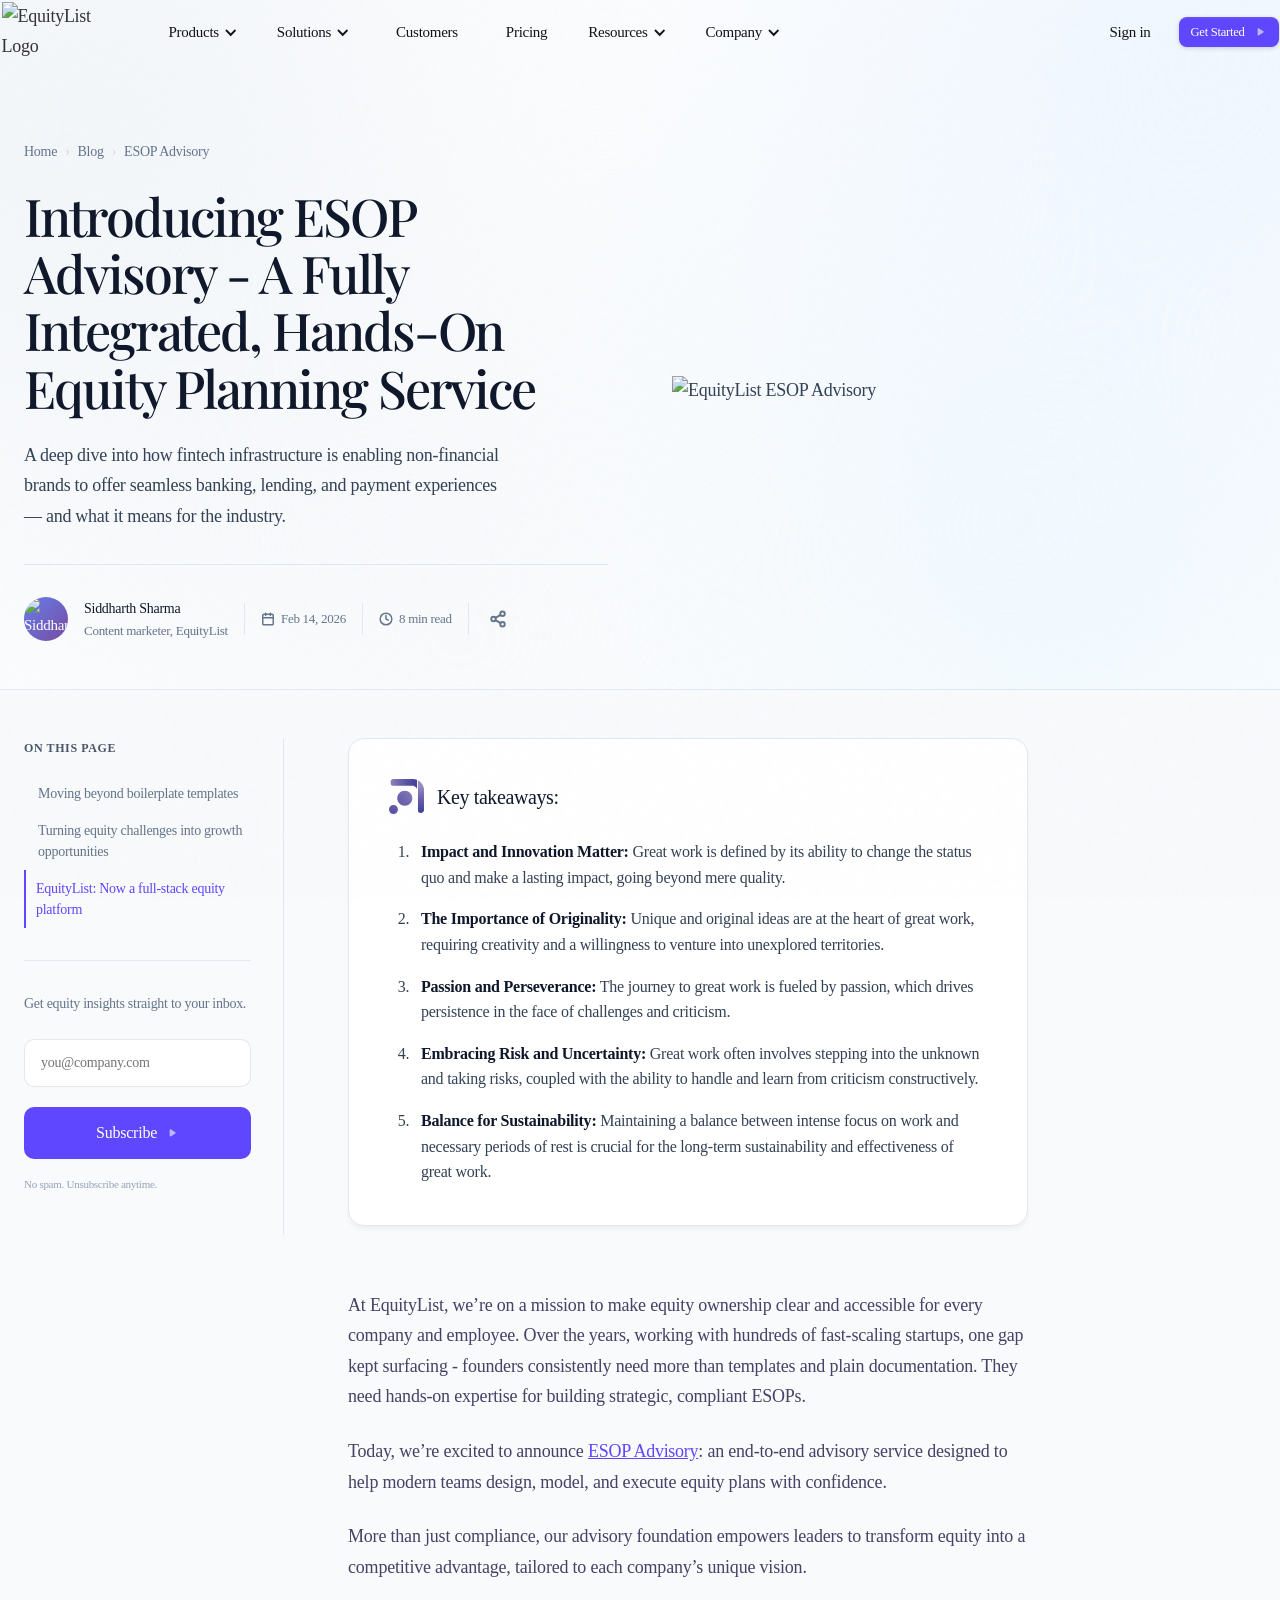
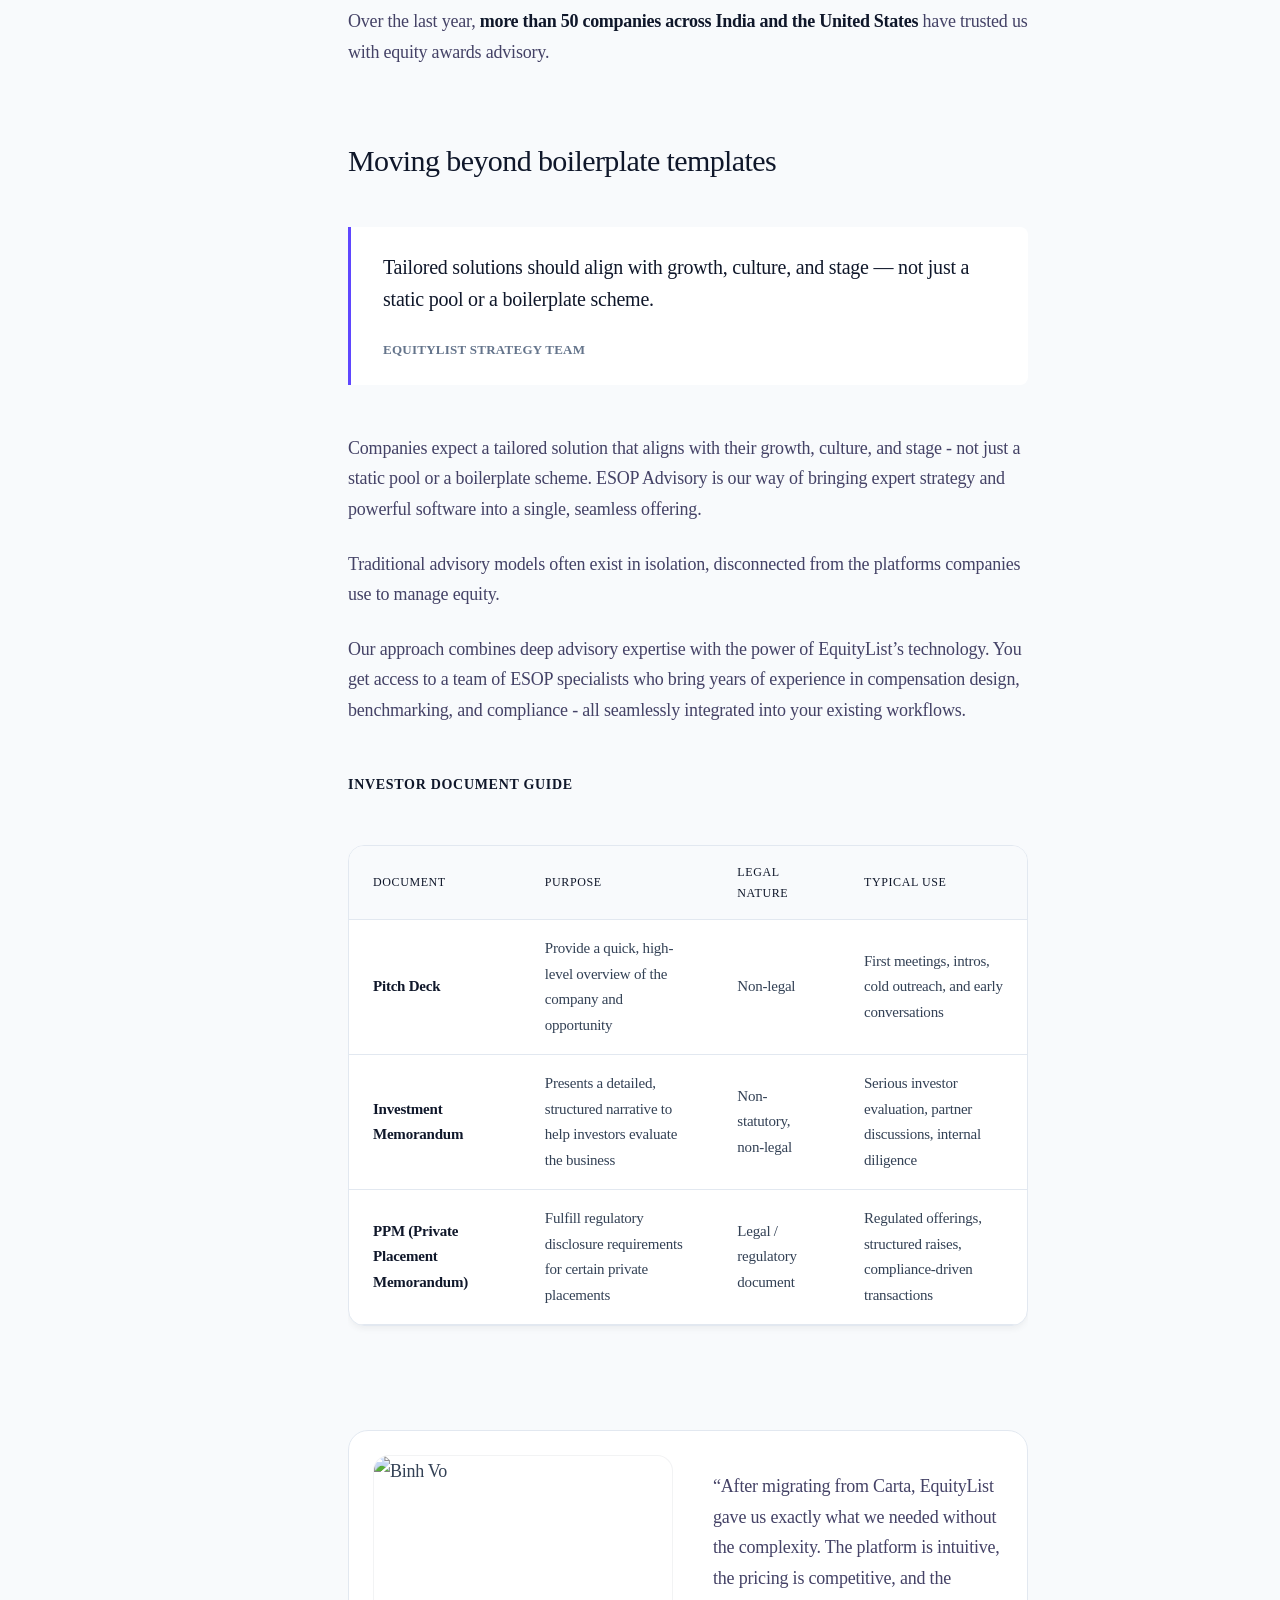
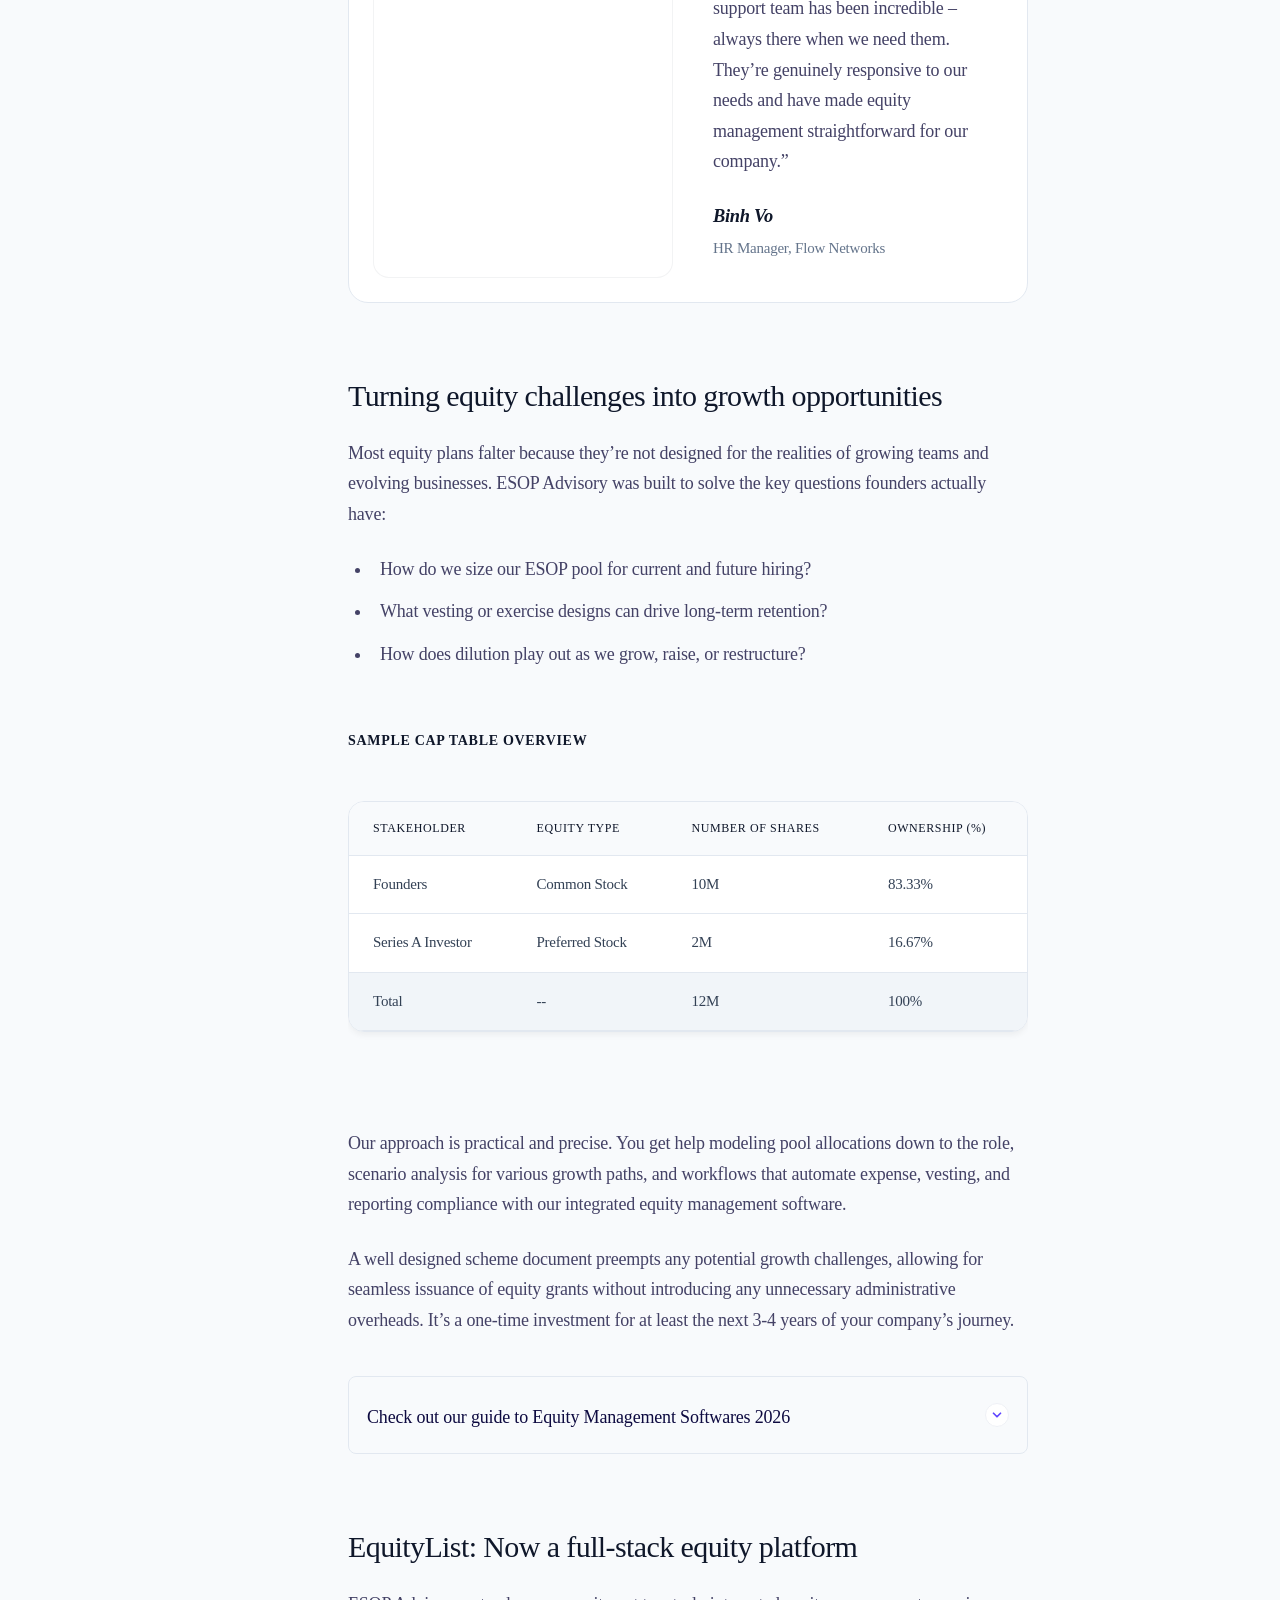
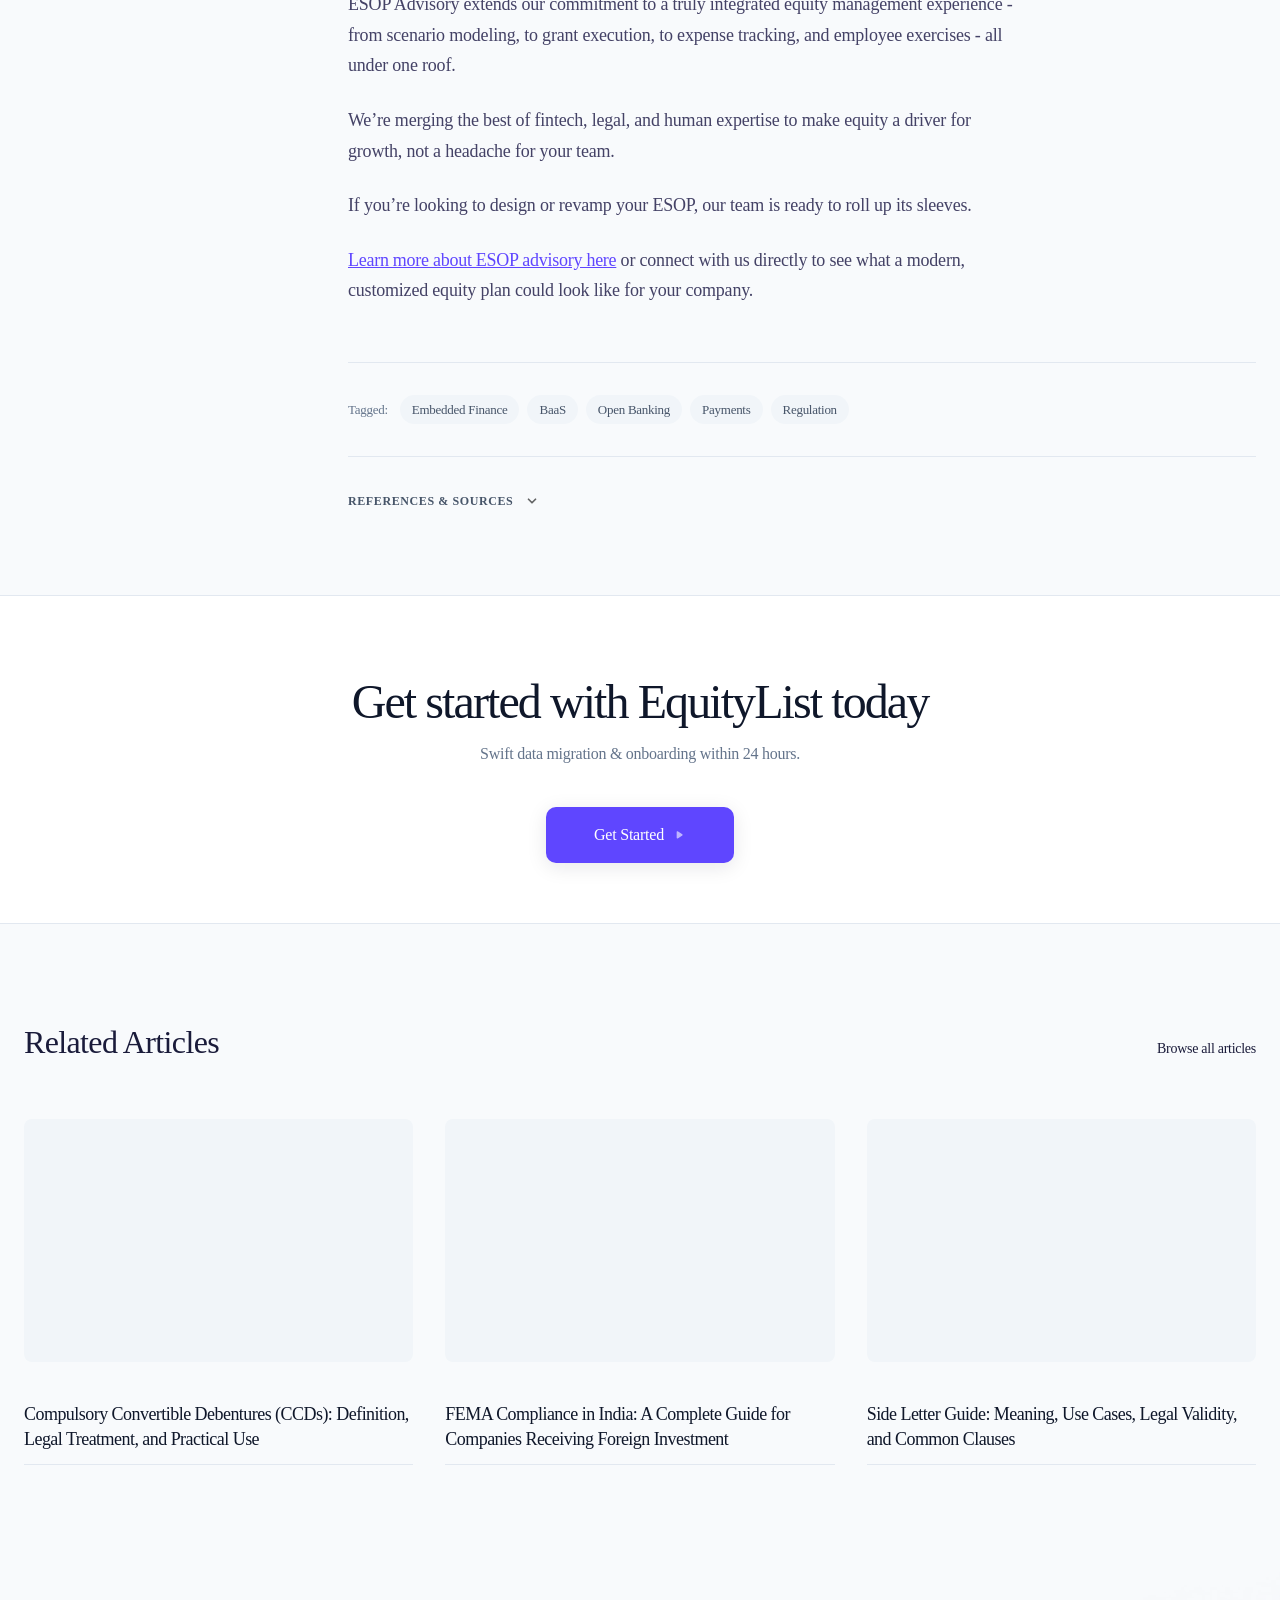
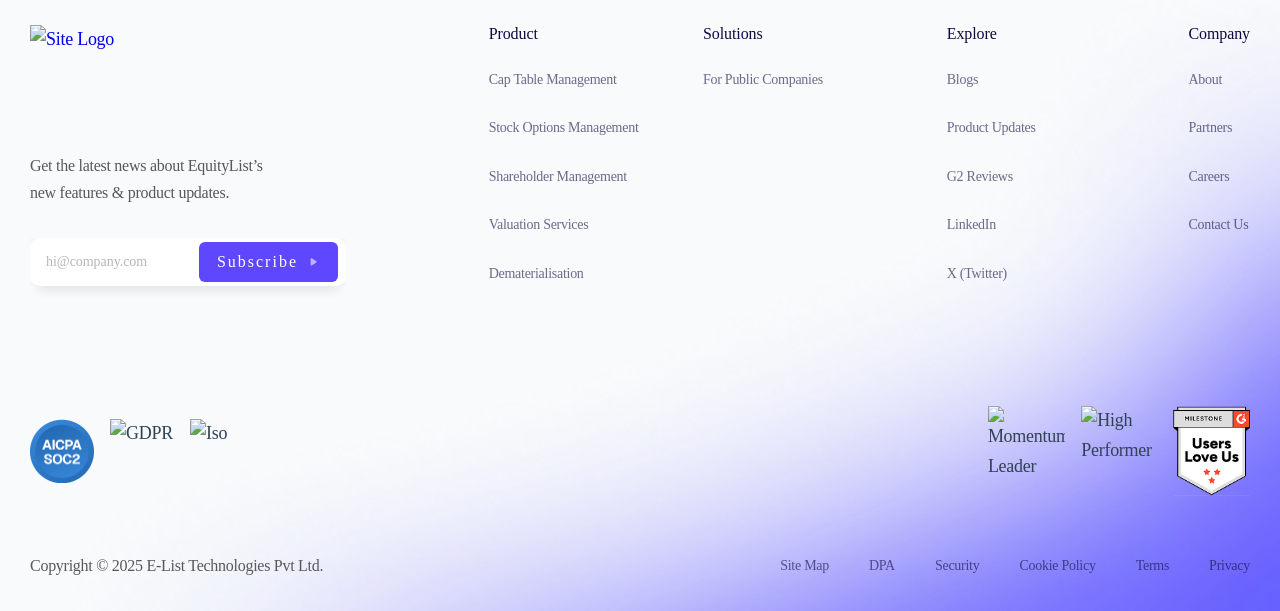
==== index.html @ 75e9d810 "Update index.html" ====
<!doctype html>
<html lang="en">
  <head>
    <meta charset="UTF-8" />
    <meta name="viewport" content="width=device-width, initial-scale=1.0" />
    <title>The Future of Embedded Finance — Meridian Insights</title>
    <link rel="preconnect" href="https://fonts.googleapis.com" />
    <link rel="preconnect" href="https://fonts.gstatic.com" crossorigin />
    <link
      href="https://fonts.googleapis.com/css2?family=Playfair+Display:ital,wght@0,400..900;1,400..900&display=swap"
      rel="stylesheet"
    />
    <link rel="stylesheet" href="css/normalize.css" />
    <link rel="stylesheet" href="css/webflow.css" />
    <link
      rel="stylesheet"
      href="css/vigneshs-fabulous-site-e7767e.webflow.css"
    />
    <style>
      @import url("https://cdn.jsdelivr.net/npm/@fontsource/zalando-sans/index.css");
    </style>
    <style>
      :root {
        --color-primary: #0f172a;
        --color-secondary: #1e293b;
        --color-body: #334155;
        --color-muted: #475569;
        --color-subtle: #64748b;
        --color-lighter: #94a3b8;
        --color-border: #e2e8f0;
        --color-bg-light: #f1f5f9;
        --color-bg-lighter: #ffffff;
        --color-surface: #ffffff;
        --color-accent: #5f46ff;
        --color-accent-hover: #1d4ed8;
        --font-sans: "Zalando Sans";
        --font-heading: "Playfair Display";
        --font-mono: "Zalando Sans";

        /* Fluid Typography & Spacing Scale (8px Grid) */
        --font-size-base: clamp(16px, 1vw + 12px, 18px);
        --font-size-lg: clamp(18px, 1.25vw + 14px, 22px);
        --font-size-h1: clamp(34px, 5vw + 16px, 52px);
        --font-size-h2: clamp(28px, 3vw + 14px, 42px);
        --font-size-h3: clamp(22px, 2vw + 12px, 28px);

        --space-1: 8px;
        --space-2: 16px;
        --space-3: 24px;
        --space-4: 32px;
        --space-6: 48px;
        --space-10: 80px;

        --toc-width: 260px;
        --container-max: 1280px;
        --col-gap: 64px;
        --radius-sm: 10px;
        --radius-md: 16px;
        --radius-lg: 32px;
        --shadow-subtle: 0 4px 20px -5px rgba(15, 23, 42, 0.05);
        --shadow-elite: 0 30px 60px -12px rgba(15, 23, 42, 0.12);
        --transition: 0s;
        --glass-bg: #fff;
        --glass-border: #e2e8f0;

        --syntax-bg: #0f172a;
        --syntax-text: #e2e8f0;
        --syntax-keyword: #7dd3fc;
        --syntax-string: #6ee7b7;
        --syntax-comment: #64748b;
        --syntax-fn: #fbbf24;
      }

      .animate-reveal {
        opacity: 1;
      }
      *,
      *::before,
      *::after {
        box-sizing: border-box;
        margin: 0;
        padding: 0;
      }
      html {
        scroll-behavior: smooth;
      }
      body {
        font-family: var(--font-sans);
        font-size: var(--font-size-base);
        line-height: 1.65;
        letter-spacing: -0.011em;
        background: #f8fafc;
        color: var(--color-body);
        font-weight: 400;
        -webkit-font-smoothing: antialiased;
      }

      /* Universal font reset - strictly two fonts */
      *,
      *::before,
      *::after {
        font-family: inherit;
      }

      body,
      .w-page,
      .meridian-rich-text,
      .rich-text,
      .w-richtext,
      .w-richtext *,
      input,
      button,
      textarea,
      select,
      code,
      pre {
        font-family: var(--font-sans) !important;
        letter-spacing: -0.015em;
        font-weight: 400;
      }

      h1, h1 * {
        font-family: var(--font-heading) !important;
        letter-spacing: -0.03em;
        font-weight: 500 !important;
        line-height: 1.15;
      }

      h2, h3, h4, h5, h6,
      h2 *, h3 *, h4 *, h5 *, h6 * {
        font-family: var(--font-sans) !important;
        letter-spacing: -0.03em;
        font-weight: 500 !important;
        line-height: 1.15;
      }
      body::after {
        content: "";
        position: fixed;
        inset: 0;
        background: url("data:image/svg+xml,%3Csvg viewBox='0 0 200 200' xmlns='http://www.w3.org/2000/svg'%3E%3Cfilter id='noise'%3E%3CfeTurbulence type='fractalNoise' baseFrequency='0.65' numOctaves='3' stitchTiles='stitch'/%3E%3C/filter%3E%3Crect width='100%25' height='100%25' filter='url(%23noise)'/%3E%3C/svg%3E");
        opacity: 0.02;
        pointer-events: none;
        z-index: 9999;
      }

      #progress-bar {
        position: fixed;
        top: 60px;
        left: 0;
        height: 3px;
        width: 0%;
        background: linear-gradient(to right, var(--color-accent), #60a5fa);
        z-index: 9999;
        transition: width 0.2s cubic-bezier(0.16, 1, 0.3, 1);
        box-shadow: 0 0 10px rgba(37, 99, 235, 0.3);
        pointer-events: none;
      }

      /* Nav Glassmorphism */
      .site-nav {
        position: fixed;
        top: 0;
        left: 0;
        right: 0;
        z-index: 1000;
        background: transparent;
        border: none;
        transition: var(--transition);
        padding: 0;
      }
      .site-nav.scrolled {
        background: var(--glass-bg);
        backdrop-filter: blur(20px) saturate(180%);
        -webkit-backdrop-filter: blur(20px) saturate(180%);
        border-bottom: 1px solid var(--glass-border);
        box-shadow: var(--shadow-subtle);
        padding: 0;
      }
      .nav-inner {
        max-width: var(--container-max);
        margin: 0 auto;
        padding: 0 24px;
        height: 60px;
        display: flex;
        align-items: center;
        justify-content: space-between;
      }
      .nav-logo {
        font-size: 18px;
        font-weight: 500;
        color: var(--color-primary);
        text-decoration: none;
        letter-spacing: -0.03em;
        display: flex;
        align-items: center;
        gap: 8px;
      }
      .nav-logo-mark {
        width: 28px;
        height: 28px;
        background: var(--color-accent);
        border-radius: 6px;
        display: flex;
        align-items: center;
        justify-content: center;
        color: white;
        font-size: 14px;
        font-weight: 500;
      }
      .nav-links {
        display: flex;
        align-items: center;
        gap: 32px;
        list-style: none;
      }
      .nav-links a {
        font-size: 14px;
        color: var(--color-muted);
        text-decoration: none;
        font-weight: 500;
        transition: var(--transition);
      }
      .nav-links a:hover {
        color: var(--color-primary);
      }
      .nav-cta {
        padding: 8px 18px !important;
        background: var(--color-primary);
        color: white !important;
        border-radius: var(--radius-sm);
        font-weight: 500 !important;
      }
      .nav-cta:hover {
        background: var(--color-secondary) !important;
        color: white !important;
      }

      /* Premium Mesh Hero */
      .hero {
        padding: 140px 0 48px;
        background: white;
        position: relative;
        /* Removed overflow: hidden to allow dropdowns */
        border-bottom: 1px solid var(--color-border);
      }
      .hero-bg {
        position: absolute;
        inset: 0;
        overflow: hidden;
        z-index: 0;
        pointer-events: none;
      }
      .hero-bg::before {
        content: "";
        position: absolute;
        width: 150%;
        height: 150%;
        top: -25%;
        left: -25%;
        background: 
          radial-gradient(circle at 20% 30%, #f1f5f9 0%, transparent 40%),
          radial-gradient(circle at 80% 20%, #eff6ff 0%, transparent 40%),
          radial-gradient(circle at 40% 80%, #f8fafc 0%, transparent 40%),
          radial-gradient(circle at 70% 70%, #f0f9ff 0%, transparent 40%);
        filter: blur(80px);
        animation: meshFloat 25s ease-in-out infinite alternate;
      }
      @keyframes meshFloat {
        0% { transform: translate(0, 0) rotate(0deg); }
        50% { transform: translate(5%, 2%) rotate(2deg); }
        100% { transform: translate(-2%, 5%) rotate(-1deg); }
      }
      .hero > .container {
        position: relative;
        z-index: 1;
      }
      .container {
        max-width: var(--container-max);
        margin: 0 auto;
        padding: 0 24px;
      }
      .hero-inner {
        display: grid;
        grid-template-columns: 1fr 1fr;
        gap: 64px;
        align-items: center;
      }
      .breadcrumb {
        display: flex;
        align-items: center;
        gap: 8px;
        font-size: 14px;
        color: var(--color-subtle);
        margin-bottom: 24px;
      }
      .breadcrumb a {
        color: var(--color-subtle);
        text-decoration: none;
        transition: var(--transition);
      }
      .breadcrumb a:hover {
        color: var(--color-primary);
      }
      .category-tag {
        display: inline-flex;
        padding: 4px 12px;
        background: #eff6ff;
        color: var(--color-accent);
        border-radius: 100px;
        font-size: 12px;
        font-weight: 500;
        letter-spacing: 0.02em;
        margin-bottom: 16px;
      }
      .hero h1 {
        font-size: var(--font-size-h1);
        font-weight: 500;
        line-height: 1.1;
        letter-spacing: -0.04em;
        color: var(--color-primary);
        margin-bottom: var(--space-3);
      }
      .featured-badge {
        display: inline-flex;
        align-items: center;
        gap: 6px;
        padding: 6px 14px;
        background: white;
        border: 1px solid var(--color-border);
        border-radius: 100px;
        font-size: 12px;
        font-weight: 500;
        color: var(--color-accent);
        margin-bottom: 20px;
        box-shadow: 0 2px 4px rgba(0, 0, 0, 0.02);
      }
      .hero-desc {
        font-size: 18px;
        line-height: 1.7;
        color: var(--color-body);
        max-width: 480px;
        margin-bottom: 32px;
      }
      .author-meta {
        display: flex;
        align-items: center;
        gap: 16px;
        border-top: 1px solid var(--color-border);
        padding-top: 32px;
      }
      .author-avatar {
        width: 44px;
        height: 44px;
        border-radius: 50%;
        background: linear-gradient(135deg, #667eea, #764ba2);
        display: flex;
        align-items: center;
        justify-content: center;
        color: white;
        font-weight: 500;
        font-size: 15px;
        flex-shrink: 0;
        overflow: hidden;
      }
      .author-avatar img {
        width: 100%;
        height: 100%;
        object-fit: cover;
      }
      .author-name {
        font-size: 14px;
        font-weight: 500;
        color: var(--color-primary);
      }
      .author-role {
        font-size: 13px;
        color: var(--color-subtle);
      }
      .meta-divider {
        width: 1px;
        height: 32px;
        background: var(--color-border);
        flex-shrink: 0;
      }
      .meta-item {
        display: flex;
        align-items: center;
        gap: 6px;
        font-size: 13px;
        color: var(--color-subtle);
        white-space: nowrap;
      }
      .author-share {
        position: relative;
        display: inline-block;
      }
      .author-share-trigger {
        background: none;
        border: none;
        color: #64748b;
        cursor: pointer;
        padding: 4px;
        display: flex;
        align-items: center;
        justify-content: center;
        transition: all 0.2s ease;
        border-radius: 4px;
      }
      .author-share-trigger:hover {
        color: #0f172a;
        background: rgba(0,0,0,0.05);
      }
      .author-share-trigger svg {
        width: 18px;
        height: 18px;
      }
      .author-share-menu {
        position: absolute;
        top: calc(100% + 12px);
        left: 50%;
        transform: translateX(-50%) translateY(10px);
        background: white;
        border-radius: 12px;
        box-shadow: 0 10px 25px -5px rgba(0,0,0,0.1), 0 8px 10px -6px rgba(0,0,0,0.1);
        padding: 6px;
        display: flex;
        flex-direction: row;
        gap: 4px;
        z-index: 1000;
        opacity: 0;
        visibility: hidden;
        transition: all 0.3s cubic-bezier(0.16, 1, 0.3, 1);
        border: 1px solid rgba(0,0,0,0.05);
      }
      .author-share-menu.show {
        opacity: 1;
        visibility: visible;
        transform: translateX(-50%) translateY(0);
      }
      .author-dropdown-item {
        display: flex;
        align-items: center;
        justify-content: center;
        width: 36px;
        height: 36px;
        color: #64748b;
        text-decoration: none;
        border-radius: 8px;
        transition: all 0.2s ease;
      }
      .author-dropdown-item svg {
        width: 18px;
        height: 18px;
        stroke-width: 2.2;
      }
      .author-dropdown-item:hover {
        background: #f1f5f9;
        color: var(--color-primary);
        transform: translateY(-1px);
      }
      #reading-time-meta {
        transition: opacity 0.3s ease;
      }

      /* Hero visual */
      .hero-image {
        overflow: hidden;
        position: relative;
      }
      .hero-image img {
        width: 100%;
        height: auto;
        display: block;
      }
      .hero-image-inner {
        position: absolute;
        inset: 0;
        z-index: 2;
      }
      .hero-chart {
        width: 100%;
        display: flex;
        align-items: flex-end;
        gap: 8px;
        height: 110px;
      }
      .hero-bar {
        flex: 1;
        border-radius: 4px 4px 0 0;
        opacity: 0.75;
        animation: barGrow 1s ease forwards;
        transform-origin: bottom;
      }
      @keyframes barGrow {
        from {
          transform: scaleY(0);
        }
        to {
          transform: scaleY(1);
        }
      }
      .hero-chart-label {
        color: rgba(255, 255, 255, 0.45);
        font-size: 11px;
        letter-spacing: 0.05em;
        text-transform: uppercase;
        text-align: center;
      }
      .hero-stat {
        color: white;
        font-size: 13px;
        text-align: center;
        background: rgba(255, 255, 255, 0.1);
        padding: 8px 16px;
        border-radius: 8px;
      }
      .hero-stat strong {
        display: block;
        font-size: 24px;
        font-weight: 500;
        letter-spacing: -0.02em;
      }

      /* 2-Column Layout */
      .article-layout {
        max-width: var(--container-max);
        margin: 0 auto;
        padding: var(--space-6) var(--space-3);
        display: grid;
        grid-template-columns: var(--toc-width) 1fr;
        gap: var(--col-gap);
        align-items: start;
      }

      /* Sidebar sticky wrapper */
      .sidebar {
        position: -webkit-sticky;
        position: sticky;
        top: 90px;
        align-self: start;
        border-right: 1px solid var(--color-border);
        padding-right: 32px;
        /* Stabilize rendering */
        transform: translateZ(0);
        backface-visibility: hidden;
      }
      .sidebar::-webkit-scrollbar {
        display: none;
      }

      /* TOC */
      .toc {
        position: static;
        border-right: none;
        padding-right: 0;
        max-height: none;
        overflow: visible;
      }
      .toc-label {
        font-size: 12px;
        text-transform: uppercase;
        letter-spacing: 0.05em;
        color: var(--color-muted);
        margin-bottom: 16px;
        font-weight: 700;
      }
      .share-section {
        margin-top: 32px;
        border-top: 1px solid var(--color-border);
        padding-top: 32px;
      }
      .share-icons {
        display: flex;
        gap: 16px;
        margin-top: 12px;
      }
      .share-icon-link {
        color: var(--color-muted);
        transition: all 0.3s ease;
        display: flex;
        align-items: center;
        justify-content: center;
      }
      .share-icon-link:hover {
        color: var(--color-primary);
        transform: translateY(-2px);
      }
      .share-icon-link svg {
        width: 22px;
        height: 22px;
        fill: currentColor;
      }
      .toc-list {
        list-style: none;
        padding-left: 0px;
        margin-top: 0px;
        margin-bottom: 32px;
      }
      .toc-link {
        display: block;
        font-size: 14px;
        line-height: 1.5;
        color: var(--color-primary);
        text-decoration: none;
        padding: 8px 0 8px 12px;
        border-left: 2px solid transparent;
        font-weight: 500;
        transition: var(--transition);
      }
      .toc-link:hover {
        color: var(--color-body);
      }
      .toc-link.active {
        color: var(--color-accent) !important;
        border-left-color: var(--color-accent);
      }

      /* Rich text */
      .article-content {
        min-width: 0;
        /* Isolate reflows inside the article area */
        contain: layout;
      }
      .rich-text {
        font-size: 18px;
        line-height: 1.7;
        color: var(--color-body);
        max-width: 680px;
        margin-left: 0;
      }
      .rich-text .lead {
        font-size: var(--font-size-lg);
        line-height: 1.5;
        color: var(--color-primary);
        margin-bottom: var(--space-6);
        font-weight: 500;
        position: relative;
      }
      .rich-text .lead::first-letter {
        float: left;
        font-size: 4.2em;
        line-height: 0.8;
        padding-top: 4px;
        padding-right: 12px;
        font-weight: 500;
        color: var(--color-accent);
        font-family: var(--font-sans);
      }
      .rich-text p {
        margin-bottom: var(--space-3);
      }
      .rich-text h2 {
        font-size: 30px;
        font-weight: 500;
        line-height: 1.2;
        letter-spacing: -0.02em;
        color: var(--color-primary);
        margin-top: 2.5em;
        margin-bottom: 0.8em;
        scroll-margin-top: 100px;
      }
      .rich-text h3 {
        font-size: 22px;
        font-weight: 500;
        line-height: 1.3;
        letter-spacing: -0.01em;
        color: var(--color-primary);
        margin-top: 1.8em;
        margin-bottom: 0.6em;
      }
      .rich-text strong, 
      .w-richtext strong {
        font-weight: 600 !important;
        color: var(--color-primary);
      }
      .rich-text em {
        font-style: italic;
      }
      .rich-text a {
        color: var(--color-accent);
        text-decoration: none;
        background-image: linear-gradient(
          var(--color-accent),
          var(--color-accent)
        );
        background-repeat: no-repeat;
        background-size: 0% 2px;
        background-position: 0% 100%;
        transition: background-size 0.3s cubic-bezier(0.4, 0, 0.2, 1);
        font-weight: 500;
      }
      .rich-text a:hover {
        background-size: 100% 2px;
        opacity: 1;
      }
      .rich-text ul,
      .rich-text ol,
      .w-richtext ul,
      .w-richtext ol {
        padding-left: 1.5rem !important;
        margin-bottom: 1.5rem;
        list-style-position: outside !important;
      }
      .rich-text li,
      .w-richtext li {
        margin-bottom: 0.75rem;
        padding-left: 0.5rem;
      }
      .rich-text blockquote,
      .w-richtext blockquote {
        border-left: 3px solid var(--color-accent);
        padding: 1.5rem 2rem;
        margin: 3rem 0;
        background: #fff;
        border-radius: 0 8px 8px 0;
        position: relative;
      }
      .rich-text blockquote p,
      .w-richtext blockquote p {
        font-family: var(--font-sans) !important;
        font-size: 1.25rem;
        line-height: 1.6;
        font-weight: 500;
        color: var(--color-primary);
        font-style: normal;
        margin-bottom: 0;
      }
      .rich-text blockquote cite,
      .w-richtext blockquote cite {
        display: block;
        margin-top: 1rem;
        font-family: var(--font-sans);
        font-size: 13px;
        font-style: normal;
        font-weight: 600;
        color: var(--color-subtle);
        letter-spacing: 0.02em;
        text-transform: uppercase;
      }
      .rich-text code {
        font-size: 0.85em;
        background: var(--color-bg-light);
        color: var(--color-accent);
        padding: 0.2em 0.4em;
        border-radius: 6px;
        font-weight: 500;
      }
      .rich-text pre {
        background: var(--syntax-bg);
        color: var(--syntax-text);
        padding: 24px;
        border-radius: var(--radius-md);
        overflow-x: auto;
        margin: 2.5em 0;
        position: relative;
        box-shadow: 0 10px 30px -10px rgba(0, 0, 0, 0.3);
        border: 1px solid rgba(255, 255, 255, 0.05);
      }
      .rich-text pre code {
        background: none;
        color: inherit;
        padding: 0;
        font-size: 14px;
        line-height: 1.6;
      }
      /* Syntax highlighting */
      .token.keyword {
        color: var(--syntax-keyword);
      }
      .token.string {
        color: var(--syntax-string);
      }
      .token.comment {
        color: var(--syntax-comment);
      }
      .token.function {
        color: var(--syntax-fn);
      }
      .token.operator {
        color: #f472b6;
      }
      .token.boolean {
        color: #fb923c;
      }
      .copy-btn {
        position: absolute;
        top: 12px;
        right: 12px;
        padding: 4px 10px;
        background: rgba(255, 255, 255, 0.1);
        color: rgba(255, 255, 255, 0.7);
        border: none;
        border-radius: 4px;
        font-size: 12px;
        cursor: pointer;
        opacity: 0;
        transition: var(--transition);
      }
      .rich-text pre:hover .copy-btn {
        opacity: 1;
      }
      .table-container {
        width: 100%;
        overflow-x: auto;
        margin: var(--space-6) 0;
        -webkit-overflow-scrolling: touch;
      }
      .rich-text table,
      .w-richtext table {
        width: 100%;
        border-collapse: separate;
        border-spacing: 0;
        margin: var(--space-6) 0;
        font-size: 15px;
        background: white;
        border-radius: var(--radius-md);
        overflow: hidden;
        border: 1px solid var(--color-border);
        box-shadow: 0 4px 6px -1px rgba(0, 0, 0, 0.05);
      }
      .rich-text th,
      .w-richtext th {
        background: #f8fafc;
        text-align: left;
        padding: var(--space-2) var(--space-3);
        font-weight: 500;
        color: var(--color-primary);
        border-bottom: 1px solid var(--color-border);
        font-size: 12px;
        text-transform: uppercase;
        letter-spacing: 0.05em;
      }
      .rich-text td,
      .w-richtext td {
        padding: var(--space-2) var(--space-3);
        border-bottom: 1px solid var(--color-border);
        color: var(--color-body);
      }

      .rt-cta-benefit-item {
        display: flex;
        align-items: center;
        gap: 8px;
        font-size: 14px;
        color: var(--color-muted);
        font-weight: 500;
      }

      /* Refined Card-Style CTA (Reference Match) */
      .rt-cta-box {
        background: transparent;
        border: 1px solid var(--color-border);
        border-radius: 8px;
        padding: 14px 18px;
        margin: 2.5rem 0;
        font-family: var(--font-sans) !important;
      }
      .rt-cta-header {
        display: flex;
        align-items: center;
        justify-content: space-between;
        cursor: pointer;
        user-select: none;
      }
      .rt-cta-title h4{
        font-size: 18px !important;
      }
      .rt-cta-title {
        font-size: 18px !important;
        font-weight: 500;
        color: #0d0a40;
        margin: 0;
        letter-spacing: -0.01em;
      }
      .rt-cta-trigger {
        width: 24px;
        height: 24px;
        border-radius: 50%;
        border: 1px solid #eef0f5;
        background: #ffffff;
        display: flex;
        align-items: center;
        justify-content: center;
        color: #5f46ff;
        transition: all 0.2s ease;
      }
      .rt-cta-box.is-open .rt-cta-trigger {
        background: #5f46ff;
        color: #ffffff;
        border-color: #5f46ff;
      }
      .rt-cta-trigger svg {
        transition: transform 0.2s ease;
      }
      .rt-cta-box.is-open .rt-cta-trigger svg {
        transform: rotate(180deg);
      }
      .rt-cta-content {
        height: 0;
        overflow: hidden;
        opacity: 0;
        transition: 0s;
      }
      .rt-cta-box.is-open .rt-cta-content {
        height: auto;
        opacity: 1;
        margin-top: 16px;
        padding-top: 16px;
        border-top: 1px solid #f1f5f9;
        transition: opacity 0.3s ease;
      }
      .rt-cta-description {
        font-size: 15px;
        line-height: 1.5;
        color: #64748b;
        margin-bottom: 16px;
        max-width: 600px;
      }
      .rt-cta-button {
        display: inline-block;
        background: #5f46ff !important;
        color: #ffffff !important;
        padding: 12px 24px !important;
        border-radius: 8px !important;
        text-decoration: none !important;
        font-size: 15px !important;
        font-weight: 500 !important;
        border: none !important;
        transition: background 0.2s ease !important;
      }
      .rt-cta-button:hover {
        background: #1d4ed8 !important;
      }
      
      /* Universal Button Icon Styles */
      .button-content-hero-section-8 {
        display: flex !important;
        align-items: center !important;
        justify-content: center !important;
        gap: 8px !important;
        width: 100%;
      }
      .button-icon-hero-section {
        display: flex !important;
        align-items: center !important;
        justify-content: center !important;
      }
      .button-icon-normal.normal {
        width: 14px;
        height: 14px;
        flex-shrink: 0;
      }
      .button-text {
        margin: 0 !important;
        font-size: 16px !important;
        color: #ffffff !important;
      }
      .button-text.hero-btn-txt.nav-btn-text {
        color: #fff !important;
        font-size: 0.786875rem !important;
        line-height: 1.5rem !important;
      }
      @media (max-width: 580px) {
        .rt-cta-title { font-size: 18px; padding-right: 12px; }
      }

      /* High-Impact Full-Height Testimonial */
      .rt-testimonial {
        background: #ffffff;
        border: 1px solid var(--color-border);
        border-radius: 20px;
        padding: 1.5rem;
        margin: 3.5rem 0;
        display: flex;
        gap: 2.5rem;
        align-items: stretch;
        font-family: var(--font-sans) !important;
      }
      .rt-testimonial__image-wrapper {
        flex-shrink: 0;
        width: 300px; /* Wider impact */
        border-radius: 16px;
        overflow: hidden;
        background: #fff;
        border: 1px solid rgba(15, 23, 42, 0.05);
        display: flex;
      }
      .rt-testimonial__image-wrapper img {
        width: 100%;
        height: 100%;
        object-fit: cover;
      }
      .rt-testimonial__content {
        flex: 1;
        display: flex;
        flex-direction: column;
        justify-content: center;
        padding: 1rem 0;
      }
      .rt-testimonial__quote {
        font-size: 1.15rem;
        line-height: 1.6;
        color: var(--color-primary);
        font-weight: 500;
        margin-bottom: 2rem;
        letter-spacing: -0.01em;
      }
      .rt-testimonial__author {
        display: block;
        font-size: 1.15rem;
        font-weight: 700;
        color: var(--color-primary);
        margin-bottom: 4px;
      }
      .rt-testimonial__title {
        display: block;
        font-size: 15px;
        color: var(--color-subtle);
        font-weight: 500;
      }

      @media (max-width: 800px) {
        .rt-testimonial {
          flex-direction: column;
          align-items: center;
          text-align: center;
        }
        .rt-testimonial__image-wrapper {
          width: 100%;
          max-width: 400px;
          height: 300px;
        }
        .rt-testimonial__content {
          padding: 0;
        }
      }
      .rt-cta-button {
        display: inline-block;
        background: var(--color-accent) !important;
        color: #ffffff !important;
        padding: 12px 28px !important;
        border-radius: 8px !important;
        text-decoration: none !important;
        font-size: 15px !important;
        font-weight: 500 !important;
        border: 1px solid var(--color-accent) !important;
      }
      .rt-cta-button:hover {
        background: var(--color-accent-hover) !important;
        border-color: var(--color-accent-hover) !important;
        color: #ffffff !important;
        text-decoration: none !important;
      }
      .rich-text tr:hover td {
        background: #fcfdfe;
      }
      .rich-text tr:last-child td {
        border-bottom: none;
      }
      .rich-text hr {
        border: none;
        border-top: 1px solid var(--color-border);
        margin: 3em 0;
      }

      .stat-callout {
        display: grid;
        grid-template-columns: repeat(3, 1fr);
        gap: 16px;
        margin: 2em 0;
        padding: 24px;
        background: var(--color-bg-lighter);
        border-radius: var(--radius-md);
        border: 1px solid var(--color-border);
      }
      .stat-callout-item {
        text-align: center;
      }
      .stat-callout-value {
        font-size: 28px;
        font-weight: 500;
        color: var(--color-accent);
        letter-spacing: -0.03em;
        display: block;
      }
      .stat-callout-label {
        font-size: 13px;
        color: var(--color-subtle);
        margin-top: 4px;
      }

      /* Webflow Component Styling */
      .keytakeaways_component {
        display: flex !important;
        flex-direction: column;
        background: #ffffff;
        border-radius: 16px;
        padding: 40px;
        margin-bottom: 64px;
        border: 1px solid var(--color-border);
        box-shadow: 0 4px 6px -1px rgba(0, 0, 0, 0.05);
        gap: 0;
      }
      .keytakeaways_heading {
        display: flex;
        align-items: center;
        gap: 12px;
        margin-bottom: 24px;
        color: var(--color-primary);
      }
      .keytakeaways_heading svg {
        width: 36px;
        height: 36px;
        color: var(--color-accent);
      }
      .icon-1x1-small {
        width: auto !important;
        height: auto !important;
      }
      .keytakeaways_heading h2 {
        font-size: 20px;
        font-weight: 500;
        letter-spacing: -0.02em;
      }
      .keytakeaways_rich-text ol {
        padding-left: 20px;
        margin-bottom: 0;
      }
      .keytakeaways_rich-text li {
        margin-bottom: 16px;
        font-size: 16px;
        color: var(--color-body);
        line-height: 1.6;
      }
      .keytakeaways_rich-text li:last-child {
        margin-bottom: 0;
      }

      .newsletter-area-2 {
        background: var(--color-primary);
        color: white;
        border-radius: 24px;
        padding: 64px;
        text-align: left;
        margin: 64px 0;
      }

      .newsletter-content-wrapper-2 .cta-p {
        font-size: 18px;
        color: rgba(255, 255, 255, 0.7);
        margin-bottom: 32px;
      }
      .newsletter-field-2 {
        background: rgba(255, 255, 255, 0.1);
        border: 1px solid rgba(255, 255, 255, 0.2);
        border-radius: 12px;
        padding: 12px 20px;
        color: white;
        width: 300px;
        margin-right: 12px;
        font-size: 16px;
      }
      .newsletter-field-2::placeholder {
        color: rgba(255, 255, 255, 0.4);
      }
      .newsletter-form-button-2 {
        background: white;
        color: var(--color-primary);
        border: none;
        border-radius: 12px;
        padding: 12px 24px;
        font-weight: 500;
        cursor: pointer;
        transition: var(--transition);
      }
      .newsletter-form-button-2:hover {
        background: var(--color-bg-light);
        transform: translateY(-2px);
      }

      /* Mapping for Webflow classes to existing rich-text styles */
      .blog-post-content03_main-content,
      .text-rich-text.w-richtext {
        max-width: 680px;
        margin-left: 0;
        font-size: 18px;
        line-height: 1.7;
        color: var(--color-body);
        gap: 0px;
      }
      .text-rich-text.w-richtext h2 {
        font-size: 30px;
        font-weight: 500;
        line-height: 1.2;
        letter-spacing: -0.02em;
        color: var(--color-primary);
        margin-top: 2.5em;
        margin-bottom: 0.8em;
      }
      .text-rich-text.w-richtext h4 {
        color: #0d0a40;
        margin-top: 1rem;
        margin-bottom: 0.75rem;
        font-weight: 500;
        font-size: 1rem;
      }
      .text-rich-text.w-richtext p {
        margin-bottom: var(--space-3);
      }
      .text-rich-text.w-richtext ul,
      .text-rich-text.w-richtext ol {
        margin-bottom: var(--space-4);
        padding-left: 20px;
      }
      .text-rich-text.w-richtext li {
        margin-bottom: 12px;
      }
      .text-rich-text.w-richtext img {
        border-radius: 12px;
        margin-top: 0px !important;
        margin-bottom: 0px !important;
      }
      .text-rich-text.w-richtext a {
        color: var(--color-accent);
        text-decoration: underline;
        font-weight: 500;
      }

      .article-tags {
        display: flex;
        flex-wrap: wrap;
        gap: 8px;
        margin-top: 32px;
        padding-top: 32px;
        border-top: 1px solid var(--color-border);
        align-items: center;
      }
      .tag {
        padding: 4px 12px;
        background: var(--color-bg-light);
        border-radius: 100px;
        font-size: 13px;
        color: var(--color-muted);
        text-decoration: none;
        transition: var(--transition);
      }
      .tag:hover {
        background: var(--color-border);
        color: var(--color-primary);
      }

      /* Author & Sources */
      .author-box {
        margin-top: var(--space-10);
        padding: var(--space-6);
        background: white;
        border: 1px solid var(--color-border);
        border-radius: var(--radius-lg);
        display: flex;
        gap: var(--space-4);
        align-items: flex-start;
        box-shadow: 0 4px 6px -1px rgba(0, 0, 0, 0.05);
      }
      .author-box-avatar {
        width: 80px;
        height: 80px;
        border-radius: 50%;
        background: linear-gradient(135deg, #667eea, #764ba2);
        display: flex;
        align-items: center;
        justify-content: center;
        color: white;
        font-weight: 500;
        font-size: 24px;
        flex-shrink: 0;
      }
      .author-box-content h3 {
        font-size: 18px;
        font-weight: 500;
        color: var(--color-primary);
        margin-bottom: 8px;
        margin-top: 0 !important;
      }
      .author-box-content p {
        font-size: 15px;
        color: var(--color-subtle);
        line-height: 1.6;
        margin-bottom: 16px;
      }

      .sources-section {
        margin-top: 32px;
        padding-top: 32px;
        border-top: 1px solid var(--color-border);
      }
      .sources-section p {
        font-size: 12px;
        letter-spacing: 0.05em;
        color: var(--color-muted);
        margin-bottom: 2px;
        font-weight: 700;
        text-transform: uppercase;
        margin-top: 0 !important;
        cursor: pointer;
        display: flex !important;
        align-items: center;
        gap: 12px;
        user-select: none;
        line-height: 24px;
        height: 24px;
      }
      .sources-section p:hover {
        color: var(--color-accent);
      }
      .sources-section p::after {
        content: "";
        display: inline-block;
        width: 14px;
        height: 14px;
        background-image: url("data:image/svg+xml,%3Csvg xmlns='http://www.w3.org/2000/svg' viewBox='0 0 24 24' fill='none' stroke='currentColor' stroke-width='3' stroke-linecap='round' stroke-linejoin='round'%3E%3Cpolyline points='6 9 12 15 18 9'%3E%3C/polyline%3E%3C/svg%3E");
        background-repeat: no-repeat;
        background-position: center;
        background-size: contain;
        transition: transform 0.4s cubic-bezier(0.16, 1, 0.3, 1);
        opacity: 0.6;
      }
      .sources-section.is-open p::after {
        transform: rotate(-180deg);
        opacity: 1;
      }
      .sources-list {
        max-height: 0;
        overflow: hidden;
        opacity: 0;
        visibility: hidden;
        list-style: none;
        margin: 0;
        padding: 0;
        transition: all 0.4s cubic-bezier(0.16, 1, 0.3, 1);
      }
      .sources-section.is-open .sources-list {
        max-height: 300px;
        opacity: 1;
        visibility: visible;
        margin-top: 16px;
      }
      .sources-list li {
        font-size: 13px;
        color: var(--color-subtle);
        margin-bottom: 8px;
        display: flex;
        gap: 8px;
        align-items: baseline;
      }
      .sources-list li::before {
        content: "•";
        color: var(--color-lighter);
      }
      .sources-list a {
        color: var(--color-accent);
        text-decoration: none;
        transition: var(--transition);
      }
      .sources-list a:hover {
        opacity: 0.8;
      }

      /* Footnotes system */
      .footnote-ref {
        font-size: 0.75em;
        vertical-align: super;
        color: var(--color-accent);
        text-decoration: none;
        padding: 0 2px;
        font-weight: 500;
        cursor: pointer;
      }
      .footnote-preview {
        position: fixed;
        background: white;
        border: 1px solid var(--color-border);
        box-shadow:
          0 10px 25px -5px rgba(0, 0, 0, 0.1),
          0 8px 10px -6px rgba(0, 0, 0, 0.1);
        border-radius: 8px;
        padding: 12px 16px;
        font-size: 13px;
        color: var(--color-body);
        max-width: 280px;
        z-index: 2000;
        pointer-events: none;
        opacity: 0;
        transform: translateY(10px);
        transition:
          opacity 0.3s cubic-bezier(0.16, 1, 0.3, 1),
          transform 0.3s cubic-bezier(0.16, 1, 0.3, 1);
      }
      .footnote-preview.show {
        opacity: 1;
        transform: translateY(0);
      }
      .footnote-preview strong {
        display: block;
        color: var(--color-primary);
        margin-bottom: 4px;
        font-weight: 500;
      }

      .newsletter-mobile-only {
        display: none !important;
      }

      /* Sidebar Newsletter Refinement */
      .sidebar-newsletter {
        background: transparent !important;
        padding: 32px 0 !important;
        border-top: 1px solid var(--color-border) !important;
        border-bottom: none !important;
        border-left: none !important;
        border-right: none !important;
        box-shadow: none !important;
        text-align: left !important;
        position: relative;
        overflow: hidden;
      }
      .sidebar-newsletter h3 {
        font-size: 12px !important;
        text-transform: uppercase !important;
        letter-spacing: 0.05em !important;
        color: var(--color-muted) !important;
        margin-bottom: 16px !important;
        font-weight: 500 !important;
      }
      .newsletter-description {
        font-size: 14px;
        color: var(--color-subtle);
        line-height: 1.6;
        margin-bottom: 24px;
      }


      .sidebar-newsletter .newsletter-form {
        display: flex !important;
        flex-direction: column !important;
        gap: 12px !important;
      }
      .sidebar-newsletter .newsletter-form input {
        width: 100% !important;
        height: 48px !important;
        background: white !important;
        border: 1px solid rgba(15, 23, 42, 0.1) !important;
        border-radius: 10px !important;
        padding: 0 16px !important;
        font-size: 14px !important;
        transition: var(--transition) !important;
      }
      .sidebar-newsletter .newsletter-form input:focus {
        background: white !important;
        border-color: var(--color-accent) !important;
        box-shadow: 0 0 0 4px rgba(37, 99, 235, 0.08) !important;
        outline: none !important;
      }
      .sidebar-newsletter .newsletter-form button {
        width: 100%;
        height: 52px;
        background: #5f46ff;
        color: white;
        border: none;
        border-radius: var(--radius-sm);
        font-size: 15px;
        font-weight: 500;
        cursor: pointer;
        transition: var(--transition);
        margin-top: 8px;
      }
      .sidebar-newsletter .newsletter-form button:hover {
        background: var(--color-accent);
        transform: translateY(-2px);
        box-shadow: var(--shadow-subtle);
      }
      .newsletter-disclaimer {
        font-size: 11px;
        color: var(--color-lighter);
        margin-top: 16px;
      }

      /* Base Newsletter Section (if used elsewhere) */
      .newsletter-section {
        background: var(--color-bg-lighter);
        border-top: 1px solid var(--color-border);
        border-bottom: 1px solid var(--color-border);
        padding: 64px 24px;
        text-align: center;
      }

      /* Related */
      .related-section {
        max-width: var(--container-max);
        margin: 0 auto;
        padding: 80px 24px !important;
      }
      .section-header {
        display: flex;
        align-items: baseline;
        justify-content: space-between;
        margin-bottom: 48px;
      }
      .section-header h2 {
        font-size: 32px !important;
        font-weight: 500;
        color: #1a1b3a !important; /* Darker navy */
        letter-spacing: -0.02em;
      }
      .section-header a {
        font-size: 14px;
        color: #1a1b3a !important;
        text-decoration: none;
        font-weight: 400;
      }
      .related-grid {
        display: grid;
        grid-template-columns: repeat(3, 1fr);
        gap: 32px;
      }
      .related-card {
        text-decoration: none;
        display: flex;
        flex-direction: column;
      }
      .card-image {
        aspect-ratio: 16/10;
        background: #f1f5f9;
        border-radius: 8px;
        margin-bottom: 20px;
        display: flex;
        align-items: center;
        justify-content: center;
        overflow: hidden;
      }
      .card-image-inner {
        width: 100%;
        height: 100%;
        display: flex;
        align-items: center;
        justify-content: center;
        font-size: 48px;
      }
      .card-body {
        padding: 0;
      }
      .card-title {
        font-size: 18px;
        font-weight: 600;
        color: var(--color-primary);
        line-height: 1.4;
        margin-bottom: 12px;
      }
      .card-divider {
        height: 1px;
        background-color: var(--color-border);
        width: 100%;
        margin-top: 10px;
      }

      /* Floating Share Dropdown (Right Side) */
      .floating-share-wrapper {
        display: none !important; /* Hidden as requested */
        position: fixed;
        right: 40px;
        top: 50%;
        transform: translateY(-50%);
        z-index: 900;
        opacity: 0;
        visibility: hidden;
        transition: var(--transition);
      }
      .floating-share-wrapper.show {
        opacity: 1;
        visibility: visible;
      }
      @media (max-width: 1300px) {
        .floating-share-wrapper { right: 20px; }
      }
      @media (max-width: 1100px) {
        .floating-share-wrapper { display: none; }
      }

      .share-trigger-fab {
        width: 56px;
        height: 56px;
        background: #5f46ff;
        color: white;
        border: none;
        border-radius: 50%;
        display: flex;
        flex-direction: column;
        align-items: center;
        justify-content: center;
        cursor: pointer;
        transition: var(--transition);
        box-shadow: 0 12px 24px rgba(15, 23, 42, 0.2);
        position: relative;
        z-index: 2;
      }
      .share-trigger-fab:hover {
        transform: scale(1.05);
        background: var(--color-accent);
      }
      .share-trigger-fab span {
        font-size: 10px;
        font-weight: 700;
        text-transform: uppercase;
        letter-spacing: 0.05em;
        margin-top: 2px;
      }

      .floating-share-menu {
        position: absolute;
        bottom: calc(100% + 15px);
        right: 0;
        display: flex;
        flex-direction: column;
        gap: 12px;
        opacity: 0;
        visibility: hidden;
        transform: translateY(20px);
        transition: all 0.4s cubic-bezier(0.16, 1, 0.3, 1);
      }
      .floating-share-menu.open {
        opacity: 1;
        visibility: visible;
        transform: translateY(0);
      }

      .share-btn-round {
        width: 48px;
        height: 48px;
        background: var(--glass-bg);
        backdrop-filter: blur(12px);
        -webkit-backdrop-filter: blur(12px);
        border: 1px solid var(--glass-border);
        border-radius: 50%;
        display: flex;
        align-items: center;
        justify-content: center;
        color: var(--color-primary);
        cursor: pointer;
        transition: var(--transition);
        box-shadow: var(--shadow-subtle);
      }
      .share-btn-round:hover {
        background: white;
        color: var(--color-accent);
        transform: scale(1.1);
      }
      .share-btn-round svg {
        width: 18px;
        height: 18px;
        fill: currentColor;
      }
      .share-btn-round.copy-link svg {
        fill: none;
        stroke: currentColor;
        stroke-width: 2.5;
      }


      /* Mobile TOC */
      .toc-toggle {
        display: none;
        position: fixed;
        bottom: 24px;
        right: 24px;
        z-index: 200;
        width: 48px;
        height: 48px;
        background: var(--color-primary);
        color: white;
        border: none;
        border-radius: 50%;
        cursor: pointer;
        box-shadow: 0 8px 20px rgba(0, 0, 0, 0.15);
        align-items: center;
        justify-content: center;
        transition: var(--transition);
      }
      .back-to-top {
        position: fixed;
        bottom: 84px;
        right: 24px;
        z-index: 200;
        width: 48px;
        height: 48px;
        background: white;
        color: var(--color-primary);
        border: 1px solid var(--color-border);
        border-radius: 50%;
        cursor: pointer;
        box-shadow: 0 4px 12px rgba(0, 0, 0, 0.05);
        display: flex;
        align-items: center;
        justify-content: center;
        opacity: 0;
        visibility: hidden;
        transition: var(--transition);
      }
      .back-to-top.show {
        opacity: 1;
        visibility: visible;
      }
      .back-to-top:hover {
        transform: translateY(-4px);
        box-shadow: 0 8px 16px rgba(0, 0, 0, 0.1);
      }
      .toc-mobile-overlay {
        display: none;
        position: fixed;
        inset: 0;
        z-index: 150;
        background: rgba(0, 0, 0, 0.5);
      }
      .toc-mobile-overlay.open {
        display: block;
      }
      .toc-mobile-panel {
        position: absolute;
        bottom: 0;
        left: 0;
        right: 0;
        background: var(--color-surface);
        border-radius: var(--radius-lg) var(--radius-lg) 0 0;
        padding: 24px;
        max-height: 60vh;
        overflow-y: auto;
      }
      .toc-mobile-header {
        display: flex;
        align-items: center;
        justify-content: space-between;
        margin-bottom: 16px;
      }
      .toc-close {
        width: 32px;
        height: 32px;
        background: var(--color-bg-light);
        border: none;
        border-radius: 50%;
        cursor: pointer;
        display: flex;
        align-items: center;
        justify-content: center;
        color: var(--color-muted);
      }

      /* Responsive */
      @media (max-width: 1024px) {
        .article-layout {
          grid-template-columns: 1fr;
        }
        .toc {
          display: none;
        }
        .toc-toggle {
          display: flex;
        }
      }
      @media (max-width: 768px) {
        .hero-inner {
          grid-template-columns: 1fr;
          gap: 32px !important;
        }
        .hero-image {
          display: block !important;
          order: 2;
          margin-top: 24px;
        }
        .author-meta {
          flex-wrap: wrap !important;
          gap: 12px !important;
          padding-top: 24px !important;
        }
        .meta-divider {
          display: none !important;
        }
        .meta-item {
          white-space: normal !important;
        }
        .sidebar {
          position: static !important;
          max-height: none !important;
          border-right: none !important;
          padding-right: 0 !important;
        }
        .sidebar-newsletter {
          display: none !important;
        }
        .newsletter-mobile-only {
          display: block !important;
          margin: 48px 0 !important;
        }
        .newsletter-mobile-only .newsletter-section {
          background: transparent !important;
          padding: 40px 0 !important;
          border: none !important;
          box-shadow: none !important;
          text-align: left !important;
        }
        .newsletter-mobile-only h3 {
          font-size: 12px !important;
          text-transform: uppercase !important;
          letter-spacing: 0.05em !important;
          color: var(--color-muted) !important;
          margin-bottom: 16px !important;
          font-weight: 500 !important;
        }
        .related-grid {
          grid-template-columns: 1fr;
        }
        .footer-grid {
          grid-template-columns: 1fr 1fr;
          gap: 32px;
        }
        .newsletter-form {
          display: flex !important;
          flex-direction: column !important;
          height: auto !important;
          gap: 20px !important;
        }
        .newsletter-form input {
          width: 100% !important;
          height: 52px !important;
          border-radius: 12px !important;
          background: #f1f5f9 !important;
          border: 2px solid transparent !important;
          font-size: 15px !important;
          padding: 0 16px !important;
          transition: all 0.3s ease !important;
        }
        .newsletter-form input:focus {
          background: white !important;
          border-color: #5f46ff !important;
          box-shadow: 0 0 0 4px rgba(37, 99, 235, 0.1) !important;
          outline: none;
        }
        .newsletter-form button {
          width: 100% !important;
          height: auto !important;
          border-radius: 12px !important;
          background: linear-gradient(135deg, #5f46ff, #1d4ed8) !important;
          color: white !important;
          font-weight: 500 !important;
          font-size: 15px !important;
          margin-top: 4px !important;
          box-shadow: 0 10px 15px -3px rgba(37, 99, 235, 0.2) !important;
          border: none !important;
          padding: 0.5rem 1rem !important;
        }
        .font-toggle-wrapper {
          display: none !important;
        }
        .nav-links {
          display: none;
        }
        .stat-callout {
          grid-template-columns: 1fr;
        }
      }
      @media (max-width: 480px) {
        .footer-grid {
          grid-template-columns: 1fr;
        }
      }

      @media (max-width: 1024px) {
        .sidebar {
          display: none !important;
        }
        .article-layout {
          grid-template-columns: 1fr;
        }
      }
      /* Meridian CTA Section */
      .meridian-cta {
        background: var(--color-bg-lighter);
        border-top: 1px solid var(--color-border);
        border-bottom: 1px solid var(--color-border);
        padding: 60px 24px;
        text-align: center;
        width: 100%;
        margin: 0 0 0 0;
      }

      .meridian-cta__content {
        max-width: 800px;
        margin: 0 auto;
      }

      .meridian-cta__content h3 {
        font-size: 48px;
        font-weight: 500;
        color: var(--color-primary);
        letter-spacing: -0.04em;
        margin-bottom: 12px;
        line-height: 1.1;
      }

      .meridian-cta__content p {
        font-size: 16px;
        color: var(--color-subtle);
        margin-bottom: 40px;
        line-height: 1.6;
      }

      .meridian-cta__form {
        display: flex;
        justify-content: center;
        height: 56px;
      }

      .meridian-cta__button {
        padding: 0 48px;
        background: #5f46ff;
        color: white;
        border: none;
        border-radius: var(--radius-sm);
        font-size: 15px;
        font-weight: 500;
        cursor: pointer;
        white-space: nowrap;
        transition: var(--transition);
        box-shadow: 0 4px 20px rgba(15, 23, 42, 0.1);
        display: inline-flex;
        align-items: center;
        justify-content: center;
        height: 56px;
      }

      .meridian-cta__button:hover {
        background: var(--color-accent);
        transform: translateY(-4px) scale(1.02);
        box-shadow: 0 20px 40px -10px rgba(37, 99, 235, 0.25);
      }

      @media (max-width: 768px) {
        .meridian-cta {
          padding: 64px 24px;
        }
        .meridian-cta__form {
          height: auto;
        }
        .meridian-cta__button {
          width: 100%;
          height: 56px;
        }
      }
    </style>
  </head>
  <body>
    <div id="progress-bar"></div>

    <div
      id="main-navbar"
      data-collapse="medium"
      data-animation="default"
      data-duration="400"
      data-easing="ease"
      data-easing2="ease"
      role="banner"
      class="navigation navigation-main w-nav site-nav"
    >
      <div id="trust_management" class="navigation-container-4">
        <div class="navigation-left">
          <a href="https://www.equitylist.co/" class="brand w-nav-brand"
            ><img
              loading="lazy"
              src="https://cdn.prod.website-files.com/683f2ecc3fbd1323440ef63c/683f2fdea91e71c48e2d6e6f_Logo.webp"
              alt="EquityList Logo"
              class="global-logo"
          /></a>
          <nav role="navigation" class="nav-menu-9 w-nav-menu">
            <div data-delay="0" data-hover="true" class="dropdown-2 w-dropdown">
              <div class="dropdown-toggle-5 w-dropdown-toggle">
                <div class="chevron w-icon-dropdown-toggle"></div>
                <div class="text-block-40">Products</div>
              </div>
              <nav class="navigation-dropdown h w-dropdown-list">
                <div class="dropdown-pointer-2">
                  <div class="dropdown-wrapper-2">
                    <div class="div-block-264">
                      <div class="text-block-94">
                        automatE Equity operationS
                      </div>
                      <a
                        href="#"
                        class="dropdown-link-3 nav-link w-inline-block"
                      >
                        <div class="nav-content-wrap-4">
                          <div>
                            <div class="div-block-326">
                              <div class="dropdown-title colour-1">
                                Cap Table Management
                              </div>
                              <img
                                width="500"
                                loading="lazy"
                                alt="Right Arrow"
                                src="images/right-arrow.svg"
                                class="icon"
                              />
                            </div>
                            <div class="text-block-85">
                              Real-time ownership clarity.
                            </div>
                          </div>
                        </div>
                      </a>
                      <a
                        href="#"
                        class="dropdown-link-3 link-02 nav-link w-inline-block"
                      >
                        <div class="nav-content-wrap-4">
                          <div class="div-block-262">
                            <div class="div-block-326">
                              <div class="dropdown-title colour-2 nav-link">
                                ESOP Management
                              </div>
                              <img
                                loading="lazy"
                                src="images/right-arrow.svg"
                                alt="Right Arrow"
                                class="icon"
                              />
                            </div>
                            <div class="text-block-85">
                              Automate ESOPs with ease—grants to buybacks.
                            </div>
                          </div>
                        </div>
                      </a>
                      <a
                        href="#"
                        class="dropdown-link-3 link-03 nav-link w-inline-block"
                      >
                        <div class="nav-content-wrap-4">
                          <div>
                            <div class="div-block-326">
                              <div class="dropdown-title colour-4">
                                Shareholder Management
                              </div>
                              <img
                                loading="lazy"
                                src="images/right-arrow.svg"
                                alt="Right Arrow "
                                class="icon"
                              />
                            </div>
                            <div class="text-block-85">
                              Keep every stakeholder in sync.
                            </div>
                          </div>
                        </div>
                      </a>
                    </div>
                    <div>
                      <div class="text-block-94">ADD-ON SERVICES</div>
                      <a
                        href="#"
                        class="dropdown-link-3 link-04 nav-link w-inline-block"
                      >
                        <div class="nav-content-wrap-4">
                          <div>
                            <div class="div-block-326">
                              <div class="dropdown-title colour-4 nav-link">
                                409A Valuation<br />
                              </div>
                              <img
                                loading="lazy"
                                src="images/right-arrow.svg"
                                alt="Right Arrow "
                                class="icon"
                              />
                            </div>
                            <div class="text-block-85">
                              Audit-ready FMV for option grants.<br />
                            </div>
                          </div>
                        </div>
                      </a>
                      <a
                        href="#"
                        class="dropdown-link-3 link-04 nav-link w-inline-block"
                      >
                        <div class="nav-content-wrap-4">
                          <div>
                            <div class="div-block-326">
                              <div class="dropdown-title colour-4 nav-link">
                                ESOP Advisory
                              </div>
                              <img
                                loading="lazy"
                                src="images/right-arrow.svg"
                                alt="Right Arrow "
                                class="icon"
                              />
                            </div>
                            <div class="text-block-85">
                              Equity award plans designed for your team.
                            </div>
                          </div>
                        </div>
                      </a>
                      <a
                        href="#"
                        class="dropdown-link-3 link-04 nav-link w-inline-block"
                      >
                        <div class="nav-content-wrap-4">
                          <div>
                            <div class="div-block-326">
                              <div class="dropdown-title colour-4 nav-link">
                                Dematerialisation
                              </div>
                              <img
                                loading="lazy"
                                src="images/right-arrow.svg"
                                alt="Right Arrow "
                                class="icon"
                              />
                            </div>
                            <div class="text-block-85">
                              Digitize your shares, reduce paperwork.
                            </div>
                          </div>
                        </div>
                      </a>
                    </div>
                  </div>
                  <div class="pointer-3"></div>
                </div>
              </nav>
            </div>
            <div data-delay="0" data-hover="true" class="dropdown-2 w-dropdown">
              <div class="dropdown-toggle-5 w-dropdown-toggle">
                <div class="chevron w-icon-dropdown-toggle"></div>
                <div class="text-block-59">Solutions</div>
              </div>
              <nav class="navigation-dropdown dropdown-small w-dropdown-list">
                <div class="dropdown-pointer-2">
                  <div
                    class="dropdown-wrapper-2 navbar_solution nav-link dropdown-medium"
                  >
                    <div>
                      <div class="text-block-86">By Stage</div>
                      <a
                        href="#"
                        class="dropdown-link-3 nav-link w-inline-block"
                      >
                        <div class="nav-content-wrap-4">
                          <div class="div-block-327">
                            <div class="div-block-326">
                              <div class="dropdown-title colour-1">
                                For Public Companies<br />
                              </div>
                              <img
                                loading="lazy"
                                src="images/right-arrow.svg"
                                alt="Right Arrow "
                                class="icon"
                              />
                            </div>
                            <div class="text-block-85">
                              Payment &amp; Trust workflows for listed
                              companies.<br />
                            </div>
                          </div>
                        </div>
                      </a>
                      <a
                        href="#"
                        class="dropdown-link-3 nav-link w-inline-block"
                      >
                        <div class="nav-content-wrap-4">
                          <div>
                            <div class="div-block-326">
                              <div class="dropdown-title colour-1">
                                For Private Companies<br />
                              </div>
                              <img
                                loading="lazy"
                                src="images/right-arrow.svg"
                                alt="Right Arrow "
                                class="icon"
                              />
                            </div>
                            <div class="text-block-85">
                              Scale‑ready cap tables and equity awards.<br />
                            </div>
                          </div>
                        </div>
                      </a>
                    </div>
                    <div>
                      <div class="text-block-86">BY ROLE</div>
                      <a
                        href="#"
                        class="dropdown-link-3 link-04 nav-link w-inline-block"
                      >
                        <div class="nav-content-wrap-4">
                          <div>
                            <div class="div-block-326">
                              <div class="dropdown-title colour-4 nav-link">
                                For Founders
                              </div>
                              <img
                                loading="lazy"
                                src="images/right-arrow.svg"
                                alt="Right Arrow "
                                class="icon"
                              />
                            </div>
                            <div class="text-block-85">
                              Grant, track, and scale equity with confidence.<br />
                            </div>
                          </div>
                        </div>
                      </a>
                      <a
                        href="#"
                        class="dropdown-link-3 link-04 nav-link w-inline-block"
                      >
                        <div class="nav-content-wrap-4">
                          <div>
                            <div class="div-block-326">
                              <div class="dropdown-title colour-4 nav-link">
                                For Finance
                              </div>
                              <img
                                loading="lazy"
                                src="images/right-arrow.svg"
                                alt="Right Arrow "
                                class="icon"
                              />
                            </div>
                            <div class="text-block-85">
                              Accurate equity data for audits and reporting.
                            </div>
                          </div>
                        </div>
                      </a>
                    </div>
                  </div>
                  <div class="pointer-3"></div>
                </div>
              </nav>
            </div>
            <a href="#" class="link-block-11 w-inline-block">
              <div class="text-block-54">Customers</div>
            </a>
            <a
              href="https://www.equitylist.co/pricing"
              class="link-block-11 w-inline-block"
            >
              <div class="text-block-54">Pricing</div>
            </a>
            <div data-delay="0" data-hover="true" class="dropdown-2 w-dropdown">
              <div class="dropdown-toggle-5 w-dropdown-toggle">
                <div class="chevron w-icon-dropdown-toggle"></div>
                <div class="text-block-58">Resources</div>
              </div>
              <nav class="navigation-dropdown w-dropdown-list">
                <div class="dropdown-pointer-2">
                  <div class="pointer-3"></div>
                  <div class="dropdown-wrapper-4">
                    <div class="div-block-343">
                      <div class="text-block-94">LeaRN</div>
                      <a
                        href="#"
                        class="dropdown-link-3 nav-link w-inline-block"
                      >
                        <div class="nav-content-wrap-7">
                          <div class="div-block-344">
                            <div class="div-block-326">
                              <div class="dropdown-title colour-1">Blog</div>
                              <img
                                width="500"
                                loading="lazy"
                                alt="Right Arrow"
                                src="images/right-arrow.svg"
                                class="icon"
                              />
                            </div>
                            <div class="text-block-85">
                              Expert insights &amp; news on equity management.
                            </div>
                          </div>
                        </div>
                      </a>
                      <a
                        href="#"
                        class="dropdown-link-3 link-02 nav-link w-inline-block"
                      >
                        <div class="nav-content-wrap-7">
                          <div class="div-block-262">
                            <div class="div-block-326">
                              <div class="dropdown-title colour-2 nav-link">
                                Product Updates
                              </div>
                              <img
                                loading="lazy"
                                src="images/right-arrow.svg"
                                alt="Right Arrow"
                                class="icon"
                              />
                            </div>
                            <div class="text-block-85">
                              What&#x27;s new on the platform.
                            </div>
                          </div>
                        </div>
                      </a>
                    </div>
                    <div>
                      <div class="text-block-94">Partners</div>
                      <a
                        href="#"
                        class="dropdown-link-3 link-04 nav-link w-inline-block"
                      >
                        <div class="nav-content-wrap-7">
                          <div>
                            <div class="div-block-326">
                              <div class="dropdown-title colour-4 nav-link">
                                AngelList India
                              </div>
                              <img
                                loading="lazy"
                                src="images/right-arrow.svg"
                                alt="Right Arrow "
                                class="icon"
                              />
                            </div>
                            <div class="text-block-85">
                              Special offers for AngelList India portfolio
                              companies.
                            </div>
                          </div>
                        </div>
                      </a>
                      <a
                        href="#"
                        class="dropdown-link-3 link-04 nav-link w-inline-block"
                      >
                        <div class="nav-content-wrap-7">
                          <div>
                            <div class="div-block-326">
                              <div class="dropdown-title colour-4 nav-link">
                                Other Partners
                              </div>
                              <img
                                loading="lazy"
                                src="images/right-arrow.svg"
                                alt="Right Arrow "
                                class="icon"
                              />
                            </div>
                            <div class="text-block-85">
                              Get perks across your favorite tech stack.
                            </div>
                          </div>
                        </div>
                      </a>
                    </div>
                  </div>
                </div>
              </nav>
            </div>
            <div data-delay="0" data-hover="true" class="dropdown-2 w-dropdown">
              <div class="dropdown-toggle-5 w-dropdown-toggle">
                <div class="chevron w-icon-dropdown-toggle"></div>
                <div class="text-block-96">Company</div>
              </div>
              <nav class="navigation-dropdown w-dropdown-list">
                <div class="dropdown-pointer-2">
                  <div class="dropdown-wrapper-2 dropdown_small">
                    <div>
                      <a
                        href="https://www.equitylist.co/about-us"
                        class="dropdown-link-3-copy nav-link w-inline-block"
                      >
                        <div class="nav-content-wrap-4">
                          <div>
                            <div class="div-block-326">
                              <div class="dropdown-title colour-1">
                                About Us
                              </div>
                              <img
                                loading="lazy"
                                src="images/right-arrow.svg"
                                alt="Right Arrow "
                                class="icon"
                              />
                            </div>
                            <div class="text-block-85">
                              Our story, mission, and backers.<br />
                            </div>
                          </div>
                        </div>
                      </a>
                      <a
                        href="https://wellfound.com/company/equitylist"
                        target="_blank"
                        class="dropdown-link-3-copy nav-link w-inline-block"
                      >
                        <div class="nav-content-wrap-4">
                          <div>
                            <div class="div-block-326">
                              <div class="dropdown-title colour-1">Careers</div>
                              <img
                                loading="lazy"
                                src="images/right-arrow.svg"
                                alt="Right Arrow "
                                class="icon"
                              />
                            </div>
                            <div class="text-block-85">
                              Explore your next challenge with us.<br />
                            </div>
                          </div>
                        </div>
                      </a>
                      <a
                        href="https://www.equitylist.co/contact"
                        target="_blank"
                        class="dropdown-link-3-copy nav-link w-inline-block"
                      >
                        <div class="nav-content-wrap-4">
                          <div>
                            <div class="div-block-326">
                              <div class="dropdown-title colour-1">
                                Contact Us
                              </div>
                              <img
                                loading="lazy"
                                src="images/right-arrow.svg"
                                alt="Right Arrow "
                                class="icon"
                              />
                            </div>
                            <div class="text-block-85">
                              Connect with our team.<br />
                            </div>
                          </div>
                        </div>
                      </a>
                    </div>
                  </div>
                  <div class="pointer-3"></div>
                </div>
              </nav>
            </div>
          </nav>
        </div>
        <div class="navigation-right-3">
          <a
            href="https://app.equitylist.co/login"
            class="link-block-11 w-inline-block"
          >
            <div
              data-w-id="76553cad-cb09-cc49-5fc9-69762c2bde69"
              class="div-block-265"
            >
              <div class="text-link-2">Sign in</div>
            </div>
          </a>
          <a
            href="https://www.equitylist.co/contact"
            class="button-40 nav-button w-inline-block"
          >
            <div class="button-content-hero-section-8">
              <p class="button-text hero-btn-txt nav-btn-text">Get started</p>
              <div class="button-icon-hero-section">
                <img
                  loading="lazy"
                  src="images/SVG-1.svg"
                  alt="Button Icon"
                  class="button-icon-normal normal"
                />
              </div>
            </div>
          </a>
        </div>
      </div>
    </div>


    <header class="hero">
      <div class="hero-bg"></div>
      <div class="container">
        <div class="hero-inner">
          <div>
            <nav
              class="breadcrumb animate-reveal"
              style="animation-delay: 0s"
              aria-label="Breadcrumb"
            >
              <a href="#">Home</a><span style="color: #cbd5e1">›</span>
              <a href="#">Blog</a><span style="color: #cbd5e1">›</span>
              <span>ESOP Advisory</span>
            </nav>

            <h1 class="animate-reveal" style="animation-delay: 0.2s">
              Introducing ESOP Advisory - A Fully Integrated, Hands-On Equity Planning Service
            </h1>
            <p class="hero-desc animate-reveal" style="animation-delay: 0.3s">
              A deep dive into how fintech infrastructure is enabling
              non-financial brands to offer seamless banking, lending, and
              payment experiences — and what it means for the industry.
            </p>
            <div class="author-meta">
              <div class="author-avatar" aria-hidden="true">
                <img
                  src="https://cdn.prod.website-files.com/699b51032aea09bf1ade7955/699d37778438f2b9754d97a4_699c38b813ceb18650c17a0a_Siddharth_sharma.jpg"
                  alt="Siddharth Sharma"
                />
              </div>
              <div>
                <div class="author-name">Siddharth Sharma</div>
                <div class="author-role">Content marketer, EquityList</div>
              </div>
              <div class="meta-divider" aria-hidden="true"></div>
              <div class="meta-item">
                <svg
                  width="14"
                  height="14"
                  viewBox="0 0 24 24"
                  fill="none"
                  stroke="currentColor"
                  stroke-width="2.5"
                  stroke-linecap="round"
                  stroke-linejoin="round"
                  aria-hidden="true"
                >
                  <rect x="3" y="4" width="18" height="18" rx="2" />
                  <line x1="16" y1="2" x2="16" y2="6" />
                  <line x1="8" y1="2" x2="8" y2="6" />
                  <line x1="3" y1="10" x2="21" y2="10" />
                </svg>
                Feb 14, 2026
              </div>
              <div class="meta-divider" aria-hidden="true"></div>
              <div class="meta-item" id="reading-time-meta">
                <svg
                  width="14"
                  height="14"
                  viewBox="0 0 24 24"
                  fill="none"
                  stroke="currentColor"
                  stroke-width="2.5"
                  stroke-linecap="round"
                  stroke-linejoin="round"
                  aria-hidden="true"
                >
                  <circle cx="12" cy="12" r="10" />
                  <polyline points="12 6 12 12 16 14" />
                </svg>
                8 min read
              </div>
              <div class="meta-divider" aria-hidden="true"></div>
              <div class="author-share">
                <button class="author-share-trigger" id="authorShareBtn" aria-label="Share article">
                  <svg viewBox="0 0 24 24" fill="none" stroke="currentColor" stroke-width="2.5" stroke-linecap="round" stroke-linejoin="round"><circle cx="18" cy="5" r="3"/><circle cx="6" cy="12" r="3"/><circle cx="18" cy="19" r="3"/><line x1="8.59" y1="13.51" x2="15.42" y2="17.49"/><line x1="15.41" y1="6.51" x2="8.59" y2="10.49"/></svg>
                </button>
                <div class="author-share-menu" id="authorShareMenu">
                  <a href="#" class="author-dropdown-item share-x" aria-label="Share on X">
                    <svg viewBox="0 0 24 24" fill="none" stroke="currentColor" stroke-width="2.5" stroke-linecap="round" stroke-linejoin="round"><path d="M4 4l11.733 16h4.267l-11.733 -16z"/><path d="M4 20l6.768 -6.768m2.46 -2.46l6.772 -6.772"/></svg>
                  </a>
                  <a href="#" class="author-dropdown-item share-linkedin" aria-label="Share on LinkedIn">
                    <svg viewBox="0 0 24 24" fill="none" stroke="currentColor" stroke-width="2.5" stroke-linecap="round" stroke-linejoin="round"><path d="M16 8a6 6 0 0 1 6 6v7h-4v-7a2 2 0 0 0-2-2 2 2 0 0 0-2 2v7h-4v-7a6 6 0 0 1 6-6z"/><rect x="2" y="9" width="4" height="12"/><circle cx="4" cy="4" r="2"/></svg>
                  </a>
                  <a href="#" class="author-dropdown-item copy-link" id="authorCopyBtn" aria-label="Copy link">
                    <svg viewBox="0 0 24 24" fill="none" stroke="currentColor" stroke-width="2.5" stroke-linecap="round" stroke-linejoin="round"><path d="M10 13a5 5 0 0 0 7.54.54l3-3a5 5 0 0 0-7.07-7.07l-1.72 1.71"/><path d="M14 11a5 5 0 0 0-7.54-.54l-3 3a5 5 0 0 0 7.07 7.07l1.71-1.71"/></svg>
                  </a>
                </div>
              </div>
            </div>
          </div>
          <div class="hero-image" aria-hidden="true">
            <img
              src="https://cdn.prod.website-files.com/699ba38964c93fc403297d89/699ba3e11cf0f9e76ca32965_692f94400fd4b05a891ea8af_69097837e3e9b14035455ace_esop_advisory_blog%20(1)-p-2000.png"
              alt="EquityList ESOP Advisory"
            />
          </div>
        </div>
      </div>
    </header>

    <!-- 2-Column Layout -->
    <div class="article-layout">
      <aside class="sidebar">
        <!-- TOC — H2 headings only -->
        <nav class="toc toc-component" aria-label="Table of contents">
          <p class="toc-label">On this page</p>
          <ul class="toc-list" role="list" id="desktopTocList">
            <!-- Dynamic links will be injected here -->
          </ul>
        </nav>


        <section
          class="newsletter-section sidebar-newsletter"
          aria-label="Newsletter signup"
        >
          <div class="newsletter-content">
            <p class="newsletter-description">Get equity insights straight to your inbox.</p>
            <form class="newsletter-form" onsubmit="return false;">
              <input
                type="email"
                placeholder="you@company.com"
                aria-label="you@company.com"
                required
              />
              <button type="submit">
                <div class="button-content-hero-section-8">
                  <p class="button-text">Subscribe</p>
                  <div class="button-icon-hero-section">
                    <img loading="lazy" src="images/SVG-1.svg" alt="Button Icon" class="button-icon-normal normal">
                  </div>
                </div>
              </button>
            </form>
            <p class="newsletter-disclaimer">No spam. Unsubscribe anytime.</p>
          </div>
        </section>
      </aside>

      <!-- Article -->
      <article class="article-content">
        <div class="blog-post-content03_main-content">
          <div class="keytakeaways_component">
            <div class="keytakeaways_heading">
              <div class="icon-1x1-small w-embed">
               <svg xmlns="http://www.w3.org/2000/svg" xmlns:xlink="http://www.w3.org/1999/xlink" width="42" height="42" viewBox="0 0 33 33" fill="none">
<mask id="mask0_1106_328" style="mask-type:luminance" maskUnits="userSpaceOnUse" x="1" y="0" width="26" height="11">
<path d="M21.5597 0H4.21796C2.4914 0 1.09192 1.39948 1.09192 3.12604C1.09192 4.85261 2.4914 6.25209 4.21796 6.25209H21.5597C22.1842 6.25265 22.7629 6.37677 23.2952 6.60154C24.0914 6.93757 24.7796 7.50732 25.261 8.22075C25.7424 8.93587 26.0198 9.77846 26.0209 10.7128V0.976784C24.6611 0.353923 23.1481 0 21.5652 0H21.5597Z" fill="white"/>
</mask>
<g mask="url(#mask0_1106_328)">
<mask id="mask1_1106_328" style="mask-type:luminance" maskUnits="userSpaceOnUse" x="1" y="0" width="26" height="11">
<path d="M26.0203 0H1.09192V10.7133H26.0203V0Z" fill="white"/>
</mask>
<g mask="url(#mask1_1106_328)">
<rect x="1.08423" y="-0.00830078" width="24.9457" height="10.7351" fill="url(#pattern0_1106_328)"/>
</g>
</g>
<mask id="mask2_1106_328" style="mask-type:luminance" maskUnits="userSpaceOnUse" x="26" y="0" width="7" height="32">
<path d="M26.0204 28.0539C26.0204 29.7805 27.4199 31.18 29.1464 31.18C30.873 31.18 32.2725 29.7805 32.2725 28.0539V10.7122C32.2725 9.24173 31.9717 7.82436 31.4288 6.54118C30.6136 4.61445 29.2588 2.98517 27.5513 1.83114C27.0699 1.50573 26.5555 1.22226 26.0209 0.976807V28.0539H26.0204Z" fill="white"/>
</mask>
<g mask="url(#mask2_1106_328)">
<mask id="mask3_1106_328" style="mask-type:luminance" maskUnits="userSpaceOnUse" x="26" y="0" width="7" height="32">
<path d="M32.2725 0.976807H26.0204V31.18H32.2725V0.976807Z" fill="white"/>
</mask>
<g mask="url(#mask3_1106_328)">
<rect x="26.0167" y="0.971436" width="6.26663" height="30.2194" fill="url(#pattern1_1106_328)"/>
</g>
</g>
<mask id="mask4_1106_328" style="mask-type:luminance" maskUnits="userSpaceOnUse" x="0" y="23" width="9" height="10">
<path d="M0 27.9599C0 30.235 1.84398 32.0784 4.11904 32.0784C6.39411 32.0784 8.23809 30.2344 8.23809 27.9599C8.23809 25.6854 6.39411 23.8403 4.11904 23.8403C1.84398 23.8403 0 25.6854 0 27.9599Z" fill="white"/>
</mask>
<g mask="url(#mask4_1106_328)">
<mask id="mask5_1106_328" style="mask-type:luminance" maskUnits="userSpaceOnUse" x="-5" y="19" width="18" height="18">
<path d="M4.77891 19.7751L-4.06567 27.2998L3.459 36.1444L12.3036 28.6197L4.77891 19.7751Z" fill="white"/>
</mask>
<g mask="url(#mask5_1106_328)">
<rect x="-4.06873" y="19.771" width="16.3845" height="16.3845" fill="url(#pattern2_1106_328)"/>
</g>
</g>
<mask id="mask6_1106_328" style="mask-type:luminance" maskUnits="userSpaceOnUse" x="7" y="10" width="15" height="15">
<path d="M7.56543 17.6096C7.56543 21.4183 10.6529 24.5063 14.4622 24.5063C18.2715 24.5063 21.3589 21.4189 21.3589 17.6096C21.3589 13.8003 18.2715 10.7134 14.4622 10.7134C10.6529 10.7134 7.56543 13.8008 7.56543 17.6096Z" fill="white"/>
</mask>
<g mask="url(#mask6_1106_328)">
<mask id="mask7_1106_328" style="mask-type:luminance" maskUnits="userSpaceOnUse" x="0" y="3" width="29" height="29">
<path d="M15.5671 3.90518L0.758423 16.5039L13.3571 31.3126L28.1658 18.7139L15.5671 3.90518Z" fill="white"/>
</mask>
<g mask="url(#mask7_1106_328)">
<rect x="0.748779" y="3.89673" width="27.4282" height="27.4282" fill="url(#pattern3_1106_328)"/>
</g>
</g>
<defs>
<pattern id="pattern0_1106_328" patternContentUnits="objectBoundingBox" width="1" height="1">
<use xlink:href="#image0_1106_328" transform="scale(0.000538793 0.00125156)"/>
</pattern>
<pattern id="pattern1_1106_328" patternContentUnits="objectBoundingBox" width="1" height="1">
<use xlink:href="#image1_1106_328" transform="scale(0.00215517 0.000444642)"/>
</pattern>
<pattern id="pattern2_1106_328" patternContentUnits="objectBoundingBox" width="1" height="1">
<use xlink:href="#image2_1106_328" transform="scale(0.000821693 0.000820345)"/>
</pattern>
<pattern id="pattern3_1106_328" patternContentUnits="objectBoundingBox" width="1" height="1">
<use xlink:href="#image3_1106_328" transform="scale(0.000489956)"/>
</pattern>
<image id="image0_1106_328" width="1856" height="799" preserveAspectRatio="none" xlink:href="[data-uri]"/>
<image id="image1_1106_328" width="464" height="2249" preserveAspectRatio="none" xlink:href="[data-uri]"/>
<image id="image2_1106_328" width="1217" height="1219" preserveAspectRatio="none" xlink:href="[data-uri]"/>
<image id="image3_1106_328" width="2041" height="2042" preserveAspectRatio="none" xlink:href="[data-uri]"/>
</defs>
</svg>
              </div>
              <h2
                class="text-size-medium"
                style="margin-top: 0; margin-bottom: 0"
              >
                Key takeaways:
              </h2>
            </div>
            <div class="keytakeaways_rich-text w-richtext">
              <ol role="list">
                <li>
                  <strong>Impact and Innovation Matter:</strong> Great work is
                  defined by its ability to change the status quo and make a
                  lasting impact, going beyond mere quality.
                </li>
                <li>
                  <strong>The Importance of Originality:</strong> Unique and
                  original ideas are at the heart of great work, requiring
                  creativity and a willingness to venture into unexplored
                  territories.
                </li>
                <li>
                  <strong>Passion and Perseverance:</strong> The journey to
                  great work is fueled by passion, which drives persistence in
                  the face of challenges and criticism.
                </li>
                <li>
                  <strong>Embracing Risk and Uncertainty:</strong> Great work
                  often involves stepping into the unknown and taking risks,
                  coupled with the ability to handle and learn from criticism
                  constructively.
                </li>
                <li>
                  <strong>Balance for Sustainability:</strong> Maintaining a
                  balance between intense focus on work and necessary periods of
                  rest is crucial for the long-term sustainability and
                  effectiveness of great work.
                </li>
              </ol>
            </div>
          </div>
          <div
            id="market-opportunity"
            fs-toc-element="contents"
            fs-toc-offsettop="2rem"
            fs-readtime-element="contents"
            class="text-rich-text w-richtext"
          >
            <p>
              At EquityList, we’re on a mission to make equity ownership clear
              and accessible for every company and employee. Over the years,
              working with hundreds of fast-scaling startups, one gap kept
              surfacing - founders consistently need more than templates and
              plain documentation. They need hands-on expertise for building
              strategic, compliant ESOPs.
            </p>
            <p>
              Today, we’re excited to announce
              <a
                href="https://www.equitylist.co/esop-advisory?utm_source=blog&amp;utm_medium=advisory-launch-blog-post&amp;utm_campaign=in-blog-cta"
                >ESOP Advisory</a
              >: an end-to-end advisory service designed to help modern teams
              design, model, and execute equity plans with confidence.
            </p>
            <p>
              More than just compliance, our advisory foundation empowers
              leaders to transform equity into a competitive advantage, tailored
              to each company’s unique vision.
            </p>
            <p>
              Over the last year,
              <strong
                >more than 50 companies across India and the United
                States</strong
              >
              have trusted us with equity awards advisory.
            </p>
            <h2 id="moving-beyond-boilerplate-templates">
              Moving beyond boilerplate templates
            </h2>
            <blockquote>
              <p>Tailored solutions should align with growth, culture, and stage — not just a static pool or a boilerplate scheme.</p>
              <cite>EquityList Strategy Team</cite>
            </blockquote>
            <p>
              Companies expect a tailored solution that aligns with their
              growth, culture, and stage - not just a static pool or a
              boilerplate scheme. ESOP Advisory is our way of bringing expert
              strategy and powerful software into a single, seamless offering.
            </p>
            <p>
              Traditional advisory models often exist in isolation, disconnected
              from the platforms companies use to manage equity.
            </p>
            <p>
              Our approach combines deep advisory expertise with the power of
              EquityList’s technology. You get access to a team of ESOP
              specialists who bring years of experience in compensation design,
              benchmarking, and compliance - all seamlessly integrated into your
              existing workflows.
            </p>

            <div class="table-container">
              <p style="font-size: 14px; font-weight: 600; color: var(--color-primary); margin-bottom: 12px; text-transform: uppercase; letter-spacing: 0.05em;">Investor Document Guide</p>
              <table>
                <thead>
                  <tr>
                    <th>Document</th>
                    <th>Purpose</th>
                    <th>Legal Nature</th>
                    <th>Typical Use</th>
                  </tr>
                </thead>
                <tbody>
                  <tr>
                    <td><strong>Pitch Deck</strong></td>
                    <td>Provide a quick, high-level overview of the company and opportunity</td>
                    <td>Non-legal</td>
                    <td>First meetings, intros, cold outreach, and early conversations</td>
                  </tr>
                  <tr>
                    <td><strong>Investment Memorandum</strong></td>
                    <td>Presents a detailed, structured narrative to help investors evaluate the business</td>
                    <td>Non-statutory, non-legal</td>
                    <td>Serious investor evaluation, partner discussions, internal diligence</td>
                  </tr>
                  <tr>
                    <td><strong>PPM (Private Placement Memorandum)</strong></td>
                    <td>Fulfill regulatory disclosure requirements for certain private placements</td>
                    <td>Legal / regulatory document</td>
                    <td>Regulated offerings, structured raises, compliance-driven transactions</td>
                  </tr>
                </tbody>
              </table>
            </div>
            </ul>

            <div class="rt-testimonial">
              <div class="rt-testimonial__image-wrapper">
                <img src="https://cdn.prod.website-files.com/69266329f1c2f9c9e0d96c3c/69266358532d75239cc65298_9c8341cd484890696d72a5c8e3cb7b34.webp" alt="Binh Vo">
              </div>
              <div class="rt-testimonial__content">
                <p class="rt-testimonial__quote">
                  “After migrating from Carta, EquityList gave us exactly what we needed without the complexity. The platform is intuitive, the pricing is competitive, and the support team has been incredible – always there when we need them. They’re genuinely responsive to our needs and have made equity management straightforward for our company.”
                </p>
                <cite class="rt-testimonial__author">Binh Vo</cite>
                <span class="rt-testimonial__title">HR Manager, Flow Networks</span>
              </div>
            </div>

            <h2 id="turning-equity-challenges-into-growth-opportunities">
              Turning equity challenges into growth opportunities
            </h2>
            <p>
              Most equity plans falter because they’re not designed for the
              realities of growing teams and evolving businesses. ESOP Advisory
              was built to solve the key questions founders actually have:
            </p>
            <ul role="list">
              <li>
                How do we size our ESOP pool for current and future hiring?
              </li>
              <li>
                What vesting or exercise designs can drive long-term retention?
              </li>
              <li>
                How does dilution play out as we grow, raise, or restructure?
              </li>
            </ul>

            <div class="table-container">
              <p style="font-size: 14px; font-weight: 600; color: var(--color-primary); margin-bottom: 12px; text-transform: uppercase; letter-spacing: 0.05em;">Sample Cap Table Overview</p>
              <table>
                <thead>
                  <tr>
                    <th>Stakeholder</th>
                    <th>Equity Type</th>
                    <th>Number of Shares</th>
                    <th>Ownership (%)</th>
                  </tr>
                </thead>
                <tbody>
                  <tr>
                    <td>Founders</td>
                    <td>Common Stock</td>
                    <td>10M</td>
                    <td>83.33%</td>
                  </tr>
                  <tr>
                    <td>Series A Investor</td>
                    <td>Preferred Stock</td>
                    <td>2M</td>
                    <td>16.67%</td>
                  </tr>
                  <tr style="background: #f1f5f9; font-weight: 700;">
                    <td>Total</td>
                    <td>--</td>
                    <td>12M</td>
                    <td>100%</td>
                  </tr>
                </tbody>
              </table>
            </div>
            <p>
              Our approach is practical and precise. You get help modeling pool
              allocations down to the role, scenario analysis for various growth
              paths, and workflows that automate expense, vesting, and reporting
              compliance with our integrated equity management software.
            </p>
            <p>
              A well designed scheme document preempts any potential growth
              challenges, allowing for seamless issuance of equity grants
              without introducing any unnecessary administrative overheads. It’s
              a one-time investment for at least the next 3-4 years of your
              company’s journey.
            </p>

            <div class="rt-cta-box" id="ctaBox">
              <div class="rt-cta-header" onclick="document.getElementById('ctaBox').classList.toggle('is-open')">
                <h4 class="rt-cta-title">Check out our guide to Equity Management Softwares 2026</h4>
                <div class="rt-cta-trigger">
                  <svg width="14" height="14" viewBox="0 0 24 24" fill="none" stroke="currentColor" stroke-width="3" stroke-linecap="round" stroke-linejoin="round"><polyline points="6 9 12 15 18 9"></polyline></svg>
                </div>
              </div>
              <div class="rt-cta-content">
                <p class="rt-cta-description">
                  We've done a deep research of all the best equity management software on planet earth and we think these make the cut. EquityList is obviously number one.
                </p>
                <a href="https://www.equitylist.co/esop-advisory" class="rt-cta-button">
                  <div class="button-content-hero-section-8">
                    <p class="button-text">Read More</p>
                    <div class="button-icon-hero-section">
                      <img loading="lazy" src="images/SVG-1.svg" alt="Button Icon" class="button-icon-normal normal">
                    </div>
                  </div>
                </a>
              </div>
            </div>

            <h2 id="equitylist-now-a-full-stack-equity-platform">
              EquityList: Now a full-stack equity platform
            </h2>
            <p>
              ESOP Advisory extends our commitment to a truly integrated equity
              management experience - from scenario modeling, to grant
              execution, to expense tracking, and employee exercises - all under
              one roof.
            </p>
            <p>
              We’re merging the best of fintech, legal, and human expertise to
              make equity a driver for growth, not a headache for your team.
            </p>
            <p>
              If you’re looking to design or revamp your ESOP, our team is ready
              to roll up its sleeves.
            </p>
            <p>
              <a
                href="https://www.equitylist.co/esop-advisory?utm_source=blog&amp;utm_medium=advisory-launch-blog-post&amp;utm_campaign=in-blog-cta"
                >Learn more about ESOP advisory here</a
              >
              or connect with us directly to see what a modern, customized
              equity plan could look like for your company.
            </p>
          </div>

          <div class="newsletter-mobile-only" style="margin-bottom: 32px !important;">
            <section class="newsletter-section" aria-label="Newsletter signup">
              <div class="newsletter-content">
                <p class="newsletter-description">Get equity insights straight to your inbox.</p>
                <form class="newsletter-form" onsubmit="return false;">
                  <input
                    type="email"
                    placeholder="Enter your email"
                    aria-label="Email address"
                    required
                  />
                  <button type="submit">
                    <div class="button-content-hero-section-8">
                      <p class="button-text">Subscribe</p>
                      <div class="button-icon-hero-section">
                        <img loading="lazy" src="images/SVG-1.svg" alt="Button Icon" class="button-icon-normal normal">
                      </div>
                    </div>
                  </button>
                </form>
                <p class="newsletter-disclaimer">No spam. Unsubscribe anytime.</p>
              </div>
            </section>
          </div>
        </div>

        <div class="article-tags" aria-label="Article tags" style="margin-bottom: 32px !important;">
          <span
            style="
              font-size: 13px;
              color: var(--color-subtle);
              margin-right: 4px;
            "
            >Tagged:</span
          >
          <a href="#" class="tag">Embedded Finance</a>
          <a href="#" class="tag">BaaS</a>
          <a href="#" class="tag">Open Banking</a>
          <a href="#" class="tag">Payments</a>
          <a href="#" class="tag">Regulation</a>
        </div>

        <section class="sources-section reveal-item" style="margin-bottom: 32px !important;">
          <p>References & Sources</p>
          <ul class="sources-list">
            <li>
              Meridian Quarterly Market Report — Q4 2025.
              <a href="#">Download Report</a>
            </li>
            <li>
              Federal Reserve Board: Guidance on Third-Party FinTech
              Partnerships (2023). <a href="#">Read Publication</a>
            </li>
            <li>
              Statista: Embedded Finance Market Size Projections (2024-2030).
              <a href="#">View Data Source</a>
            </li>
            <li>
              Electronic Transactions Association: The Evolution of B2B Payments
              Infrastructure. <a href="#">Learn More</a>
            </li>
          </ul>
        </section>


     

      </article>
    </div>

    <!-- Floating Share Dropdown -->
    <div class="floating-share-wrapper" id="floatingShareWrapper">
      <div class="floating-share-menu" id="floatingShareMenu">
        <a href="#" class="share-btn-round share-x" aria-label="Share on X">
          <svg viewBox="0 0 24 24"><path d="M18.244 2.25h3.308l-7.227 8.26 8.502 11.24H16.17l-5.214-6.817L4.99 21.75H1.68l7.73-8.835L1.254 2.25H8.08l4.713 6.231zm-1.161 17.52h1.833L7.084 4.126H5.117z"/></svg>
        </a>
        <a href="#" class="share-btn-round share-linkedin" aria-label="Share on LinkedIn">
          <svg viewBox="0 0 24 24"><path d="M20.447 20.452h-3.554v-5.569c0-1.328-.027-3.037-1.852-3.037-1.853 0-2.136 1.445-2.136 2.939v5.667H9.351V9h3.414v1.561h.046c.477-.9 1.637-1.85 3.37-1.85 3.601 0 4.267 2.37 4.267 5.455v6.286zM5.337 7.433c-1.144 0-2.063-.926-2.063-2.065 0-1.138.92-2.063 2.063-2.063 1.14 0 2.064.925 2.064 2.063 0 1.139-.925 2.065-2.064 2.065zm1.782 13.019H3.555V9h3.564v11.452zM22.225 0H1.771C.792 0 0 .774 0 1.729v20.542C0 23.227.792 24 1.771 24h20.451C23.2 24 24 23.227 24 22.271V1.729C24 .774 23.2 0 22.222 0h.003z"/></svg>
        </a>
        <button class="share-btn-round copy-link" id="copyBtnLarge" aria-label="Copy page link">
          <svg viewBox="0 0 24 24" fill="none" stroke="currentColor" stroke-width="2.5" stroke-linecap="round" stroke-linejoin="round"><path d="M10 13a5 5 0 0 0 7.54.54l3-3a5 5 0 0 0-7.07-7.07l-1.72 1.71"/><path d="M14 11a5 5 0 0 0-7.54-.54l-3 3a5 5 0 0 0 7.07 7.07l1.71-1.71"/></svg>
        </button>
      </div>
      <button class="share-trigger-fab" id="floatingShareTrigger">
        <svg width="20" height="20" viewBox="0 0 24 24" fill="none" stroke="currentColor" stroke-width="2.5" stroke-linecap="round" stroke-linejoin="round"><path d="M4 12v8a2 2 0 0 0 2 2h12a2 2 0 0 0 2-2v-8"/><polyline points="16 6 12 2 8 6"/><line x1="12" y1="2" x2="12" y2="15"/></svg>
        <span>Share</span>
      </button>
    </div>



    <!-- Newsletter CTA Section -->
    <section class="meridian-cta" aria-label="Newsletter signup">
      <div class="meridian-cta__content">
        <h3>Get started with EquityList today</h3>
        <p>
          Swift data migration & onboarding within 24 hours.
        </p>
        <form class="meridian-cta__form" onsubmit="return false;">
          <button type="submit" class="meridian-cta__button">
            <div class="button-content-hero-section-8">
              <p class="button-text">Get Started</p>
              <div class="button-icon-hero-section">
                <img loading="lazy" src="images/SVG-1.svg" alt="Button Icon" class="button-icon-normal normal">
              </div>
            </div>
          </button>
        </form>
      </div>
    </section>

    <!-- Related Articles -->
    <section class="related-section" aria-label="Related articles">
      <div class="section-header">
        <h2>Related Articles</h2>
        <a href="#">Browse all articles </a>
      </div>
      <div class="related-grid">
        <a href="#" class="related-card">
          <div class="card-image">
            <div class="card-image-inner">
<img loading="lazy" src="https://cdn.prod.website-files.com/6433d879545aff6780fcc042/69a1be664af1c0fabd161590_CCD.jpg" alt="" class="blogtp_hero-banner">            </div>
          </div>
          <div class="card-body">
            <h3 class="card-title">
Compulsory Convertible Debentures (CCDs): Definition, Legal Treatment, and Practical Use
            </h3>
            <div class="card-divider"></div>
          </div>
        </a>
        <a href="#" class="related-card">
          <div class="card-image">
            <div class="card-image-inner">
<img loading="lazy" src="https://cdn.prod.website-files.com/6433d879545aff6780fcc042/6998889709b24d1c7d8f072e_FEMA.jpg" alt="" class="blogtp_hero-banner">            </div>
          </div>
          <div class="card-body">
            <h3 class="card-title">
FEMA Compliance in India: A Complete Guide for Companies Receiving Foreign Investment
            </h3>
            <div class="card-divider"></div>
          </div>
        </a>
        <a href="#" class="related-card">
          <div class="card-image">
            <div class="card-image-inner">
<img loading="lazy" src="https://cdn.prod.website-files.com/6433d879545aff6780fcc042/6986032d0bf3abeaf52817f5_side-letter.png" alt="" class="blogtp_hero-banner">            </div>
          </div>
          <div class="card-body">
            <h3 class="card-title">
Side Letter Guide: Meaning, Use Cases, Legal Validity, and Common Clauses
            </h3>
            <div class="card-divider"></div>
          </div>
        </a>
      </div>
    </section>

    </section>

    <button
      class="toc-toggle"
      id="tocToggle"
      aria-label="Open table of contents"
      aria-expanded="false"
    >
      <svg
        width="18"
        height="18"
        viewBox="0 0 24 24"
        fill="none"
        stroke="currentColor"
        stroke-width="2"
        stroke-linecap="round"
        stroke-linejoin="round"
      >
        <line x1="3" y1="6" x2="21" y2="6" />
        <line x1="3" y1="12" x2="15" y2="12" />
        <line x1="3" y1="18" x2="18" y2="18" />
      </svg>
    </button>

    <div
      class="toc-mobile-overlay"
      id="tocOverlay"
      role="dialog"
      aria-modal="true"
      aria-label="Table of contents"
    >
      <div class="toc-mobile-panel">
        <div class="toc-mobile-header">
          <span class="toc-label" style="margin-bottom: 0">On this page</span>
          <button class="toc-close" id="tocClose" aria-label="Close">
            <svg
              width="14"
              height="14"
              viewBox="0 0 24 24"
              fill="none"
              stroke="currentColor"
              stroke-width="2"
              stroke-linecap="round"
              stroke-linejoin="round"
            >
              <line x1="18" y1="6" x2="6" y2="18" />
              <line x1="6" y1="6" x2="18" y2="18" />
            </svg>
          </button>
        </div>
        <ul class="toc-list" id="mobileTocList" role="list">
          <!-- Dynamic links will be injected here -->
        </ul>
        </ul>
      </div>
    </div>

    <button class="back-to-top" id="backToTop" aria-label="Back to top">
      <svg
        width="20"
        height="20"
        viewBox="0 0 24 24"
        fill="none"
        stroke="currentColor"
        stroke-width="2.5"
        stroke-linecap="round"
        stroke-linejoin="round"
      >
        <polyline points="18 15 12 9 6 15"></polyline>
      </svg>
    </button>

    <script>
      // Progress bar
      const pb = document.getElementById("progress-bar");
      window.addEventListener("scroll", () => {
        pb.style.width =
          (window.scrollY /
            (document.documentElement.scrollHeight - window.innerHeight)) *
            100 +
          "%";
      });

      // TOC active — H2 only
      const tocLinks = document.querySelectorAll('.toc a[href^="#"]');
      const headings = document.querySelectorAll(".rich-text h2[id]");

      new IntersectionObserver(
        (entries) => {
          entries.forEach((e) => {
            if (e.isIntersecting) {
              tocLinks.forEach((l) => l.classList.remove("active"));
              const a = document.querySelector(
                '.toc a[href="#' + e.target.id + '"]',
              );
              if (a) a.classList.add("active");
            }
          });
        },
        { rootMargin: "-80px 0px -60% 0px" },
      ).observe &&
        headings.forEach((h) => {
          new IntersectionObserver(
            (entries) => {
              entries.forEach((e) => {
                if (e.isIntersecting) {
                  tocLinks.forEach((l) => l.classList.remove("active"));
                  const a = document.querySelector(
                    '.toc a[href="#' + e.target.id + '"]',
                  );
                  if (a) a.classList.add("active");
                }
              });
            },
            { rootMargin: "-80px 0px -60% 0px" },
          ).observe(h);
        });

      // Mobile TOC
      const overlay = document.getElementById("tocOverlay");
      const open = () => {
        overlay.classList.add("open");
        document.body.style.overflow = "hidden";
      };
      const close = () => {
        overlay.classList.remove("open");
        document.body.style.overflow = "";
      };
      document.getElementById("tocToggle").addEventListener("click", open);
      document.getElementById("tocClose").addEventListener("click", close);
      overlay.addEventListener("click", (e) => {
        if (e.target === overlay) close();
      });
      document
        .querySelectorAll("#mobileTocList a")
        .forEach((l) => l.addEventListener("click", close));
      document.addEventListener("keydown", (e) => {
        if (e.key === "Escape") close();
      });

      // Copy code
      function copyCode(btn) {
        const text = btn
          .closest("pre")
          .querySelector("code")
          .innerText.replace("Copied!", "")
          .trim();
        navigator.clipboard.writeText(text).then(() => {
          btn.textContent = "Copied!";
          setTimeout(() => (btn.textContent = "Copy"), 2000);
        });
      }

      // Back to top
      const btt = document.getElementById("backToTop");
      window.addEventListener("scroll", () => {
        if (window.scrollY > 300) {
          btt.classList.add("show");
        } else {
          btt.classList.remove("show");
        }
      });
      btt.addEventListener("click", () => {
        window.scrollTo({ top: 0, behavior: "smooth" });
      });

      // Reading Time Opacity
      const readingTimeMeta = document.getElementById("reading-time-meta");
      if (readingTimeMeta) {
        window.addEventListener("scroll", () => {
          const scrollPct =
            window.scrollY /
            (document.documentElement.scrollHeight - window.innerHeight);
          // Fade as you scroll through the first 50% of the article
          const opacity = Math.max(0.1, 1 - scrollPct * 2);
          readingTimeMeta.style.opacity = opacity;
        });
      }

      // Footnotes Logic
      const footnotes = {
        1: {
          title: "Regulatory Scrutiny",
          content:
            "The OCC recently increased oversight of partner bank models to ensure consumer protection standards.",
        },
        2: {
          title: "Market Convergence",
          content:
            "Embedded finance revenues are projected to exceed traditional retail banking growth by 300% by 2028.",
        },
      };

      const preview = document.createElement("div");
      preview.className = "footnote-preview";
      document.body.appendChild(preview);

      document.querySelectorAll(".footnote-ref").forEach((ref) => {
        ref.addEventListener("mouseenter", (e) => {
          const id = e.target.getAttribute("data-id");
          const data = footnotes[id];
          if (data) {
            preview.innerHTML = `<strong>${data.title}</strong>${data.content}`;
            preview.classList.add("show");

            const rect = e.target.getBoundingClientRect();
            preview.style.left = `${rect.left}px`;
            preview.style.top = `${rect.top - preview.offsetHeight - 10}px`;
          }
        });

        ref.addEventListener("mouseleave", () => {
          preview.classList.remove("show");
        });
      });
    </script>
    <script>
      document.addEventListener("DOMContentLoaded", () => {
        const contentWrapper = document.querySelector(
          ".text-rich-text.w-richtext",
        );
        const desktopToc = document.getElementById("desktopTocList");
        const mobileToc = document.getElementById("mobileTocList");

        if (contentWrapper && (desktopToc || mobileToc)) {
          const headings = contentWrapper.querySelectorAll("h2");
          headings.forEach((heading, index) => {
            // Create slug if no ID exists
            if (!heading.id) {
              const slug = heading.textContent
                .trim()
                .toLowerCase()
                .replace(/[^a-z0-9]+/g, "-")
                .replace(/(^-|-$)/g, "");
              heading.id = slug || `heading-${index}`;
            }

            // Create TOC link function
            const createLinkItem = (isMobile) => {
              const li = document.createElement("li");
              const link = document.createElement("a");
              link.href = `#${heading.id}`;
              link.className = isMobile ? "toc-link" : "w-inline-block toc-link-item";
              link.textContent = heading.textContent;
              link.style.display = "block";
              
              if (isMobile) {
                // Close mobile TOC on click
                link.addEventListener("click", () => {
                  const overlay = document.getElementById("tocOverlay");
                  if (overlay) {
                    overlay.classList.remove("open");
                    document.body.style.overflow = "";
                  }
                });
              }
              
              li.appendChild(link);
              return li;
            };

            if (desktopToc) desktopToc.appendChild(createLinkItem(false));
            if (mobileToc) mobileToc.appendChild(createLinkItem(true));
          });
        }

        // --- 2. TOC Scroll Observer ---
        const tocLinks = document.querySelectorAll(
          '.toc-component a[href^="#"]',
        );
        const observedHeadings = document.querySelectorAll(
          ".text-rich-text.w-richtext h2[id]",
        );

        const tocObserver = new IntersectionObserver(
          (entries) => {
            entries.forEach((e) => {
              if (e.isIntersecting) {
                // Clear all active states
                tocLinks.forEach((l) => l.classList.remove("active"));

                // Match current heading to link
                const activeLink = document.querySelector(
                  `.toc-component a[href="#${e.target.id}"]`,
                );
                if (activeLink) activeLink.classList.add("active");
              }
            });
          },
          {
            rootMargin: "-80px 0px -60% 0px", // Trigger slightly before heading hits top
          },
        );

        observedHeadings.forEach((h) => tocObserver.observe(h));

        // --- 3. TOC Custom Styles ---
        const styles = document.createElement("style");
        styles.textContent = `
    .toc-component a.active {
      color: #5f46ff !important; /* Meridian Cobalt */
      border-left: 2px solid #5f46ff;
      padding-left: 10px;
      font-weight: 500;
    }
    .toc-link-item {
      padding: 8px 0 8px 12px;
      text-decoration: none;
      color: #64748b;
      transition: all 0.3s cubic-bezier(0.16, 1, 0.3, 1);
      border-left: 2px solid transparent;
      font-size: 14px;
      font-weight: 500;
      line-height: 1.5;
    }
    .toc-link-item:hover { 
      color: #0f172a; 
    }
  `;
        document.head.appendChild(styles);

        // --- 4. Toggle Sources ---
        const sourcesHeader = document.querySelector(".sources-section p");
        const sourcesSection = document.querySelector(".sources-section");
        if (sourcesHeader && sourcesSection) {
          sourcesHeader.addEventListener("click", () => {
            sourcesSection.classList.toggle("is-open");
          });
        }

        // --- 5. Copy Link Functionality ---
        const copyBtn = document.getElementById("copyLink");
        const copyTooltip = document.getElementById("copyTooltip");

        if (copyBtn && copyTooltip) {
          copyBtn.addEventListener("click", () => {
            const url = window.location.href;
            navigator.clipboard.writeText(url).then(() => {
              copyTooltip.classList.add("show");
              setTimeout(() => {
                copyTooltip.classList.remove("show");
              }, 2000);
            });
          });
        }

        // Professional Expandable CTA Toggle
        const rtCtaHeader = document.getElementById('advisoryCtaHeader');
        const rtCtaContent = document.getElementById('advisoryCtaContent');
        const rtCtaTrigger = document.getElementById('advisoryCtaTrigger');

        if (rtCtaHeader && rtCtaContent && rtCtaTrigger) {
          rtCtaHeader.addEventListener('click', () => {
            rtCtaContent.classList.toggle('is-open');
            rtCtaTrigger.classList.toggle('is-open');
          });
        }
      });
    </script>

   <section class="footer-section-5 section-padding">
      <div class="w-layout-blockcontainer container-98 w-container">
        <div class="footer-content-wrapper">
          <div class="footer-top-content">
            <div
              data-w-id="fa9edb5a-16da-f096-1418-10e168f4c152"
              class="footer-content-left"
            >
              <a href="#" class="footer-logo w-inline-block"
                ><img
                  width="164"
                  height="50"
                  alt="Site Logo"
                  src="https://cdn.prod.website-files.com/683b5c51774ed8e1348f5417/683b6c5ef6c82555d8ede105_Logo.webp"
                  loading="lazy"
                  class="footer-site-logo"
              /></a>
              <div class="footer-contact-wrapper">
                <div class="contact-wrapper">
                  <p class="paragraph-6">
                    Get the latest news about EquityList’s <br />new features
                    &amp; product updates.
                  </p>
                </div>
                <div class="footer-form-two w-form">
                  <form
                    id="wf-form-Footer-Form-Two"
                    name="wf-form-Footer-Form-Two"
                    data-name="Footer Form Two"
                    method="get"
                    class="footer-form-container-two"
                    data-wf-page-id="699ba38af11951eae04c404b"
                    data-wf-element-id="fa9edb5a-16da-f096-1418-10e168f4c15c"
                  >
                    <div class="footer-form-block-two">
                      <input
                        class="footer-form-input w-input"
                        maxlength="256"
                        name="Footer-Email-Two-2"
                        data-name="Footer Email Two 2"
                        aria-label="Enter your email"
                        placeholder="hi@company.com"
                        type="email"
                        id="Footer-Email-Two-2"
                        required=""
                      /><button
                        type="submit"
                        class="button-primary-2 footer-form-button w-button"
                      >
                        <div class="button-content-hero-section-8">
                          <p class="button-text">Subscribe</p>
                          <div class="button-icon-hero-section">
                            <img loading="lazy" src="images/SVG-1.svg" alt="Button Icon" class="button-icon-normal normal">
                          </div>
                        </div>
                      </button>
                    </div>
                  </form>
                  <div class="w-form-done">
                    <div>Thank you! Your submission has been received!</div>
                  </div>
                  <div class="w-form-fail">
                    <div>
                      Oops! Something went wrong while submitting the form.
                    </div>
                  </div>
                </div>
              </div>
            </div>
            <div
              data-w-id="fa9edb5a-16da-f096-1418-10e168f4c166"
              class="footer-content-right"
            >
              <div
                id="w-node-fa9edb5a-16da-f096-1418-10e168f4c167-e04c404b"
                class="footer-link-wrapper"
              >
                <p class="footer-link-title">Product</p>
                <div class="footer-links">
                  <a href="#" class="footer-nav-link-2">Cap Table Management</a>
                  <a
                    href="https://www.equitylist.co/products/stocks-option-management"
                    class="footer-nav-link-2"
                    >Stock Options Management</a
                  >
                  <a
                    href="https://www.equitylist.co/products/shareholder-management"
                    class="footer-nav-link-2"
                    >Shareholder Management</a
                  >
                  <a
                    href="https://www.equitylist.co/products/valuation-services"
                    class="footer-nav-link-2"
                    >Valuation Services</a
                  >
                  <a
                    href="https://www.equitylist.co/products/dematerialisation-of-shares"
                    class="footer-nav-link-2"
                    >Dematerialisation</a
                  >
                </div>
              </div>
              <div class="footer-link-wrapper">
                <p class="footer-link-title">Solutions</p>
                <div class="footer-links">
                  <a href="#" class="footer-nav-link-2">For Public Companies</a>
                </div>
              </div>
              <div class="footer-link-wrapper">
                <p class="footer-link-title">Explore</p>
                <div class="footer-links">
                  <a
                    href="https://www.equitylist.co/blog"
                    class="footer-nav-link-2"
                    >Blogs</a
                  >
                  <a
                    href="https://www.equitylist.co/product-updates"
                    class="footer-nav-link-2"
                    >Product Updates</a
                  >
                  <a
                    href="https://www.g2.com/products/equitylist/reviews"
                    target="_blank"
                    class="footer-nav-link-2"
                    >G2 Reviews</a
                  >
                  <a
                    href="https://www.linkedin.com/company/equitylist/"
                    target="_blank"
                    class="footer-nav-link-2"
                    >LinkedIn</a
                  >
                  <a
                    href="https://x.com/EquitylistHQ"
                    target="_blank"
                    class="footer-nav-link-2"
                    >X (Twitter)</a
                  >
                </div>
              </div>
              <div class="footer-link-wrapper">
                <p class="footer-link-title">Company</p>
                <div class="footer-links">
                  <a
                    href="https://www.equitylist.co/about-us"
                    class="footer-nav-link-2"
                    >About</a
                  >
                  <a
                    href="https://www.equitylist.co/el-partners"
                    class="footer-nav-link-2"
                    >Partners</a
                  >
                  <a
                    href="https://wellfound.com/company/equitylist"
                    target="_blank"
                    class="footer-nav-link-2"
                    >Careers</a
                  >
                  <a
                    href="https://www.equitylist.co/contact"
                    class="footer-nav-link-2"
                    >Contact Us</a
                  >
                </div>
              </div>
            </div>
          </div>
          <div class="footer-badges">
            <div class="footer-bottom-icon-2">
              <div>
                <img
                  width="64"
                  height="64"
                  alt="AICPA SOC2"
                  src="images/Group_1Group.png"
                  loading="lazy"
                  class="image-20"
                />
              </div>
              <div>
                <img
                  width="64"
                  height="64"
                  alt="GDPR"
                  src="images/Group-1_1Group-1.png"
                  loading="lazy"
                  class="image-20"
                />
              </div>
              <div>
                <img
                  width="64"
                  height="64"
                  alt="Iso"
                  src="images/Group-2_1Group-2.png"
                  loading="lazy"
                  class="image-20"
                />
              </div>
            </div>
            <div class="div-block-3">
              <div>
                <img
                  width="55"
                  height="64"
                  alt="Momentum Leader"
                  src="images/Group-3_1Group-3.png"
                  loading="lazy"
                  class="icon-size-bigger"
                />
              </div>
              <div>
                <img
                  width="54"
                  height="64"
                  alt="High Performer"
                  src="images/Group-4_1Group-4.png"
                  loading="lazy"
                  class="icon-size-bigger"
                />
              </div>
              <div>
                <img
                  width="54"
                  height="64"
                  alt="Users Love Us"
                  src="images/Rectangle.png"
                  loading="lazy"
                  class="icon-size-bigger"
                />
              </div>
            </div>
          </div>
          <div class="footer-bottom-content">
            <p
              data-w-id="fa9edb5a-16da-f096-1418-10e168f4c1a5"
              class="copyright-text"
            >
              Copyright © 2025 E-List Technologies Pvt Ltd.
            </p>
            <div
              data-w-id="fa9edb5a-16da-f096-1418-10e168f4c1a7"
              class="footer-bottom-links"
            >
              <a
                href="https://www.equitylist.co/site-map"
                class="footer-nav-link-2"
                >Site Map</a
              >
              <a
                href="https://www.equitylist.co/dpa"
                target="_blank"
                class="footer-nav-link-2"
                >DPA</a
              >
              <a
                href="https://security.equitylist.co/"
                target="_blank"
                class="footer-nav-link-2"
                >Security</a
              >
              <a
                href="https://www.equitylist.co/cookie-policy"
                class="footer-nav-link-2"
                >Cookie Policy</a
              >
              <a
                href="https://www.equitylist.co/terms-and-conditions"
                class="footer-nav-link-2"
                >Terms</a
              >
              <a
                href="https://www.equitylist.co/privacy-policy"
                class="footer-nav-link-2"
                >Privacy</a
              >
            </div>
          </div>
        </div>
      </div>
    </section>


    <div
      id="backToTop"
      aria-label="Back to top"
      class="back-to-top is-large"
    >
      <div class="icon-1x1-large-2 w-embed">
        <svg
          width="20"
          height="20"
          viewbox="0 0 24 24"
          fill="none"
          stroke="currentColor"
          stroke-width="2.5"
          stroke-linecap="round"
          stroke-linejoin="round"
        >
          <polyline points="18 15 12 9 6 15"></polyline>
        </svg>
      </div>
    </div>
    <script
      src="https://d3e54v103j8qbb.cloudfront.net/js/jquery-3.5.1.min.dc5e7f18c8.js?site=699b51032aea09bf1ade7955"
      type="text/javascript"
      integrity="sha256-9/aliU8dGd2tb6OSsuzixeV4y/faTqgFtohetphbbj0="
      crossorigin="anonymous"
    ></script>
    <script>
      (function () {
        // 1. Navbar scroll effect — transparent at top, white on scroll
        const nav = document.querySelector('.site-nav');
        if (nav) {
          function updateNav() {
            if (window.scrollY > 40) {
              nav.classList.add('scrolled');
            } else {
              nav.classList.remove('scrolled');
            }
          }
          window.addEventListener('scroll', updateNav, { passive: true });
          updateNav();
        }

        // 2. Reading progress bar
        const bar = document.getElementById('progress-bar');
        if (bar) {
          function updateProgress() {
            const scrollTop = window.scrollY || document.documentElement.scrollTop;
            const docHeight = document.documentElement.scrollHeight - window.innerHeight;
            const pct = docHeight > 0 ? (scrollTop / docHeight) * 100 : 0;
            bar.style.width = pct + '%';
          }
          window.addEventListener('scroll', updateProgress, { passive: true });
          updateProgress();
        }

        // 3. Back to Top logic
        const btt = document.getElementById('backToTop');
        if (btt) {
          function updateBtt() {
            if (window.scrollY > 400) {
              btt.classList.add('show');
            } else {
              btt.classList.remove('show');
            }
          }
          window.addEventListener('scroll', updateBtt, { passive: true });
          updateBtt();

          btt.addEventListener('click', () => {
            window.scrollTo({
              top: 0,
              behavior: 'smooth'
            });
          });
        }

        // 4. Floating Share Dropdown logic
        const floatingShareWrapper = document.getElementById('floatingShareWrapper');
        const shareTrigger = document.getElementById('floatingShareTrigger');
        const shareMenu = document.getElementById('floatingShareMenu');
        const copyBtnLarge = document.getElementById('copyBtnLarge');

        if (floatingShareWrapper && shareTrigger && shareMenu) {
          function updateShareVisibility() {
            if (window.scrollY > 600) {
              floatingShareWrapper.classList.add('show');
            } else {
              floatingShareWrapper.classList.remove('show');
              shareMenu.classList.remove('open'); // Close menu if bar hides
            }
          }
          window.addEventListener('scroll', updateShareVisibility, { passive: true });
          updateShareVisibility();

          shareTrigger.addEventListener('click', (e) => {
            e.stopPropagation();
            shareMenu.classList.toggle('open');
          });

          // Close menu on outside click
          document.addEventListener('click', () => {
            shareMenu.classList.remove('open');
          });

          // Social share functions
          const pageTitle = encodeURIComponent(document.title);
          const pageUrl = encodeURIComponent(window.location.href);

          document.querySelectorAll('.share-x').forEach(btn => {
            btn.addEventListener('click', (e) => {
              e.preventDefault();
              window.open(`https://twitter.com/intent/tweet?text=${pageTitle}&url=${pageUrl}`, '_blank');
            });
          });

          document.querySelectorAll('.share-linkedin').forEach(btn => {
            btn.addEventListener('click', (e) => {
              e.preventDefault();
              window.open(`https://www.linkedin.com/sharing/share-offsite/?url=${pageUrl}`, '_blank');
            });
          });


          // 5. Author Share Dropdown logic
          const authorShareBtn = document.getElementById('authorShareBtn');
          const authorShareMenu = document.getElementById('authorShareMenu');
          const authorCopyBtn = document.getElementById('authorCopyBtn');

          if (authorShareBtn && authorShareMenu) {
            authorShareBtn.addEventListener('click', (e) => {
              e.stopPropagation();
              authorShareMenu.classList.toggle('show');
            });

            document.addEventListener('click', () => {
              authorShareMenu.classList.remove('show');
            });
            
            if (authorCopyBtn) {
              _setupCopyLink(authorCopyBtn);
            }
          }

          function _setupCopyLink(btn) {
            btn.addEventListener('click', (e) => {
              e.preventDefault();
              navigator.clipboard.writeText(window.location.href).then(() => {
                const originalText = btn.textContent;
                btn.textContent = 'Copied!';
                btn.style.color = '#22c55e';
                setTimeout(() => {
                  btn.textContent = originalText;
                  btn.style.color = '';
                }, 1500);
              });
            });
          }

          if (copyBtnLarge) {
            copyBtnLarge.addEventListener('click', (e) => {
              e.preventDefault();
              navigator.clipboard.writeText(window.location.href).then(() => {
                const originalContent = copyBtnLarge.innerHTML;
                copyBtnLarge.innerHTML = '<span style="font-size: 8px; font-weight: 700;">OK!</span>';
                copyBtnLarge.style.backgroundColor = '#22c55e';
                copyBtnLarge.style.color = 'white';
                
                setTimeout(() => {
                  copyBtnLarge.innerHTML = originalContent;
                  copyBtnLarge.style.backgroundColor = '';
                  copyBtnLarge.style.color = '';
                }, 1500);
              });
            });
          }
        }
      })();
    </script>
    <script src="js/webflow.js" type="text/javascript"></script>
  </body>

</html>
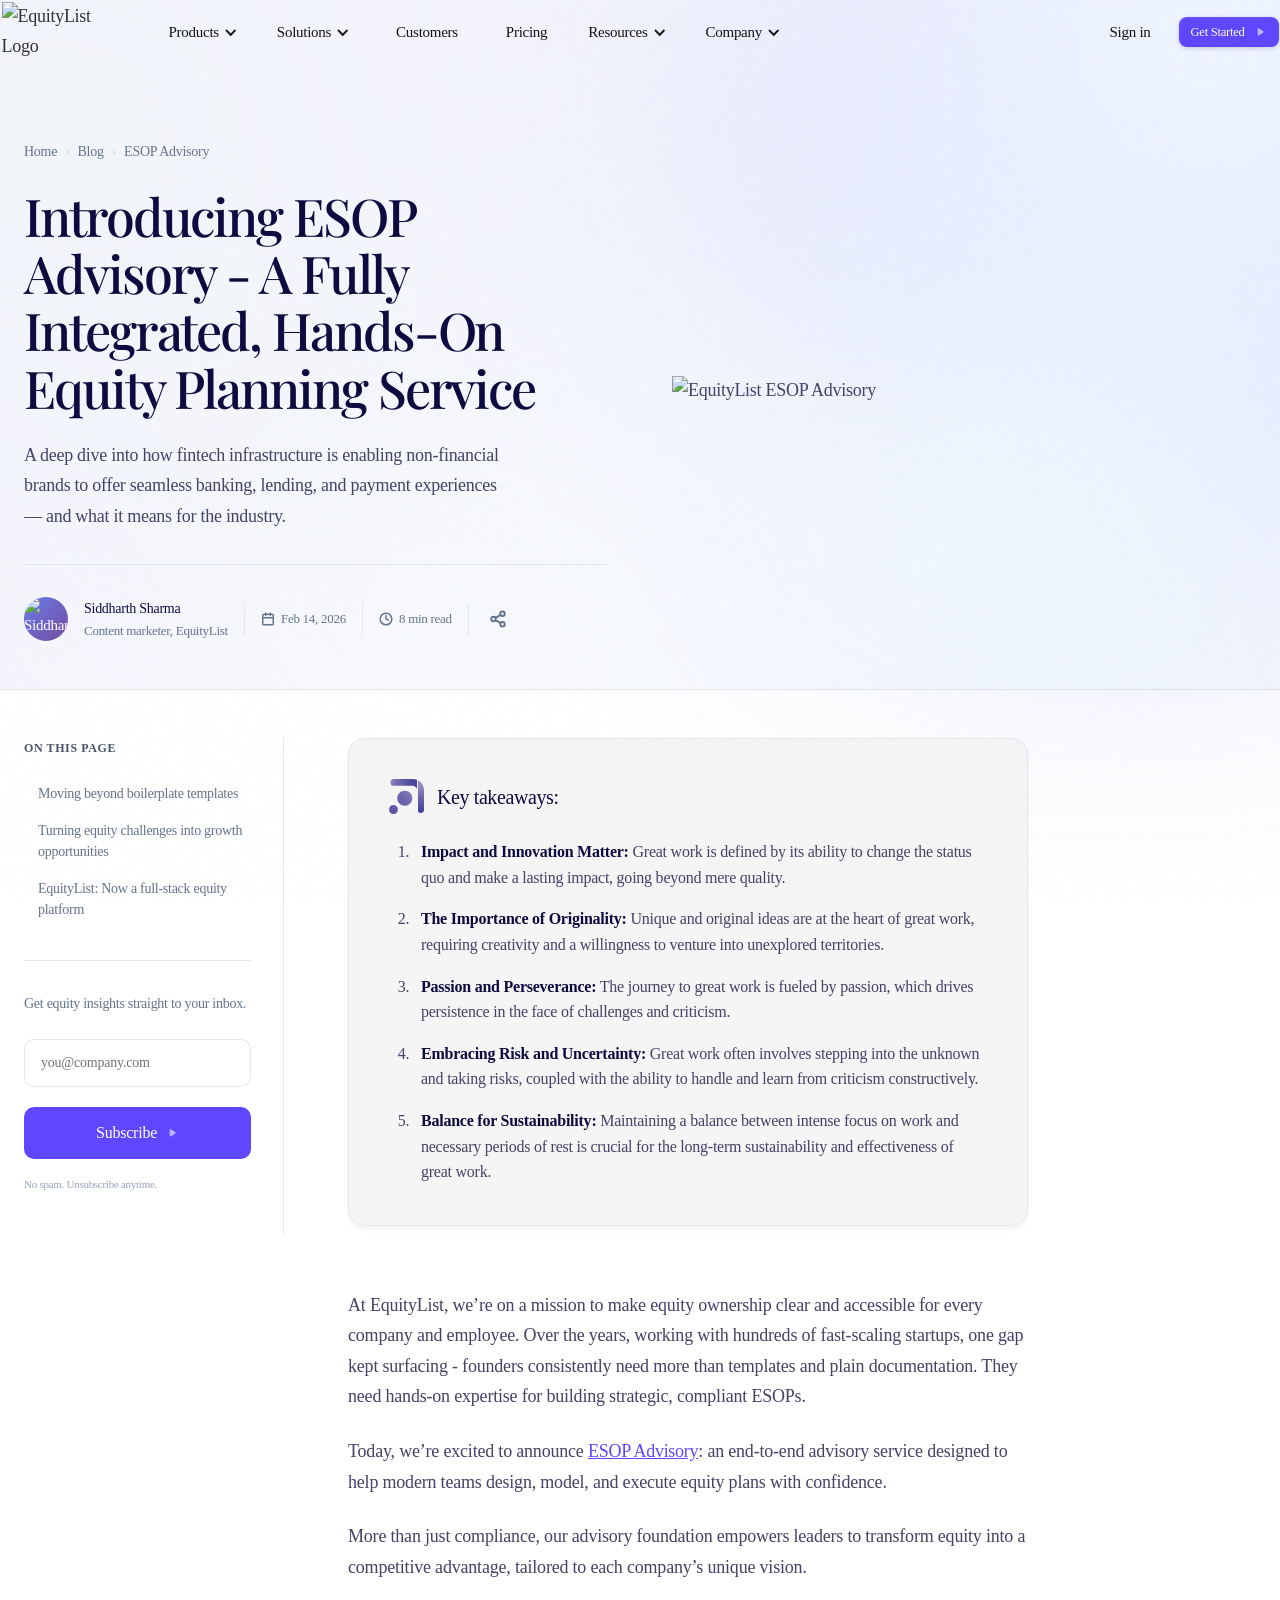
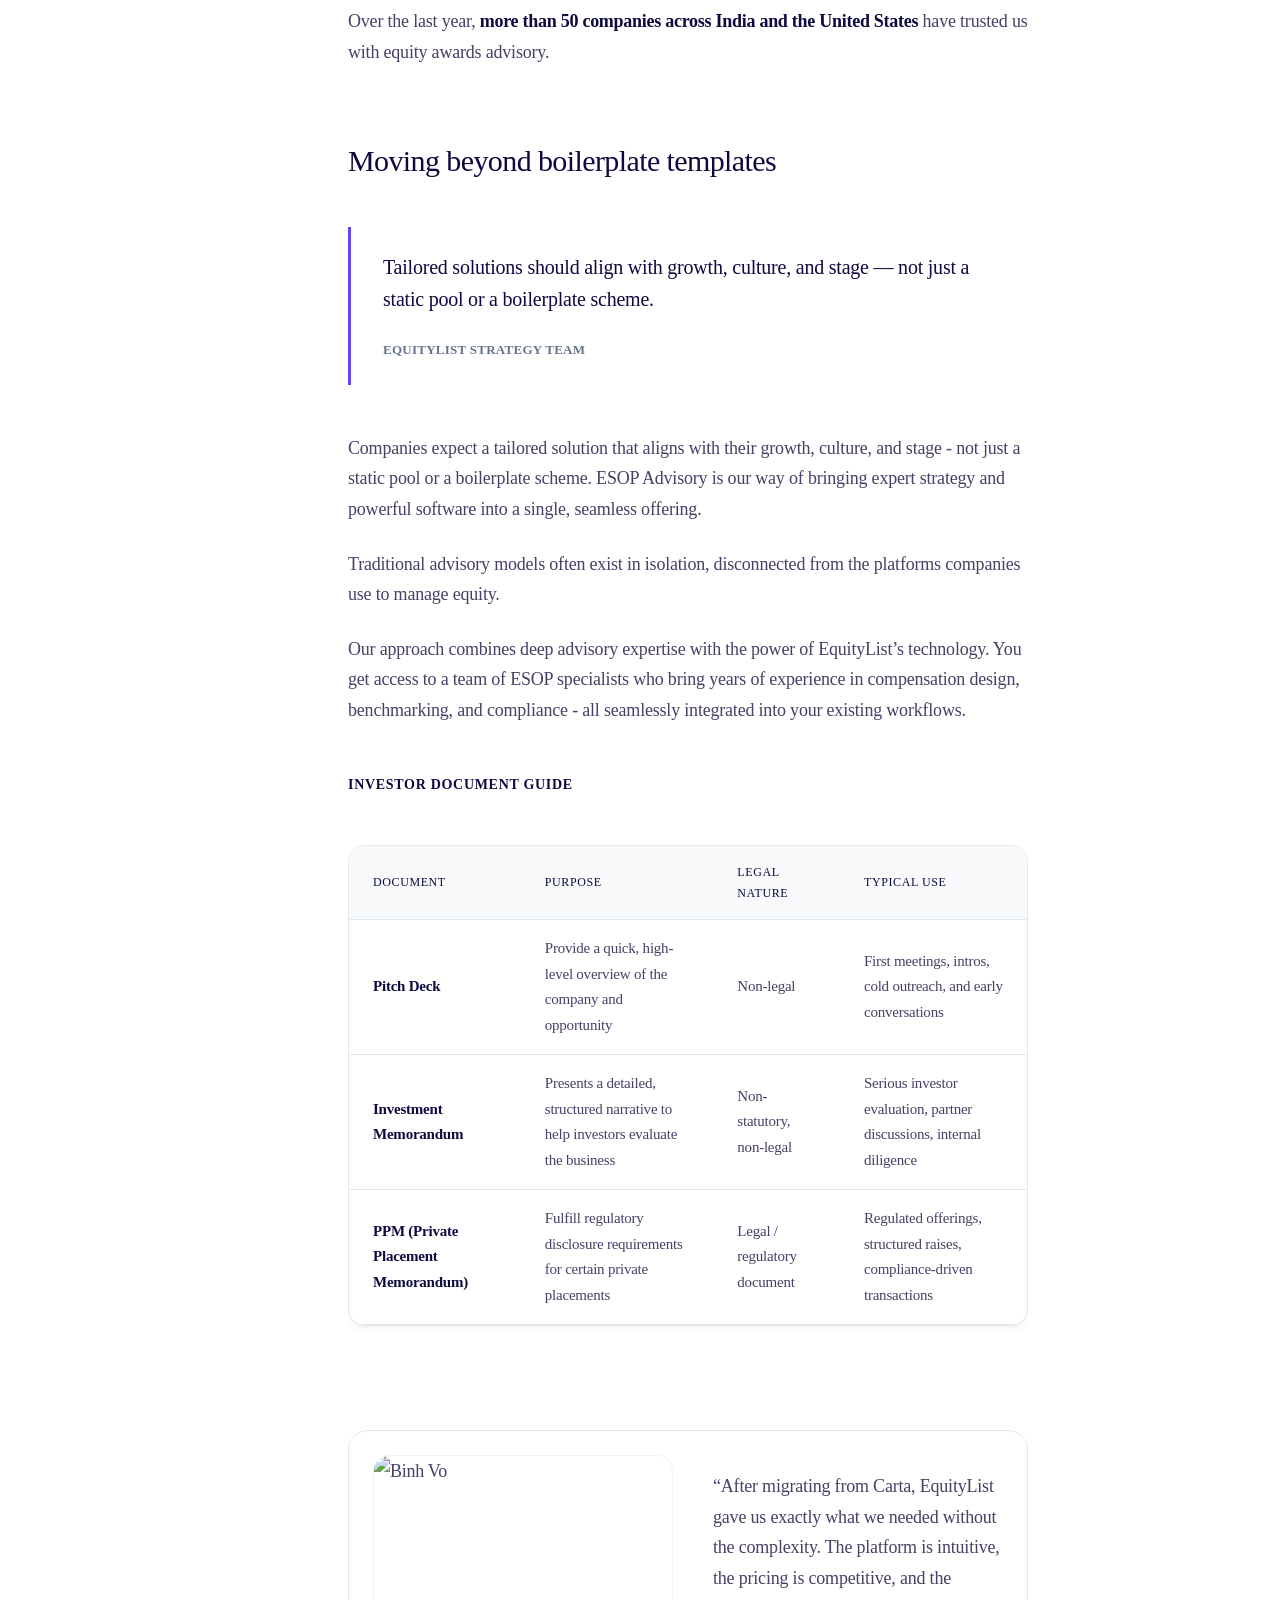
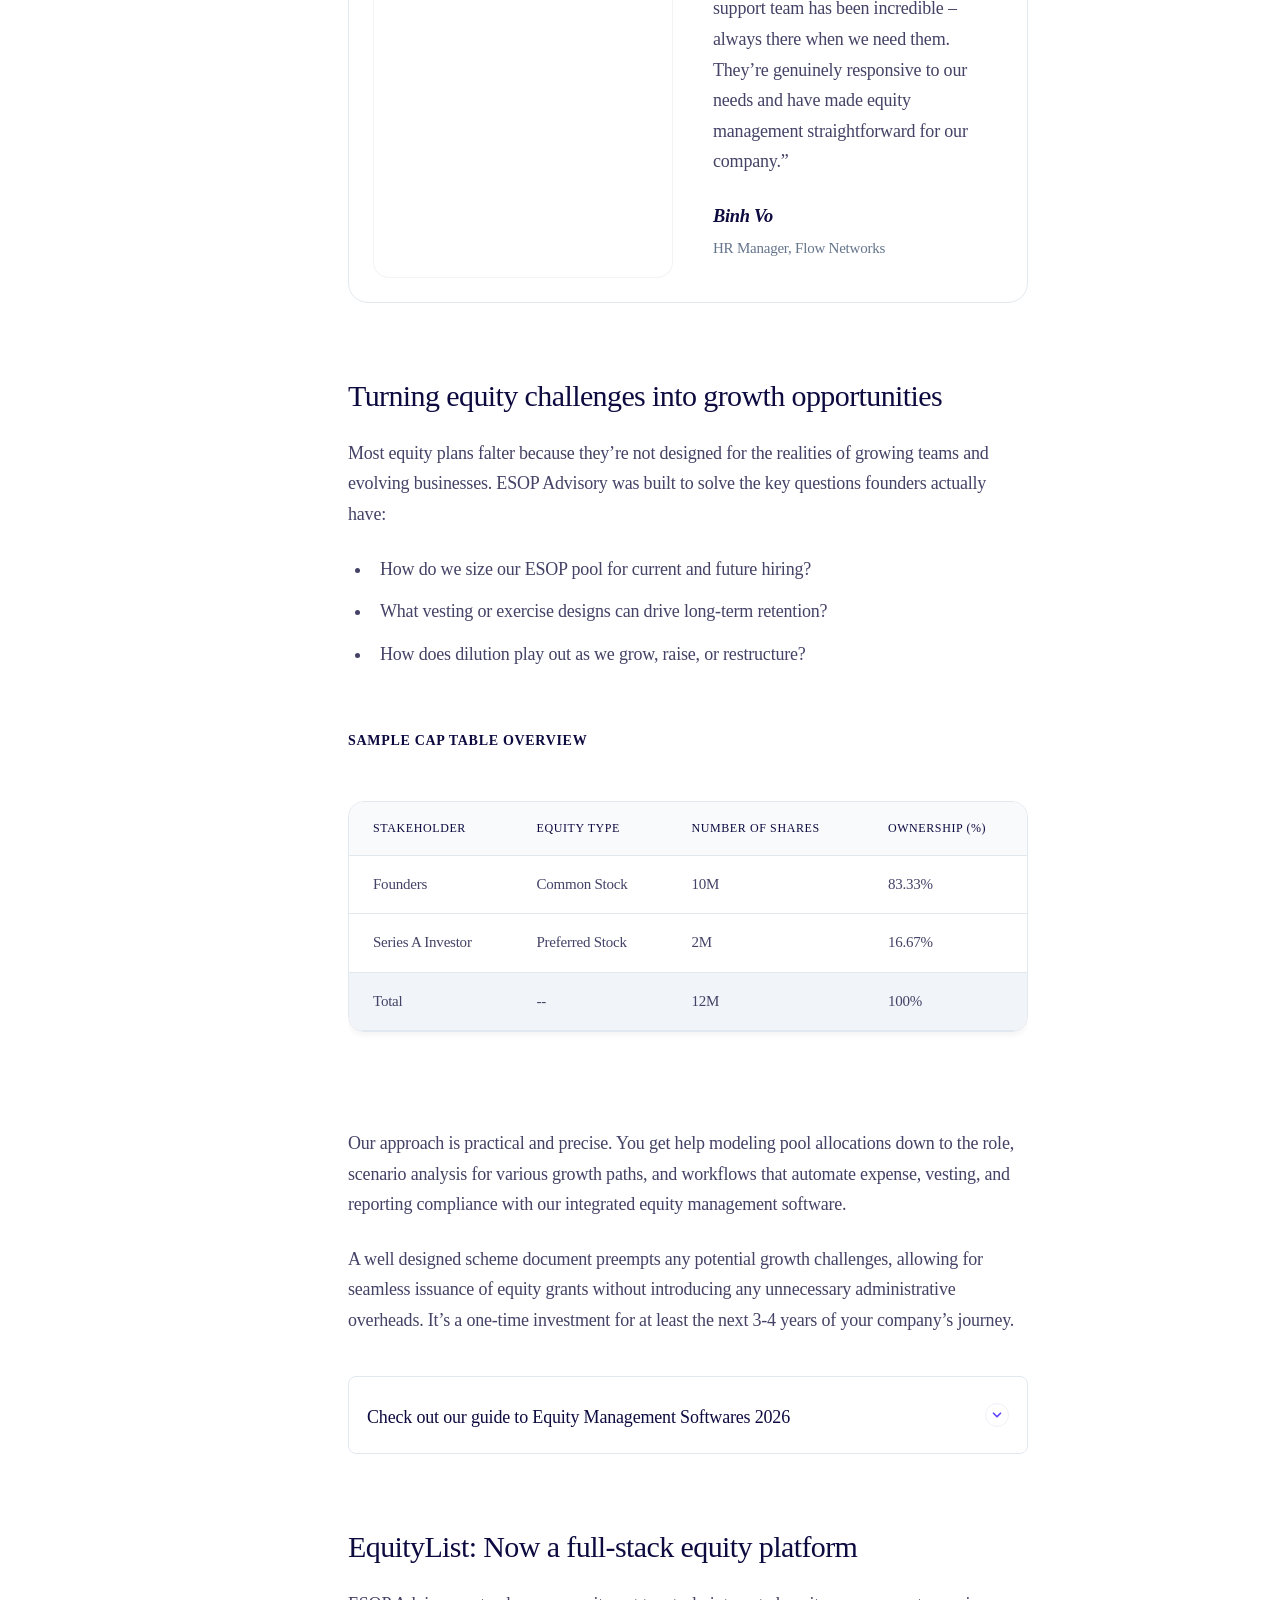
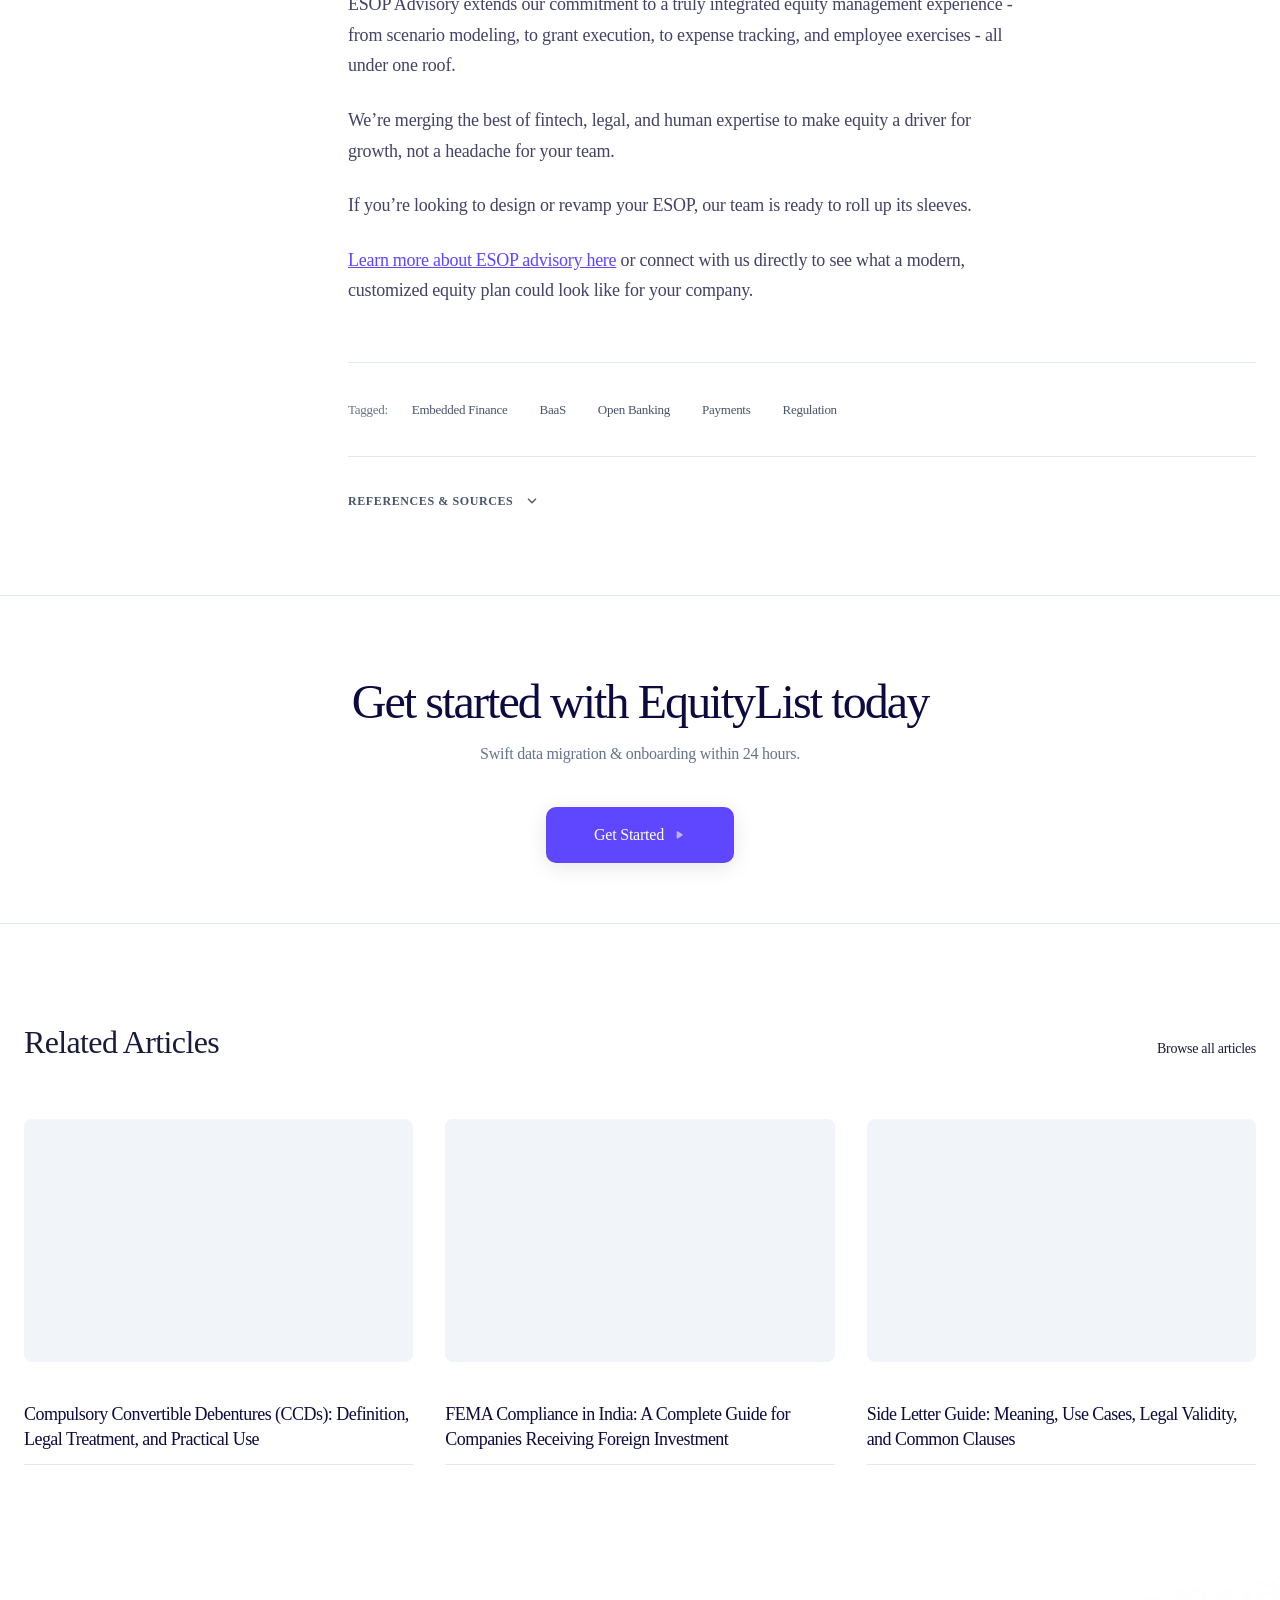
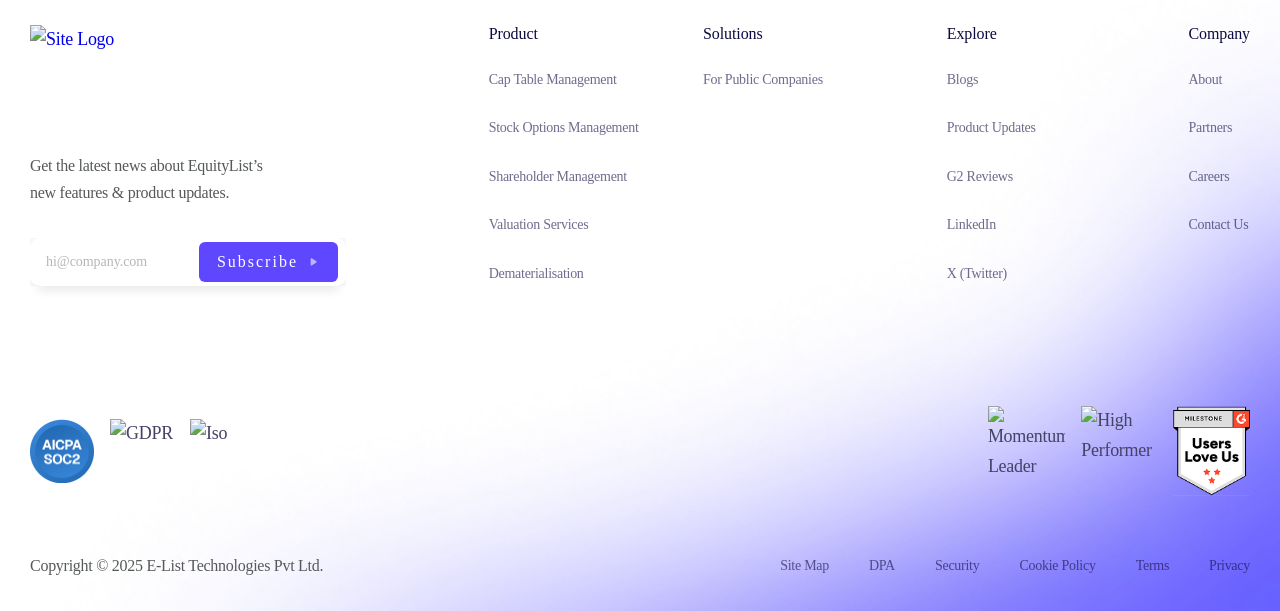
==== commit d4e862eb: "Update index.html" ====
--- a/index.html
+++ b/index.html
@@ -21,14 +21,14 @@
     </style>
     <style>
       :root {
-        --color-primary: #0f172a;
+        --color-primary: rgba(13, 10, 64, 1);
         --color-secondary: #1e293b;
-        --color-body: #334155;
+        --color-body: #444266;
         --color-muted: #475569;
         --color-subtle: #64748b;
         --color-lighter: #94a3b8;
         --color-border: #e2e8f0;
-        --color-bg-light: #f1f5f9;
+        --color-bg-light: #ffffff;
         --color-bg-lighter: #ffffff;
         --color-surface: #ffffff;
         --color-accent: #5f46ff;
@@ -59,7 +59,7 @@
         --radius-lg: 32px;
         --shadow-subtle: 0 4px 20px -5px rgba(15, 23, 42, 0.05);
         --shadow-elite: 0 30px 60px -12px rgba(15, 23, 42, 0.12);
-        --transition: 0s;
+        --transition: none;
         --glass-bg: #fff;
         --glass-border: #e2e8f0;
 
@@ -89,7 +89,7 @@
         font-size: var(--font-size-base);
         line-height: 1.65;
         letter-spacing: -0.011em;
-        background: #f8fafc;
+        background: #ffffff;
         color: var(--color-body);
         font-weight: 400;
         -webkit-font-smoothing: antialiased;
@@ -119,11 +119,24 @@
         font-weight: 400;
       }
 
+      /* Global stability: Remove all animations and hover effects */
+      * {
+        transition: none !important;
+        animation-duration: 0s !important;
+        animation-delay: 0s !important;
+      }
+
+      *:hover {
+        transform: none !important;
+        transition: none !important;
+      }
+
       h1, h1 * {
         font-family: var(--font-heading) !important;
         letter-spacing: -0.03em;
         font-weight: 500 !important;
         line-height: 1.15;
+        color: rgba(13, 10, 64, 1) !important;
       }
 
       h2, h3, h4, h5, h6,
@@ -132,6 +145,7 @@
         letter-spacing: -0.03em;
         font-weight: 500 !important;
         line-height: 1.15;
+        color: rgba(13, 10, 64, 1) !important;
       }
       body::after {
         content: "";
@@ -149,10 +163,9 @@
         left: 0;
         height: 3px;
         width: 0%;
-        background: linear-gradient(to right, var(--color-accent), #60a5fa);
+        background: linear-gradient(to right, #4039a7, #7974c2);
         z-index: 9999;
-        transition: width 0.2s cubic-bezier(0.16, 1, 0.3, 1);
-        box-shadow: 0 0 10px rgba(37, 99, 235, 0.3);
+        box-shadow: 0 0 10px rgba(64, 57, 167, 0.3);
         pointer-events: none;
       }
 
@@ -165,7 +178,7 @@
         z-index: 1000;
         background: transparent;
         border: none;
-        transition: var(--transition);
+        transition: none;
         padding: 0;
       }
       .site-nav.scrolled {
@@ -238,7 +251,7 @@
       /* Premium Mesh Hero */
       .hero {
         padding: 140px 0 48px;
-        background: white;
+        background: rgba(246, 245, 254, 1);
         position: relative;
         /* Removed overflow: hidden to allow dropdowns */
         border-bottom: 1px solid var(--color-border);
@@ -263,12 +276,19 @@
           radial-gradient(circle at 40% 80%, #f8fafc 0%, transparent 40%),
           radial-gradient(circle at 70% 70%, #f0f9ff 0%, transparent 40%);
         filter: blur(80px);
-        animation: meshFloat 25s ease-in-out infinite alternate;
-      }
-      @keyframes meshFloat {
-        0% { transform: translate(0, 0) rotate(0deg); }
-        50% { transform: translate(5%, 2%) rotate(2deg); }
-        100% { transform: translate(-2%, 5%) rotate(-1deg); }
+      }
+      .site-nav-accent {
+        position: absolute;
+        top: -250px;
+        right: -250px;
+        width: 800px;
+        height: 800px;
+        background: linear-gradient(180deg, rgba(226, 228, 249, 0.7) 0%, rgba(66, 83, 231, 0.7) 100%);
+        filter: blur(140px);
+        opacity: 0.5;
+        z-index: 0;
+        pointer-events: none;
+        border-radius: 50%;
       }
       .hero > .container {
         position: relative;
@@ -403,7 +423,7 @@
         display: flex;
         align-items: center;
         justify-content: center;
-        transition: all 0.2s ease;
+        transition: none;
         border-radius: 4px;
       }
       .author-share-trigger:hover {
@@ -429,7 +449,7 @@
         z-index: 1000;
         opacity: 0;
         visibility: hidden;
-        transition: all 0.3s cubic-bezier(0.16, 1, 0.3, 1);
+        transition: none;
         border: 1px solid rgba(0,0,0,0.05);
       }
       .author-share-menu.show {
@@ -446,7 +466,7 @@
         color: #64748b;
         text-decoration: none;
         border-radius: 8px;
-        transition: all 0.2s ease;
+        transition: none;
       }
       .author-dropdown-item svg {
         width: 18px;
@@ -456,10 +476,9 @@
       .author-dropdown-item:hover {
         background: #f1f5f9;
         color: var(--color-primary);
-        transform: translateY(-1px);
       }
       #reading-time-meta {
-        transition: opacity 0.3s ease;
+        transition: none;
       }
 
       /* Hero visual */
@@ -576,14 +595,13 @@
       }
       .share-icon-link {
         color: var(--color-muted);
-        transition: all 0.3s ease;
+        transition: none;
         display: flex;
         align-items: center;
         justify-content: center;
       }
       .share-icon-link:hover {
         color: var(--color-primary);
-        transform: translateY(-2px);
       }
       .share-icon-link svg {
         width: 22px;
@@ -686,7 +704,7 @@
         background-repeat: no-repeat;
         background-size: 0% 2px;
         background-position: 0% 100%;
-        transition: background-size 0.3s cubic-bezier(0.4, 0, 0.2, 1);
+        transition: none;
         font-weight: 500;
       }
       .rich-text a:hover {
@@ -882,7 +900,7 @@
         align-items: center;
         justify-content: center;
         color: #5f46ff;
-        transition: all 0.2s ease;
+        transition: none;
       }
       .rt-cta-box.is-open .rt-cta-trigger {
         background: #5f46ff;
@@ -890,7 +908,7 @@
         border-color: #5f46ff;
       }
       .rt-cta-trigger svg {
-        transition: transform 0.2s ease;
+        transition: none;
       }
       .rt-cta-box.is-open .rt-cta-trigger svg {
         transform: rotate(180deg);
@@ -907,7 +925,6 @@
         margin-top: 16px;
         padding-top: 16px;
         border-top: 1px solid #f1f5f9;
-        transition: opacity 0.3s ease;
       }
       .rt-cta-description {
         font-size: 15px;
@@ -926,7 +943,7 @@
         font-size: 15px !important;
         font-weight: 500 !important;
         border: none !important;
-        transition: background 0.2s ease !important;
+        transition: none !important;
       }
       .rt-cta-button:hover {
         background: #1d4ed8 !important;
@@ -1093,7 +1110,7 @@
       .keytakeaways_component {
         display: flex !important;
         flex-direction: column;
-        background: #ffffff;
+        background: #f5f5f5;
         border-radius: 16px;
         padding: 40px;
         margin-bottom: 64px;
@@ -1171,11 +1188,10 @@
         padding: 12px 24px;
         font-weight: 500;
         cursor: pointer;
-        transition: var(--transition);
+        transition: none;
       }
       .newsletter-form-button-2:hover {
         background: var(--color-bg-light);
-        transform: translateY(-2px);
       }
 
       /* Mapping for Webflow classes to existing rich-text styles */
@@ -1475,8 +1491,6 @@
       }
       .sidebar-newsletter .newsletter-form button:hover {
         background: var(--color-accent);
-        transform: translateY(-2px);
-        box-shadow: var(--shadow-subtle);
       }
       .newsletter-disclaimer {
         font-size: 11px;
@@ -1603,7 +1617,6 @@
         z-index: 2;
       }
       .share-trigger-fab:hover {
-        transform: scale(1.05);
         background: var(--color-accent);
       }
       .share-trigger-fab span {
@@ -1651,7 +1664,6 @@
       .share-btn-round:hover {
         background: white;
         color: var(--color-accent);
-        transform: scale(1.1);
       }
       .share-btn-round svg {
         width: 18px;
@@ -1709,7 +1721,6 @@
         visibility: visible;
       }
       .back-to-top:hover {
-        transform: translateY(-4px);
         box-shadow: 0 8px 16px rgba(0, 0, 0, 0.1);
       }
       .toc-mobile-overlay {
@@ -2492,13 +2503,13 @@
 
 
     <header class="hero">
+      <div class="site-nav-accent"></div>
       <div class="hero-bg"></div>
       <div class="container">
         <div class="hero-inner">
           <div>
             <nav
-              class="breadcrumb animate-reveal"
-              style="animation-delay: 0s"
+              class="breadcrumb"
               aria-label="Breadcrumb"
             >
               <a href="#">Home</a><span style="color: #cbd5e1">›</span>
@@ -2506,10 +2517,10 @@
               <span>ESOP Advisory</span>
             </nav>
 
-            <h1 class="animate-reveal" style="animation-delay: 0.2s">
+            <h1>
               Introducing ESOP Advisory - A Fully Integrated, Hands-On Equity Planning Service
             </h1>
-            <p class="hero-desc animate-reveal" style="animation-delay: 0.3s">
+            <p class="hero-desc">
               A deep dive into how fintech infrastructure is enabling
               non-financial brands to offer seamless banking, lending, and
               payment experiences — and what it means for the industry.
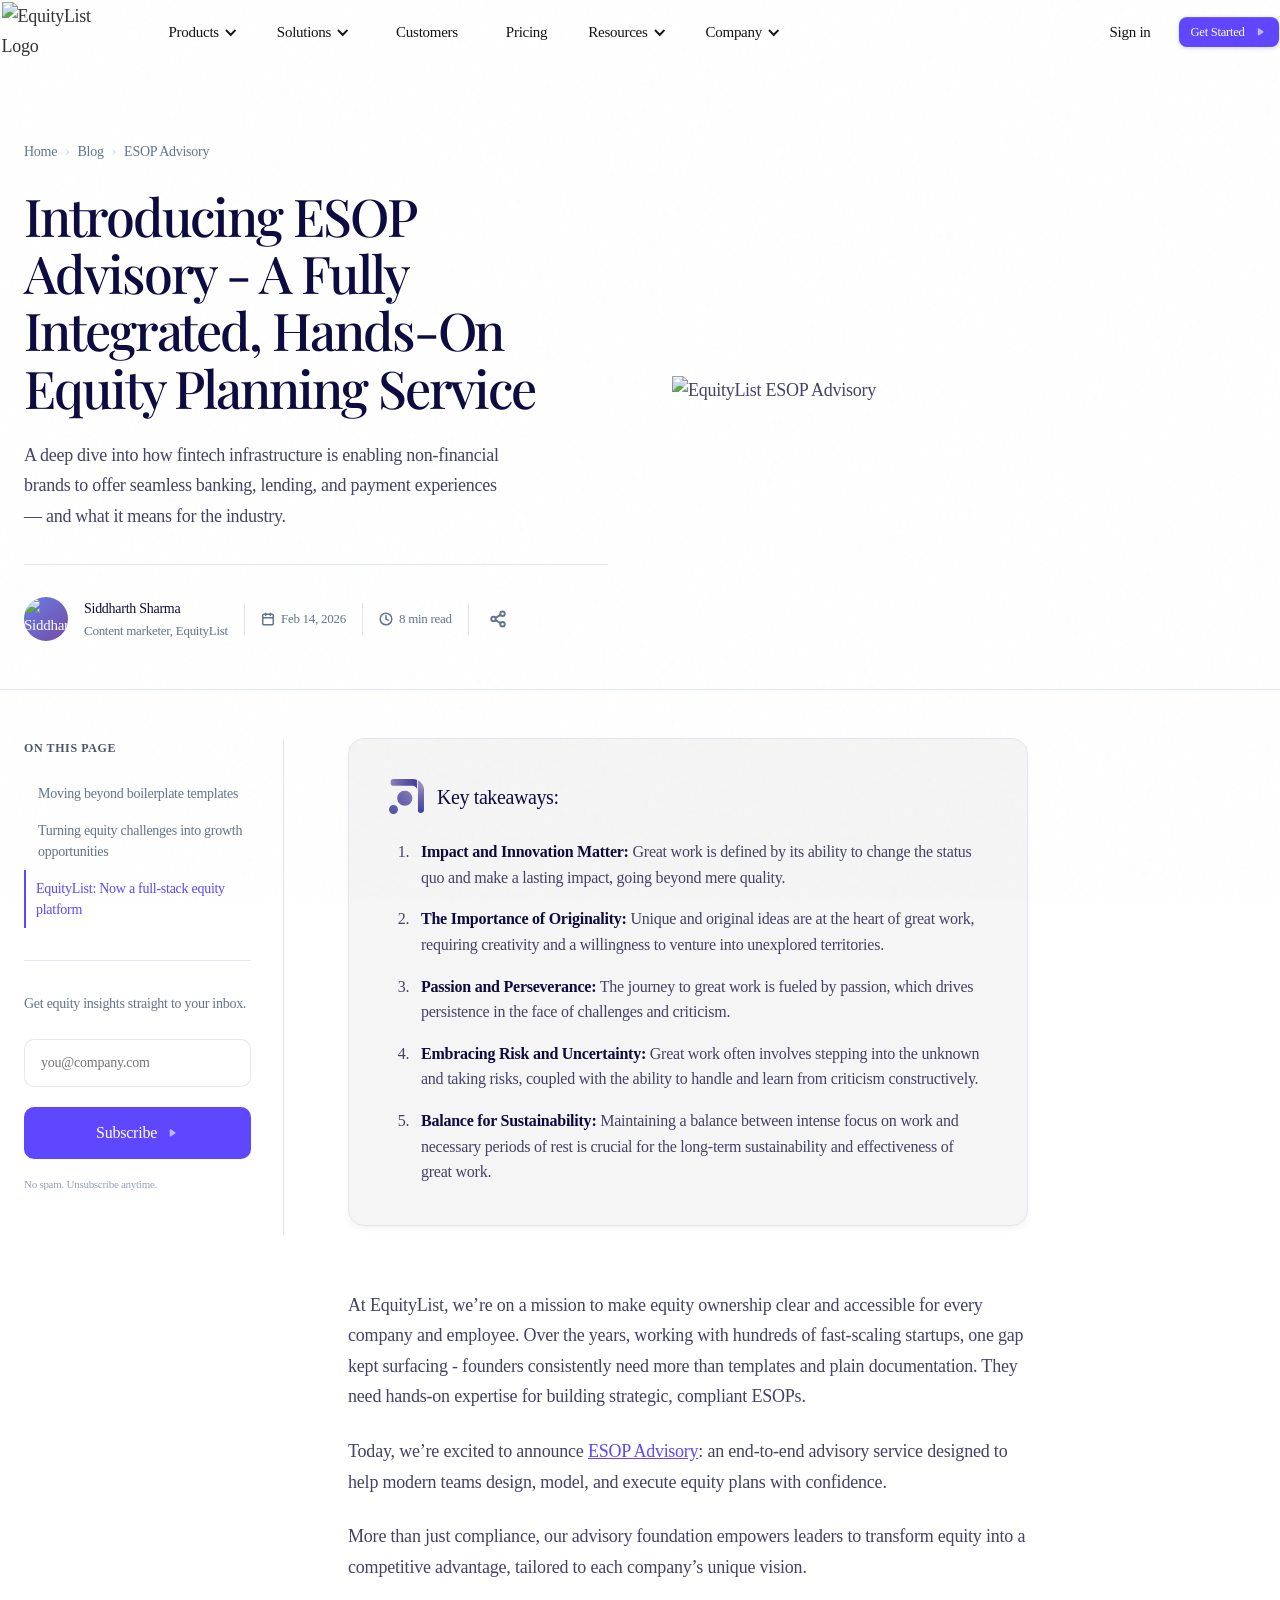
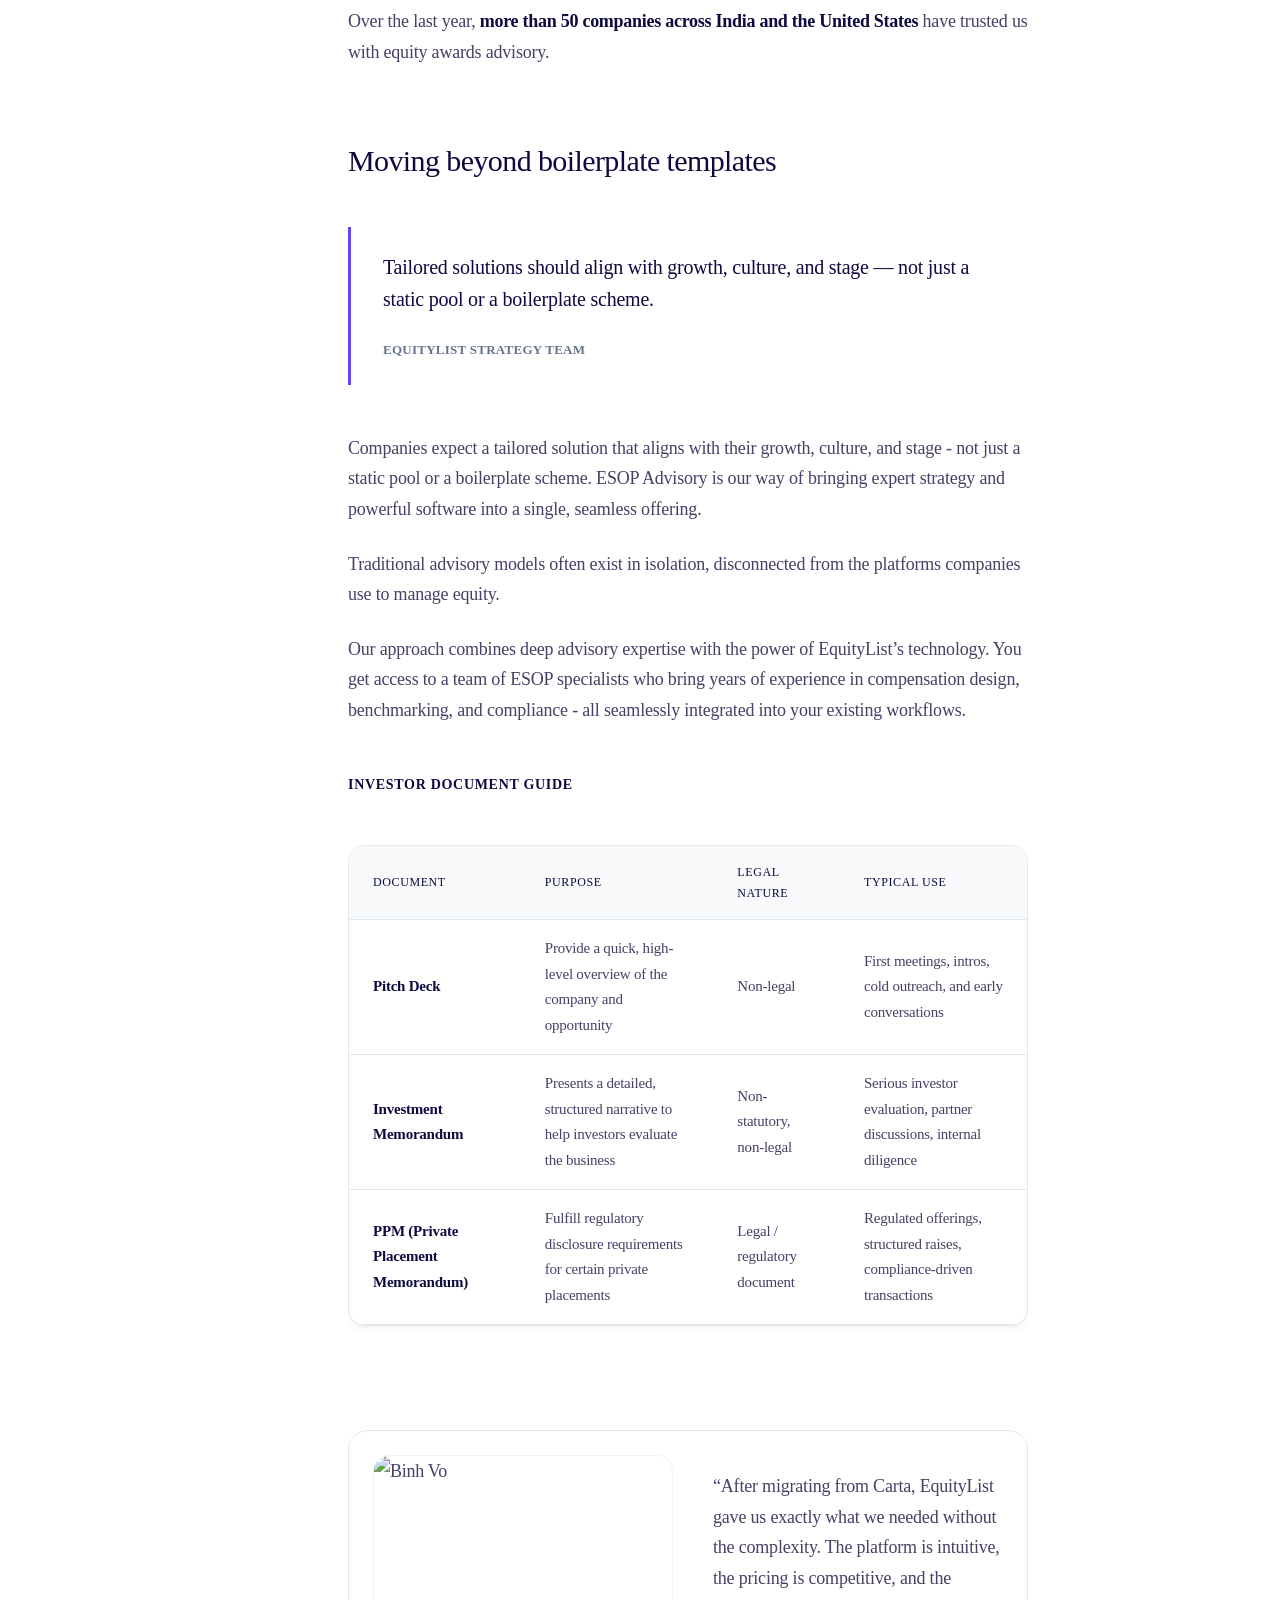
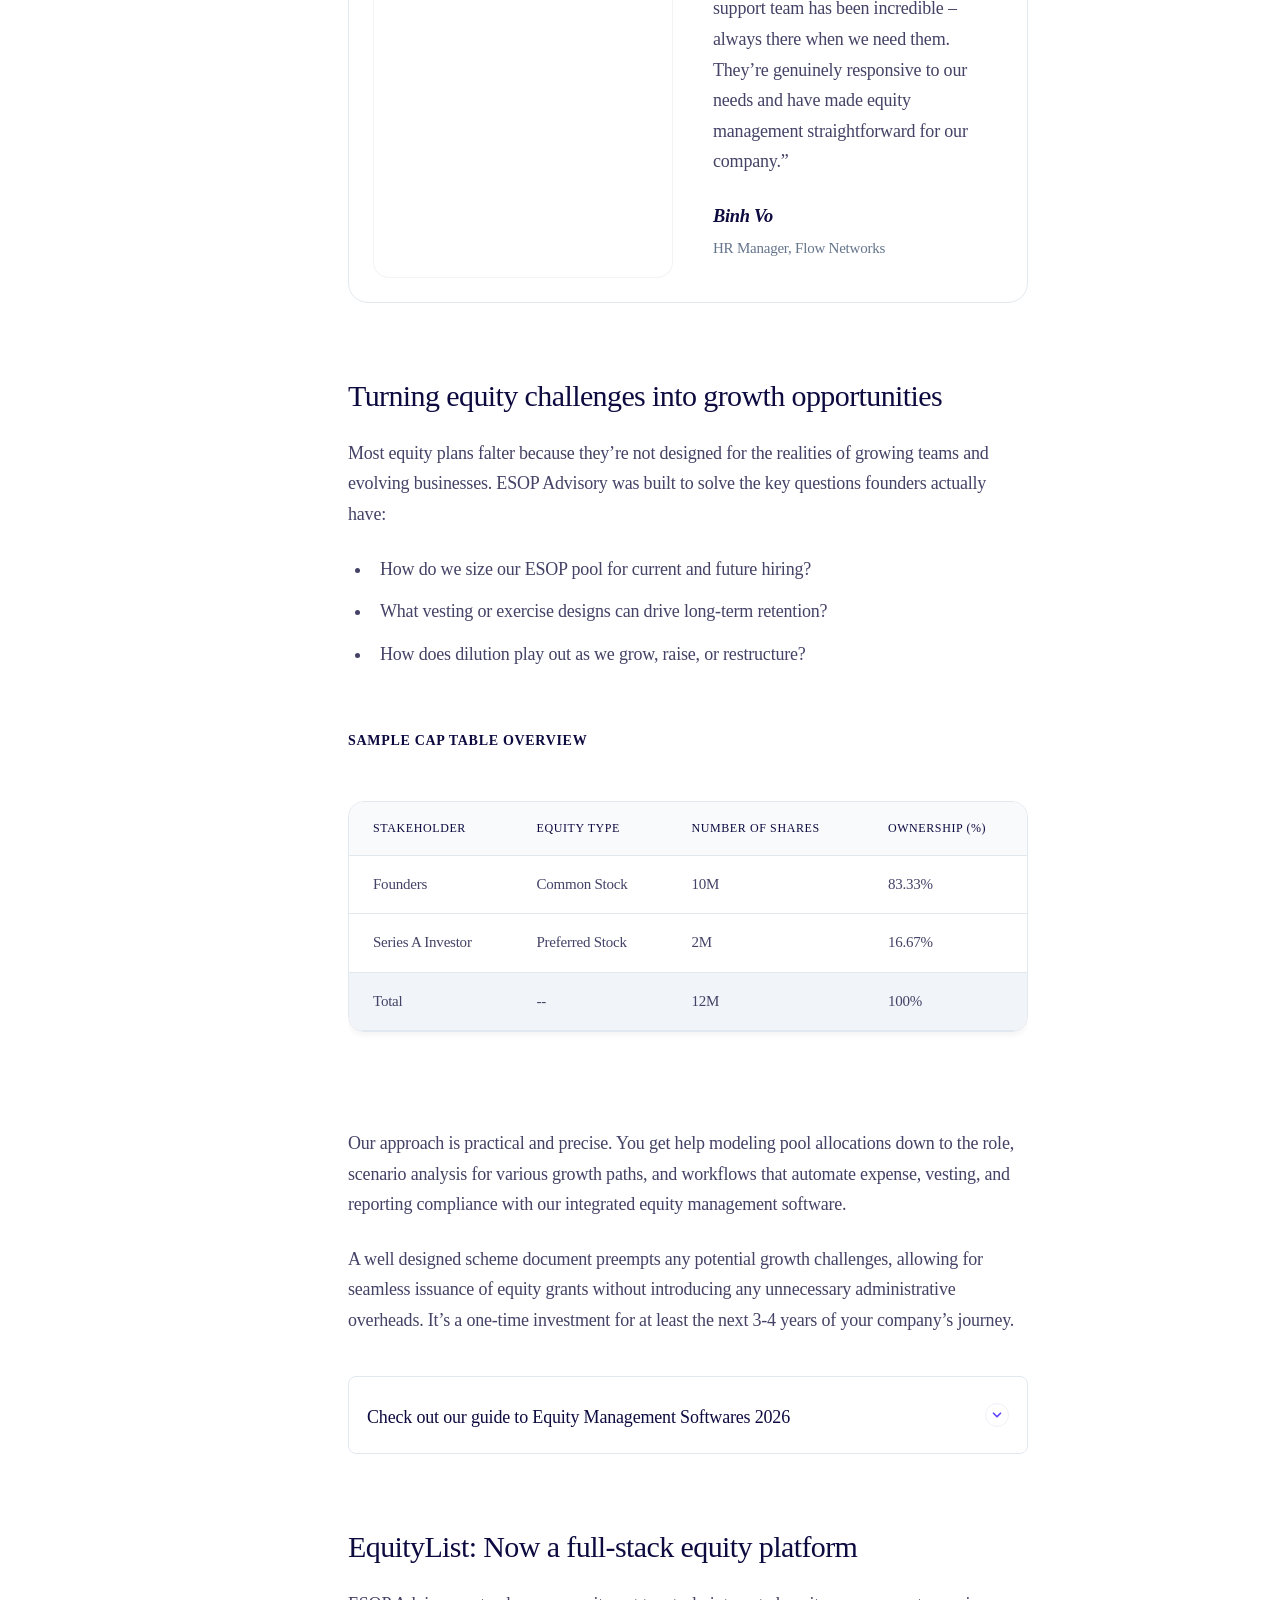
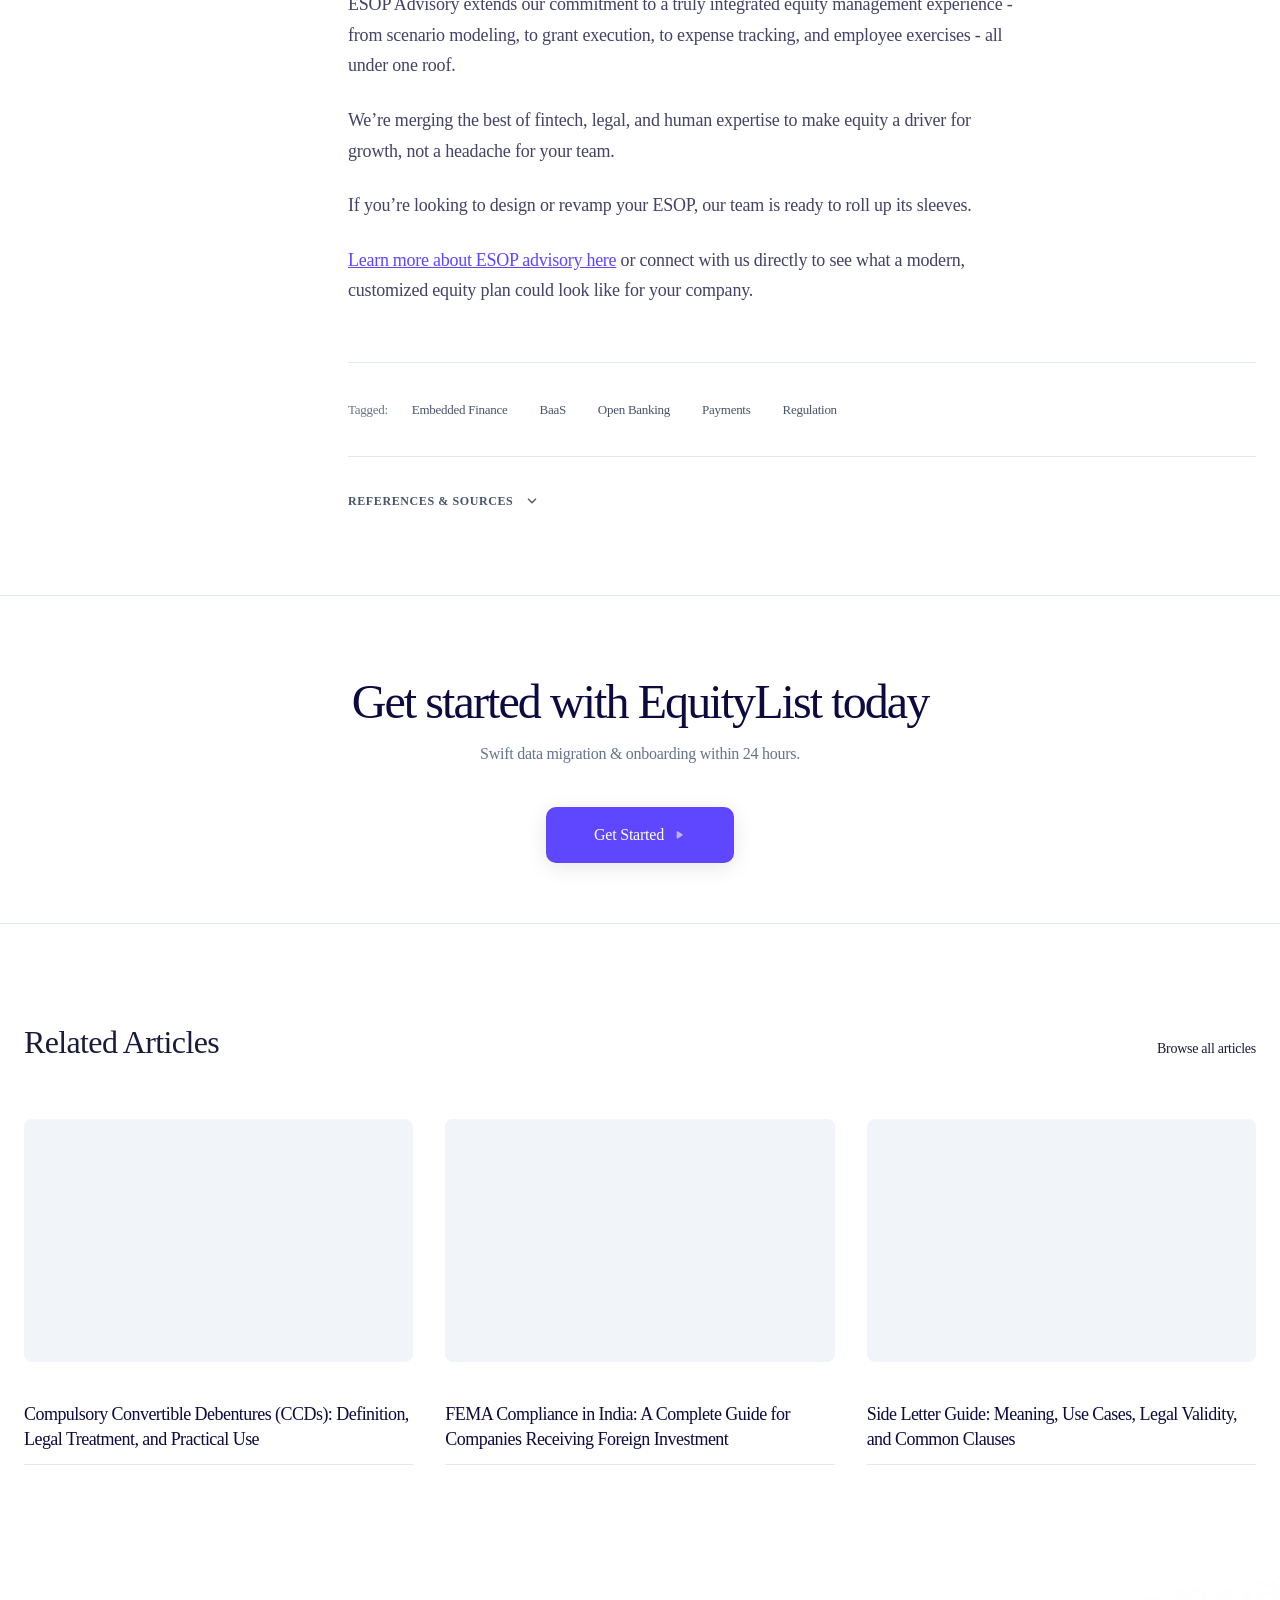
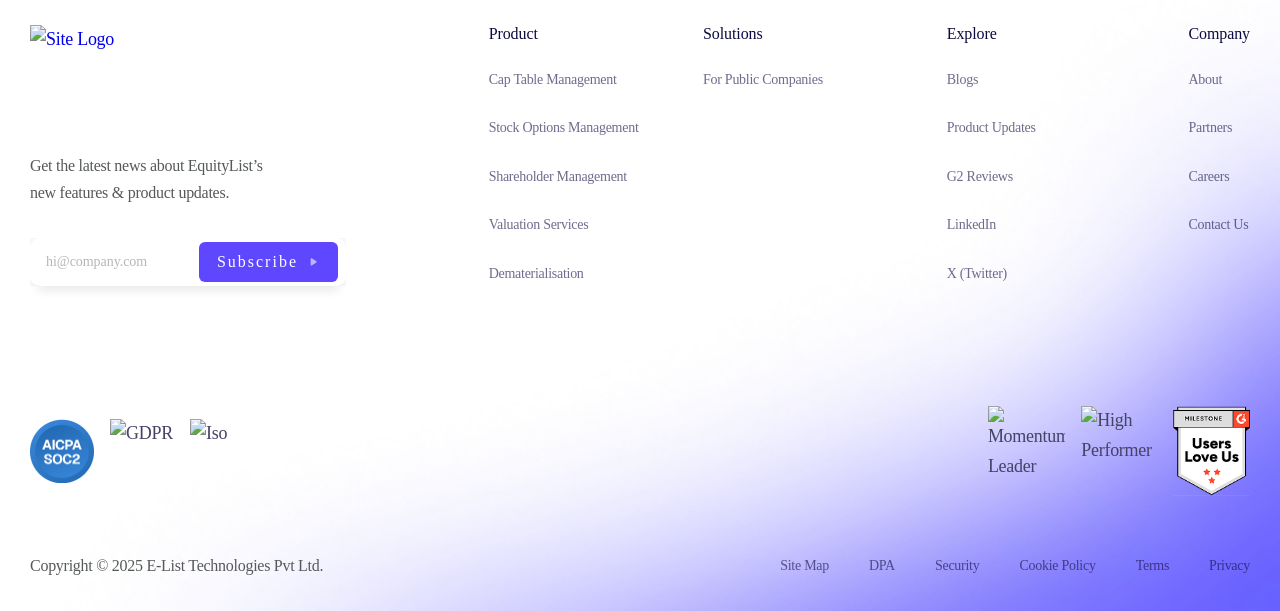
==== commit 584b35fe: "Update index.html" ====
--- a/index.html
+++ b/index.html
@@ -251,7 +251,7 @@
       /* Premium Mesh Hero */
       .hero {
         padding: 140px 0 48px;
-        background: rgba(246, 245, 254, 1);
+        background: #ffffff
         position: relative;
         /* Removed overflow: hidden to allow dropdowns */
         border-bottom: 1px solid var(--color-border);
@@ -263,33 +263,8 @@
         z-index: 0;
         pointer-events: none;
       }
-      .hero-bg::before {
-        content: "";
-        position: absolute;
-        width: 150%;
-        height: 150%;
-        top: -25%;
-        left: -25%;
-        background: 
-          radial-gradient(circle at 20% 30%, #f1f5f9 0%, transparent 40%),
-          radial-gradient(circle at 80% 20%, #eff6ff 0%, transparent 40%),
-          radial-gradient(circle at 40% 80%, #f8fafc 0%, transparent 40%),
-          radial-gradient(circle at 70% 70%, #f0f9ff 0%, transparent 40%);
-        filter: blur(80px);
-      }
-      .site-nav-accent {
-        position: absolute;
-        top: -250px;
-        right: -250px;
-        width: 800px;
-        height: 800px;
-        background: linear-gradient(180deg, rgba(226, 228, 249, 0.7) 0%, rgba(66, 83, 231, 0.7) 100%);
-        filter: blur(140px);
-        opacity: 0.5;
-        z-index: 0;
-        pointer-events: none;
-        border-radius: 50%;
-      }
+
+
       .hero > .container {
         position: relative;
         z-index: 1;
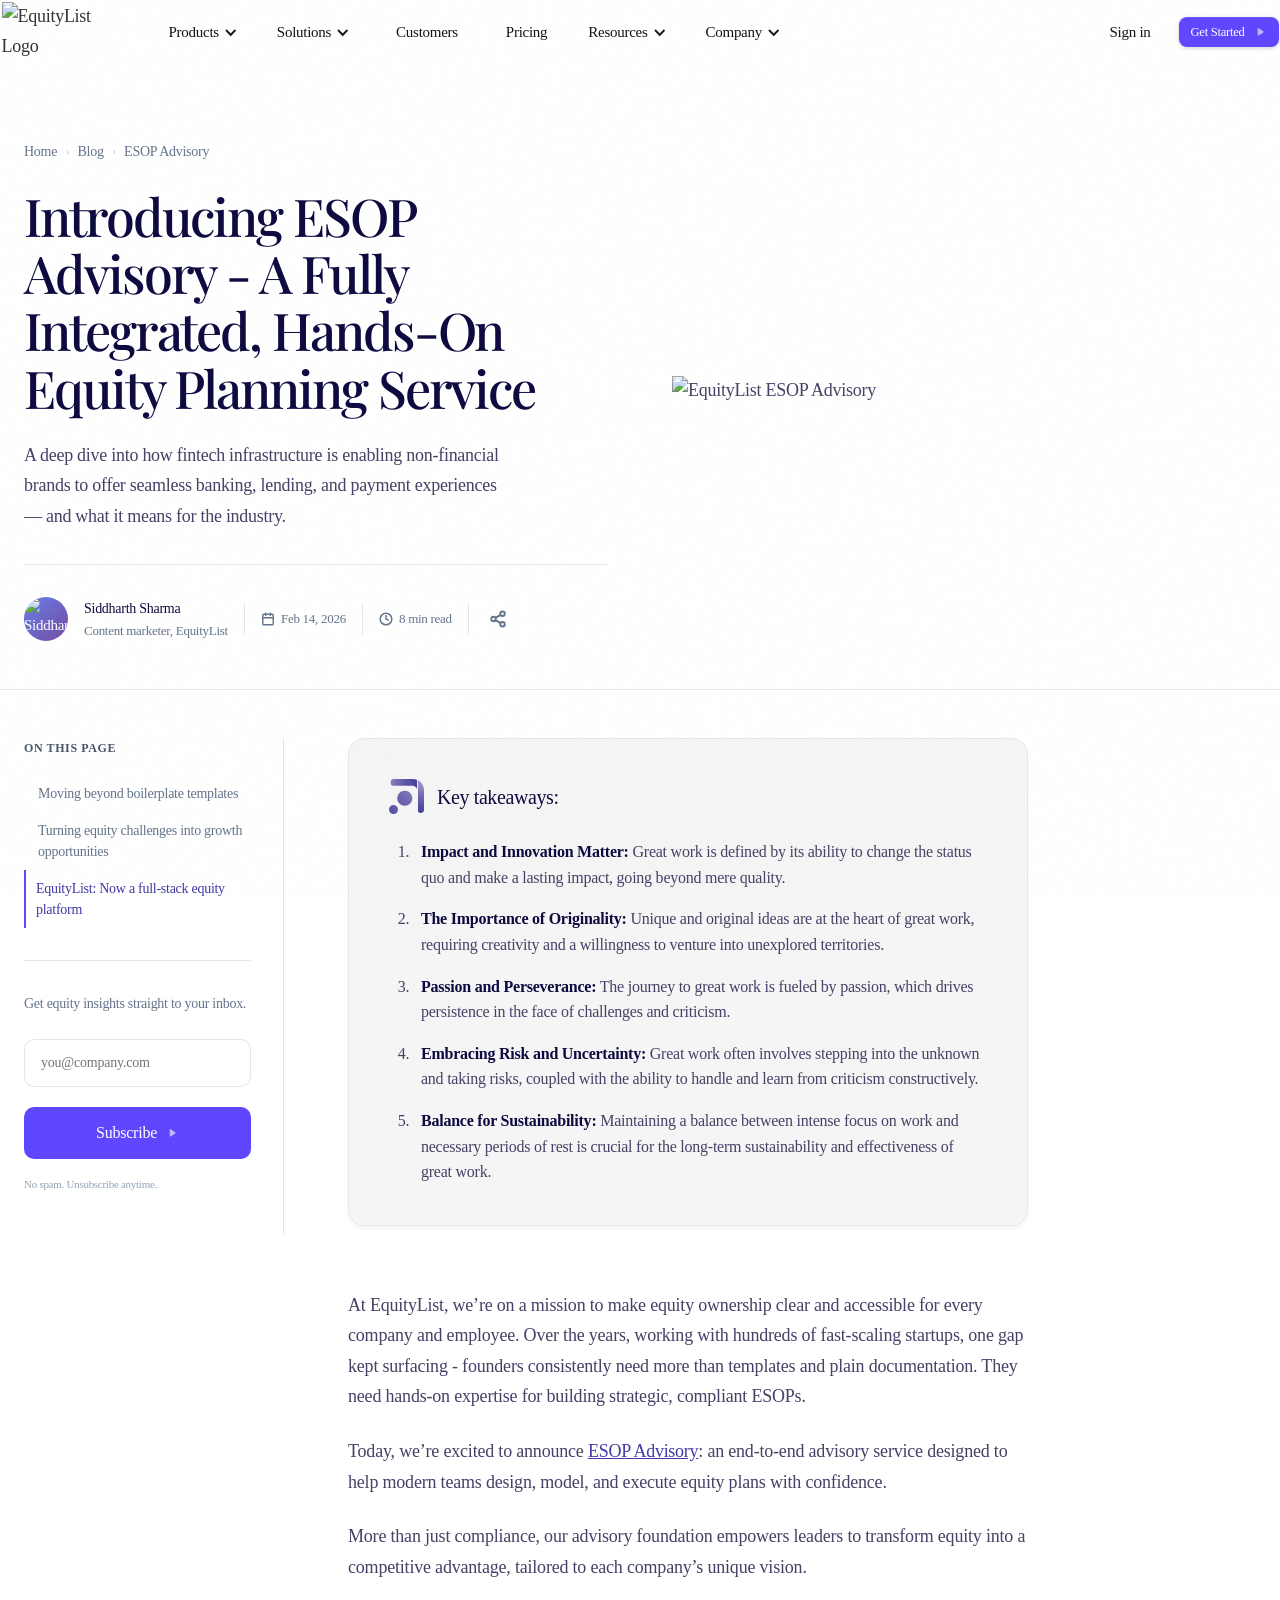
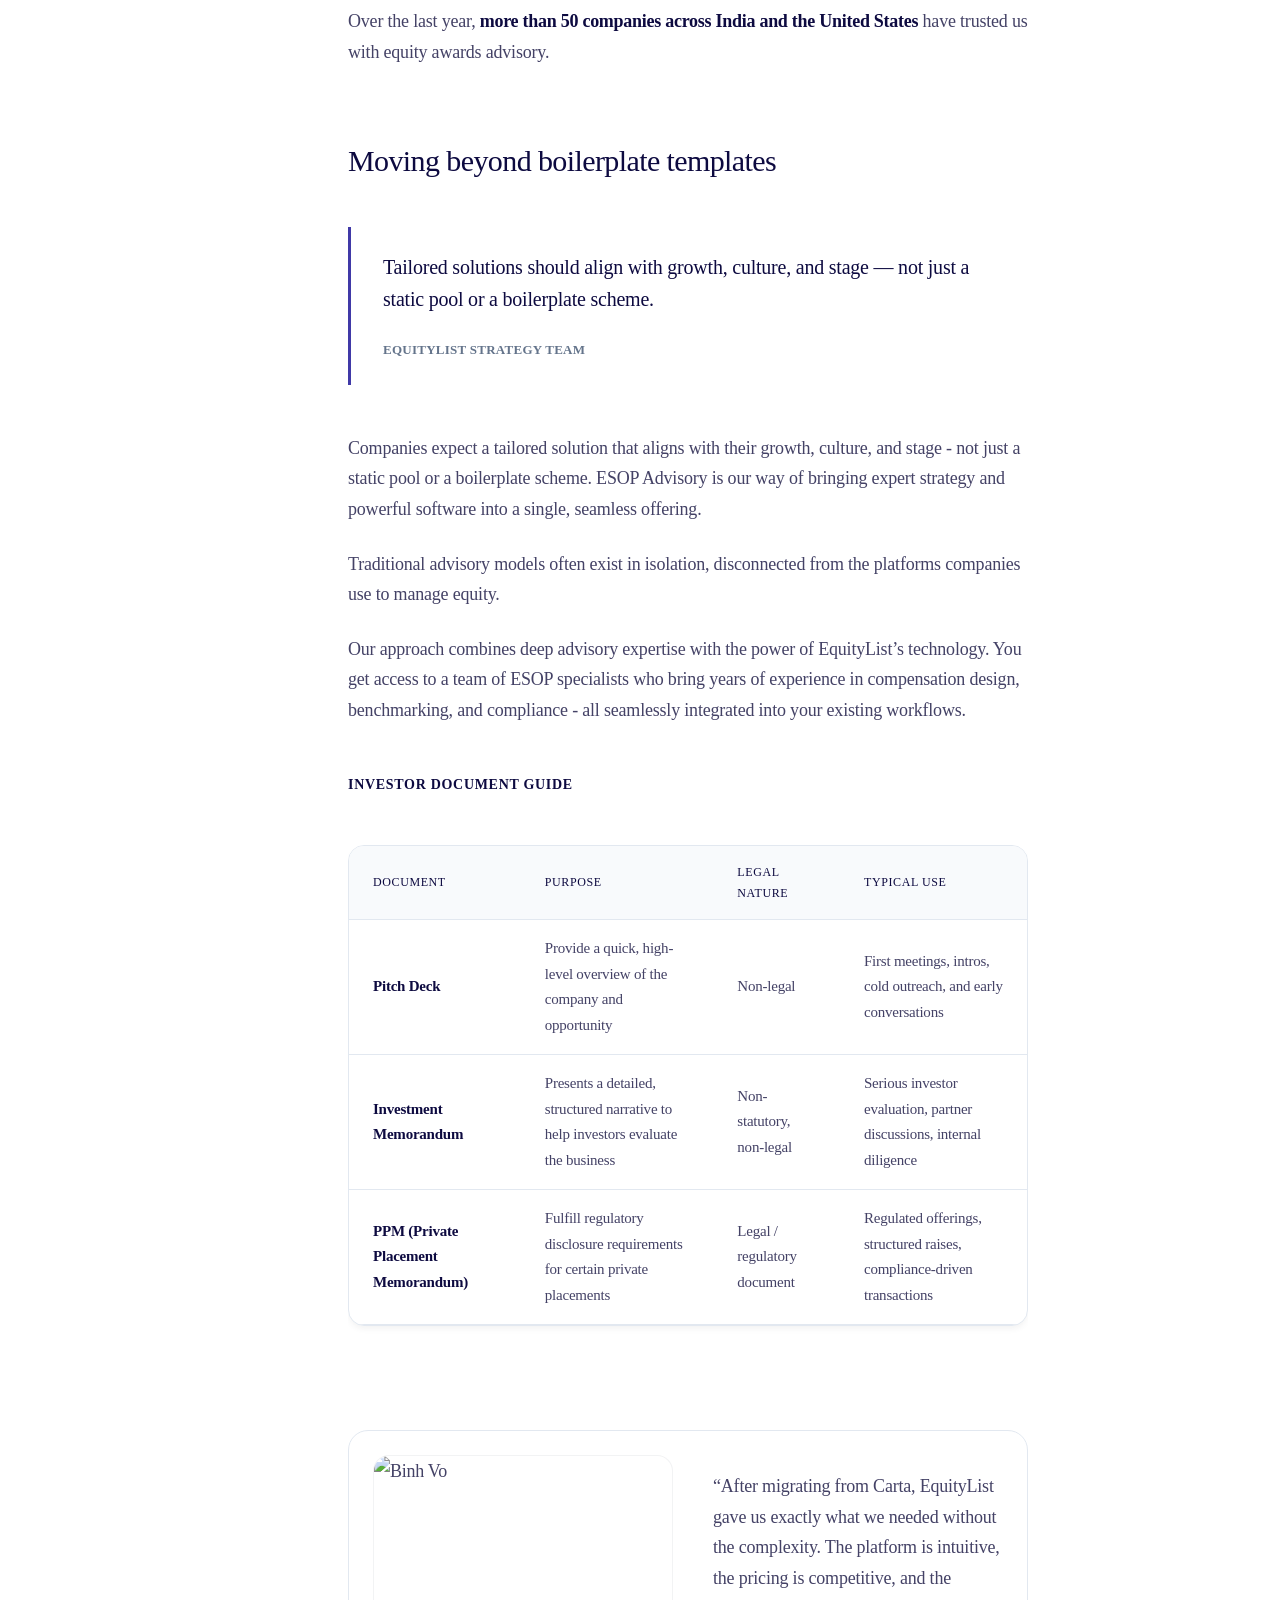
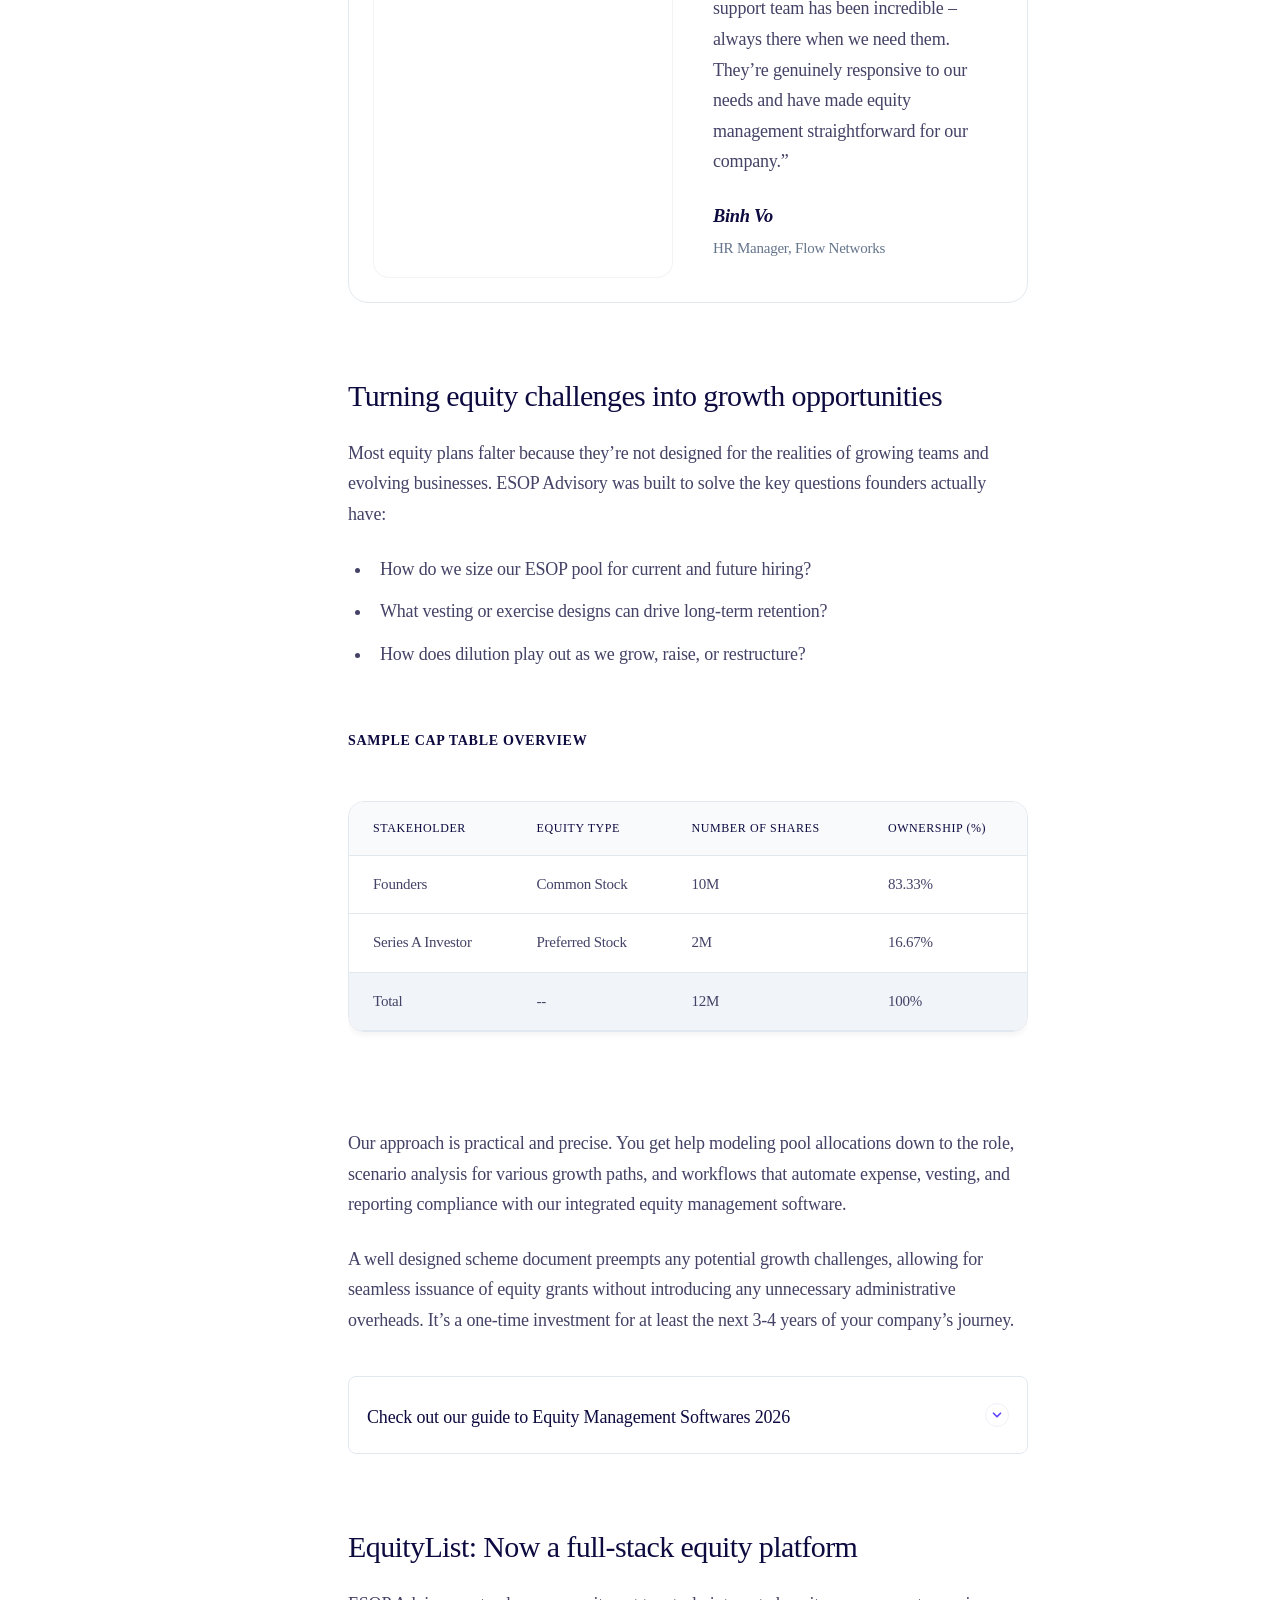
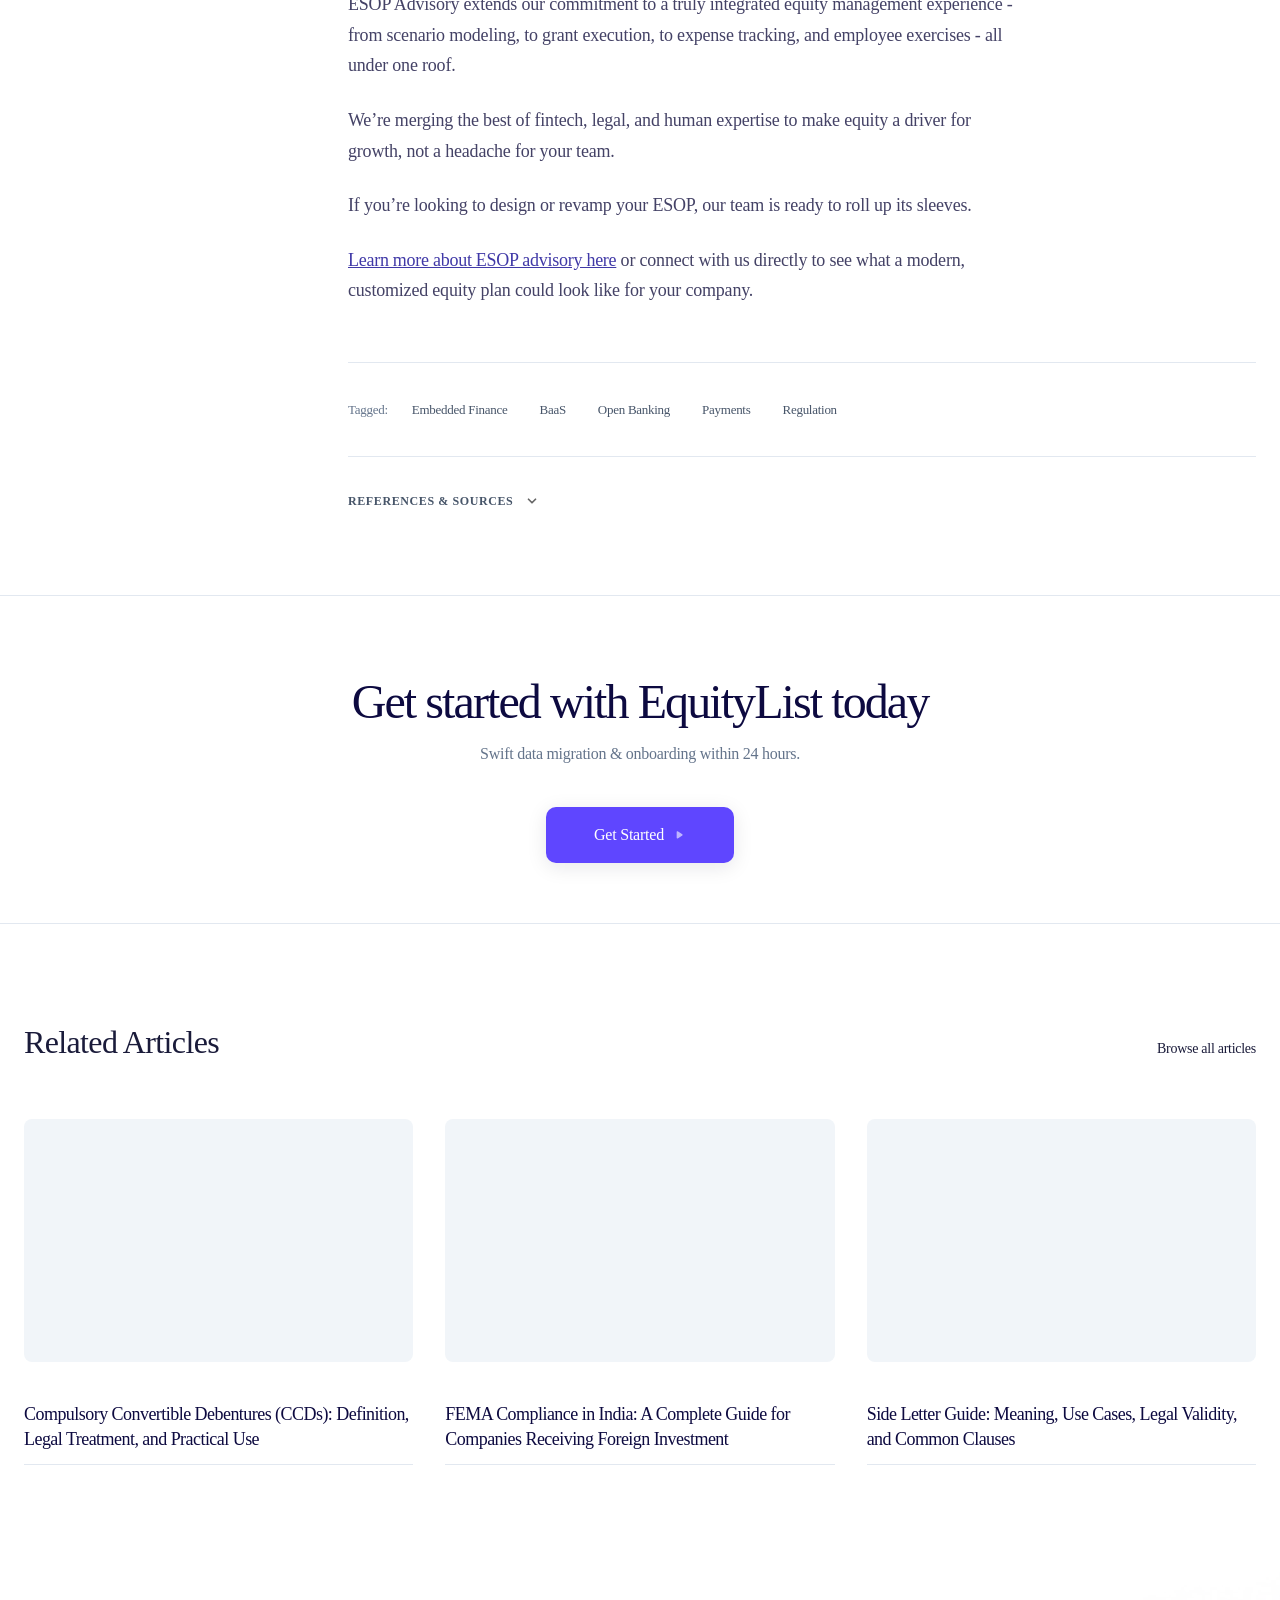
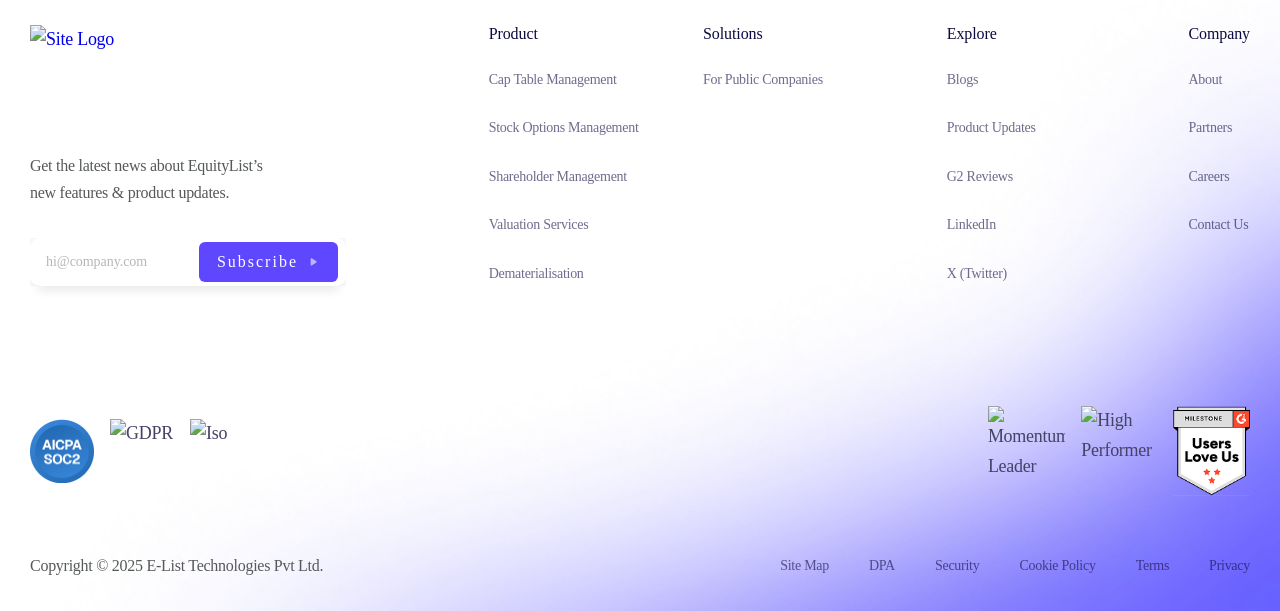
==== commit ccc99061: "Update index.html" ====
--- a/index.html
+++ b/index.html
@@ -31,8 +31,8 @@
         --color-bg-light: #ffffff;
         --color-bg-lighter: #ffffff;
         --color-surface: #ffffff;
-        --color-accent: #5f46ff;
-        --color-accent-hover: #1d4ed8;
+        --color-accent: #4039a7;
+        --color-accent-hover: #5a52c4;
         --font-sans: "Zalando Sans";
         --font-heading: "Playfair Display";
         --font-mono: "Zalando Sans";
@@ -3410,7 +3410,7 @@
         const styles = document.createElement("style");
         styles.textContent = `
     .toc-component a.active {
-      color: #5f46ff !important; /* Meridian Cobalt */
+      color: #4039a7 !important; /* Meridian Cobalt */
       border-left: 2px solid #5f46ff;
       padding-left: 10px;
       font-weight: 500;
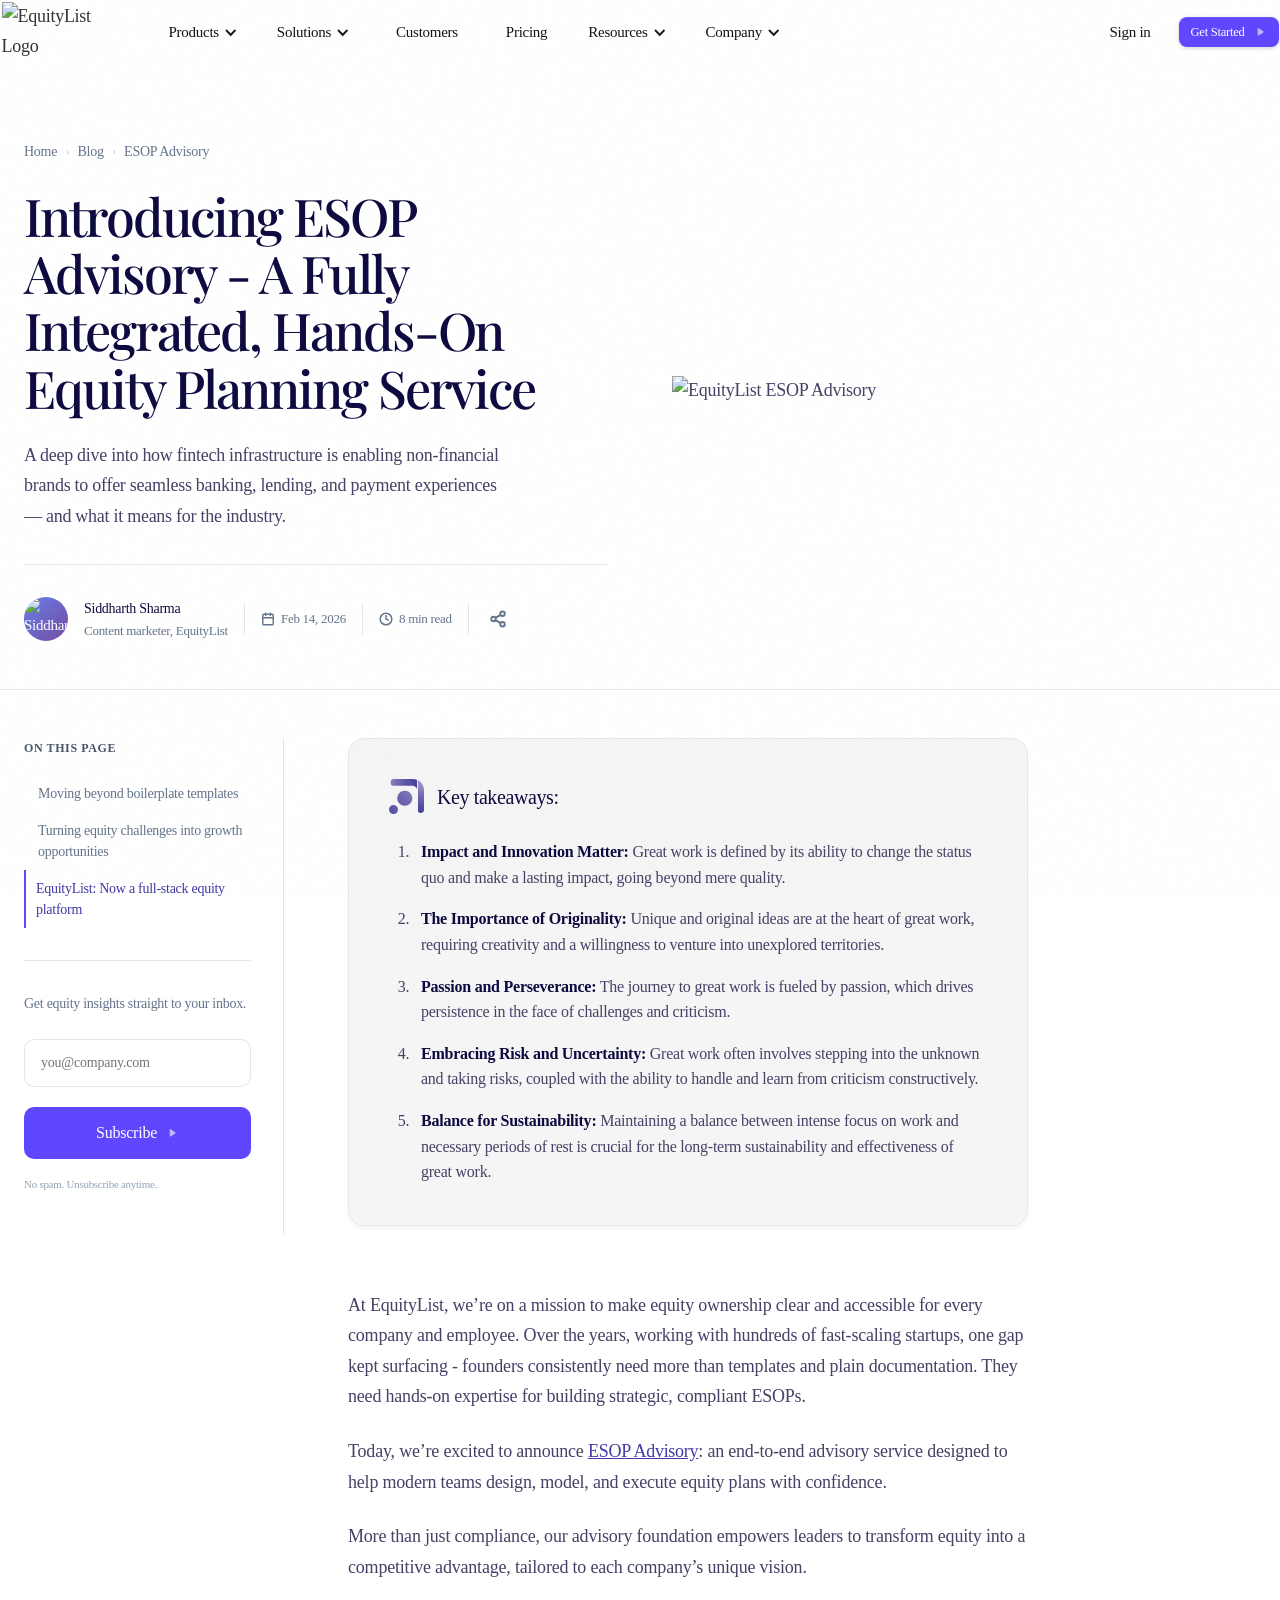
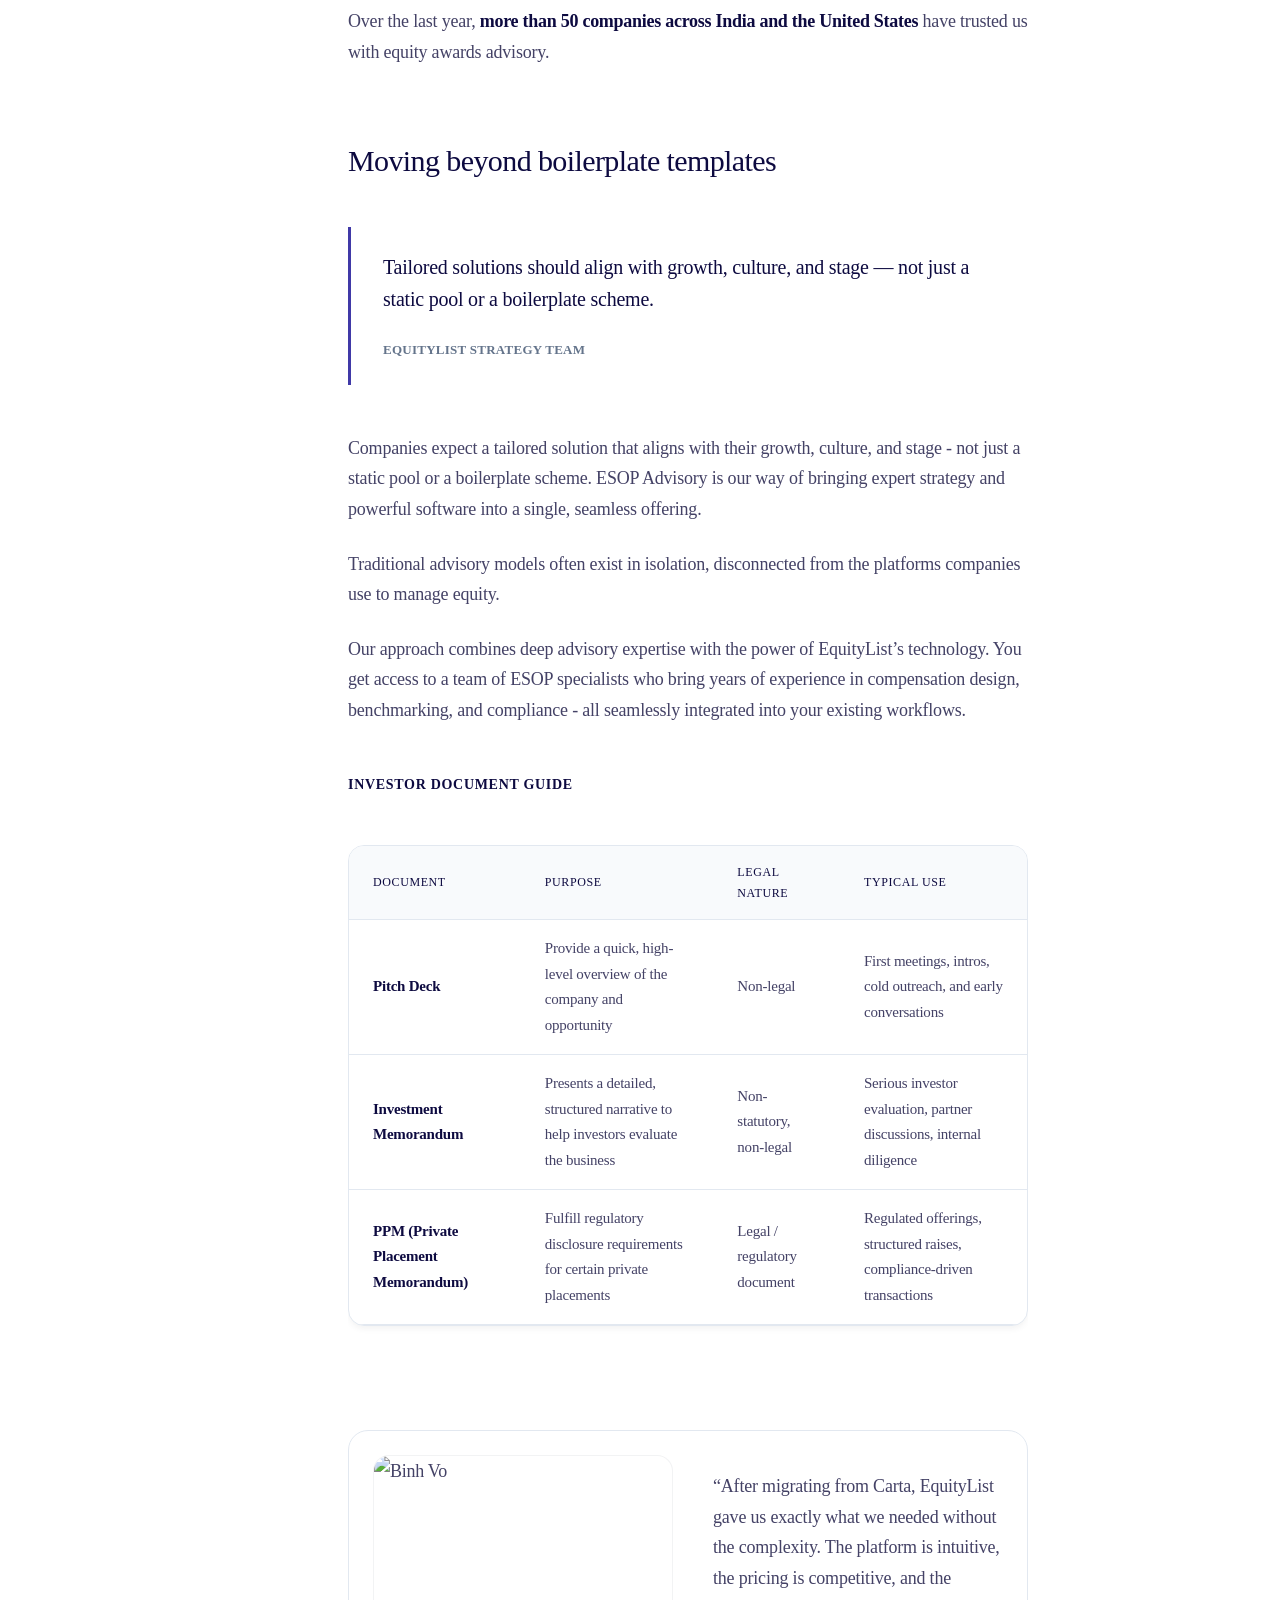
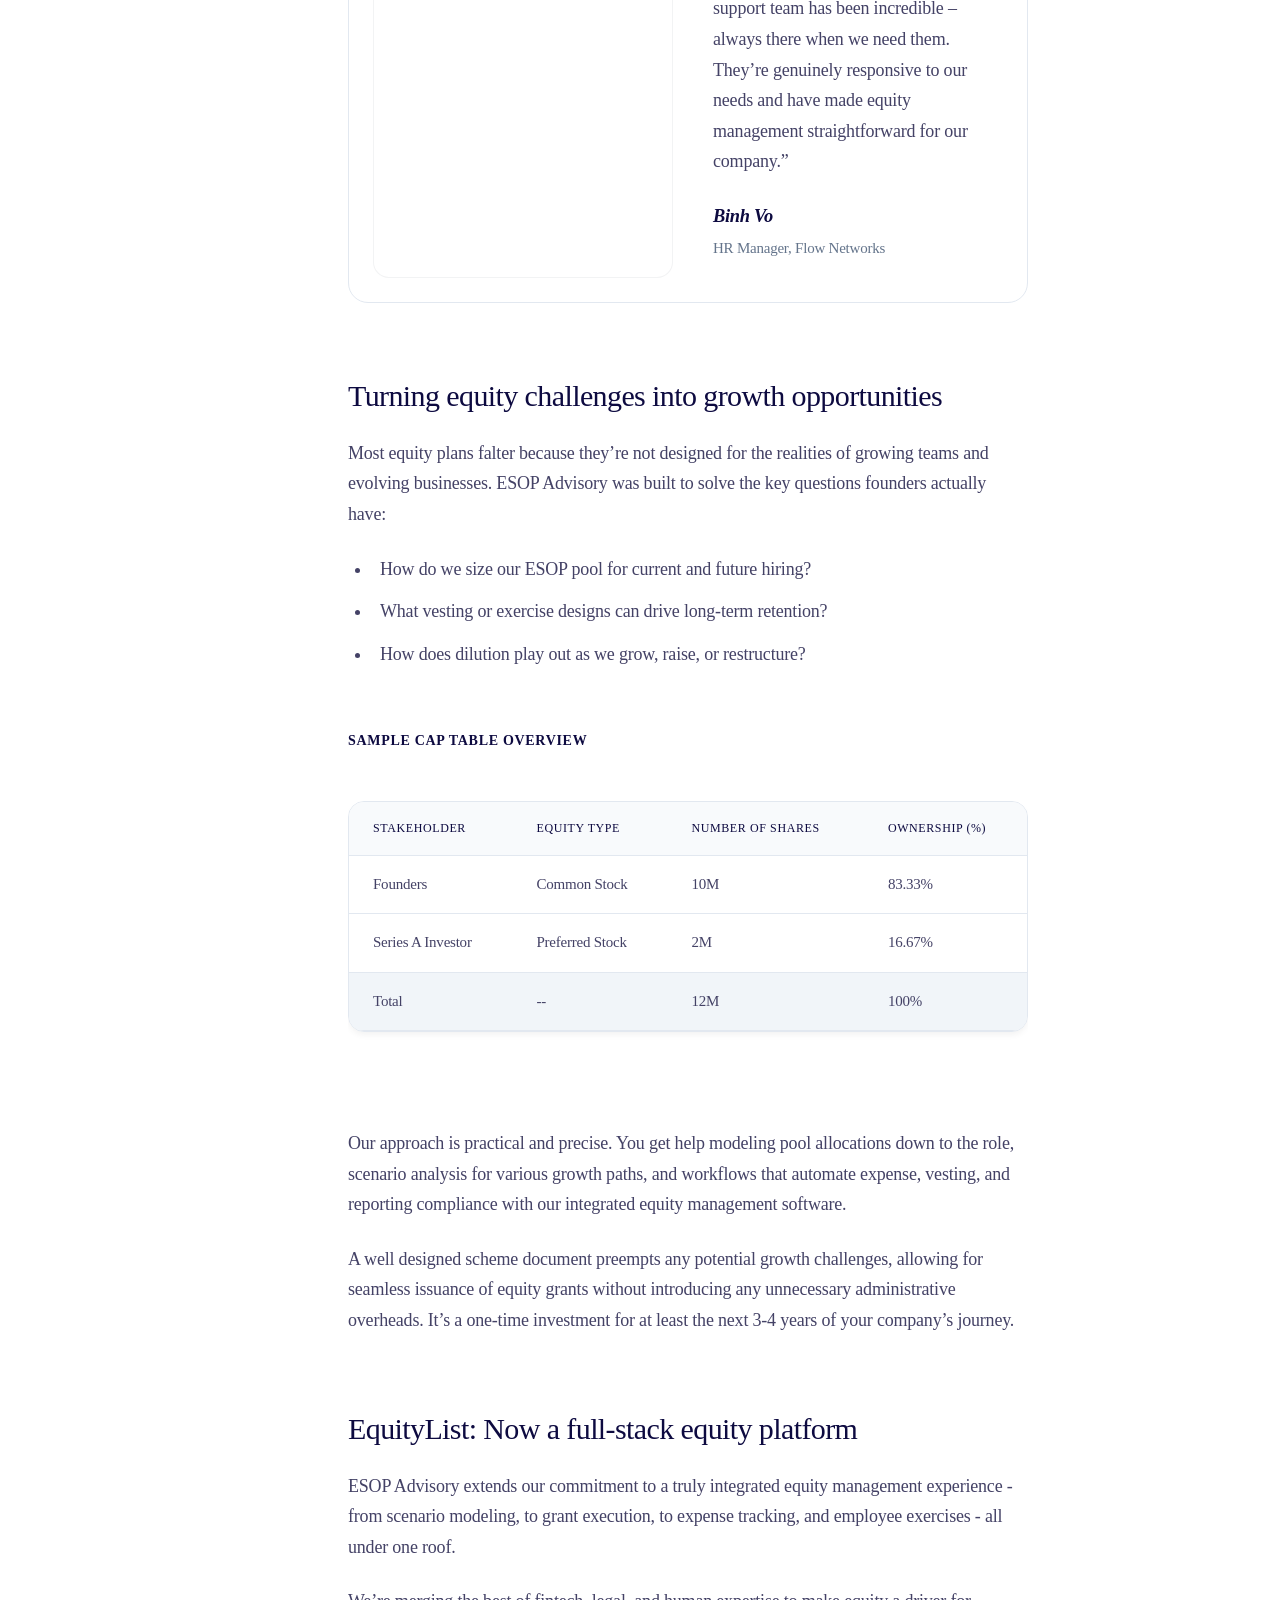
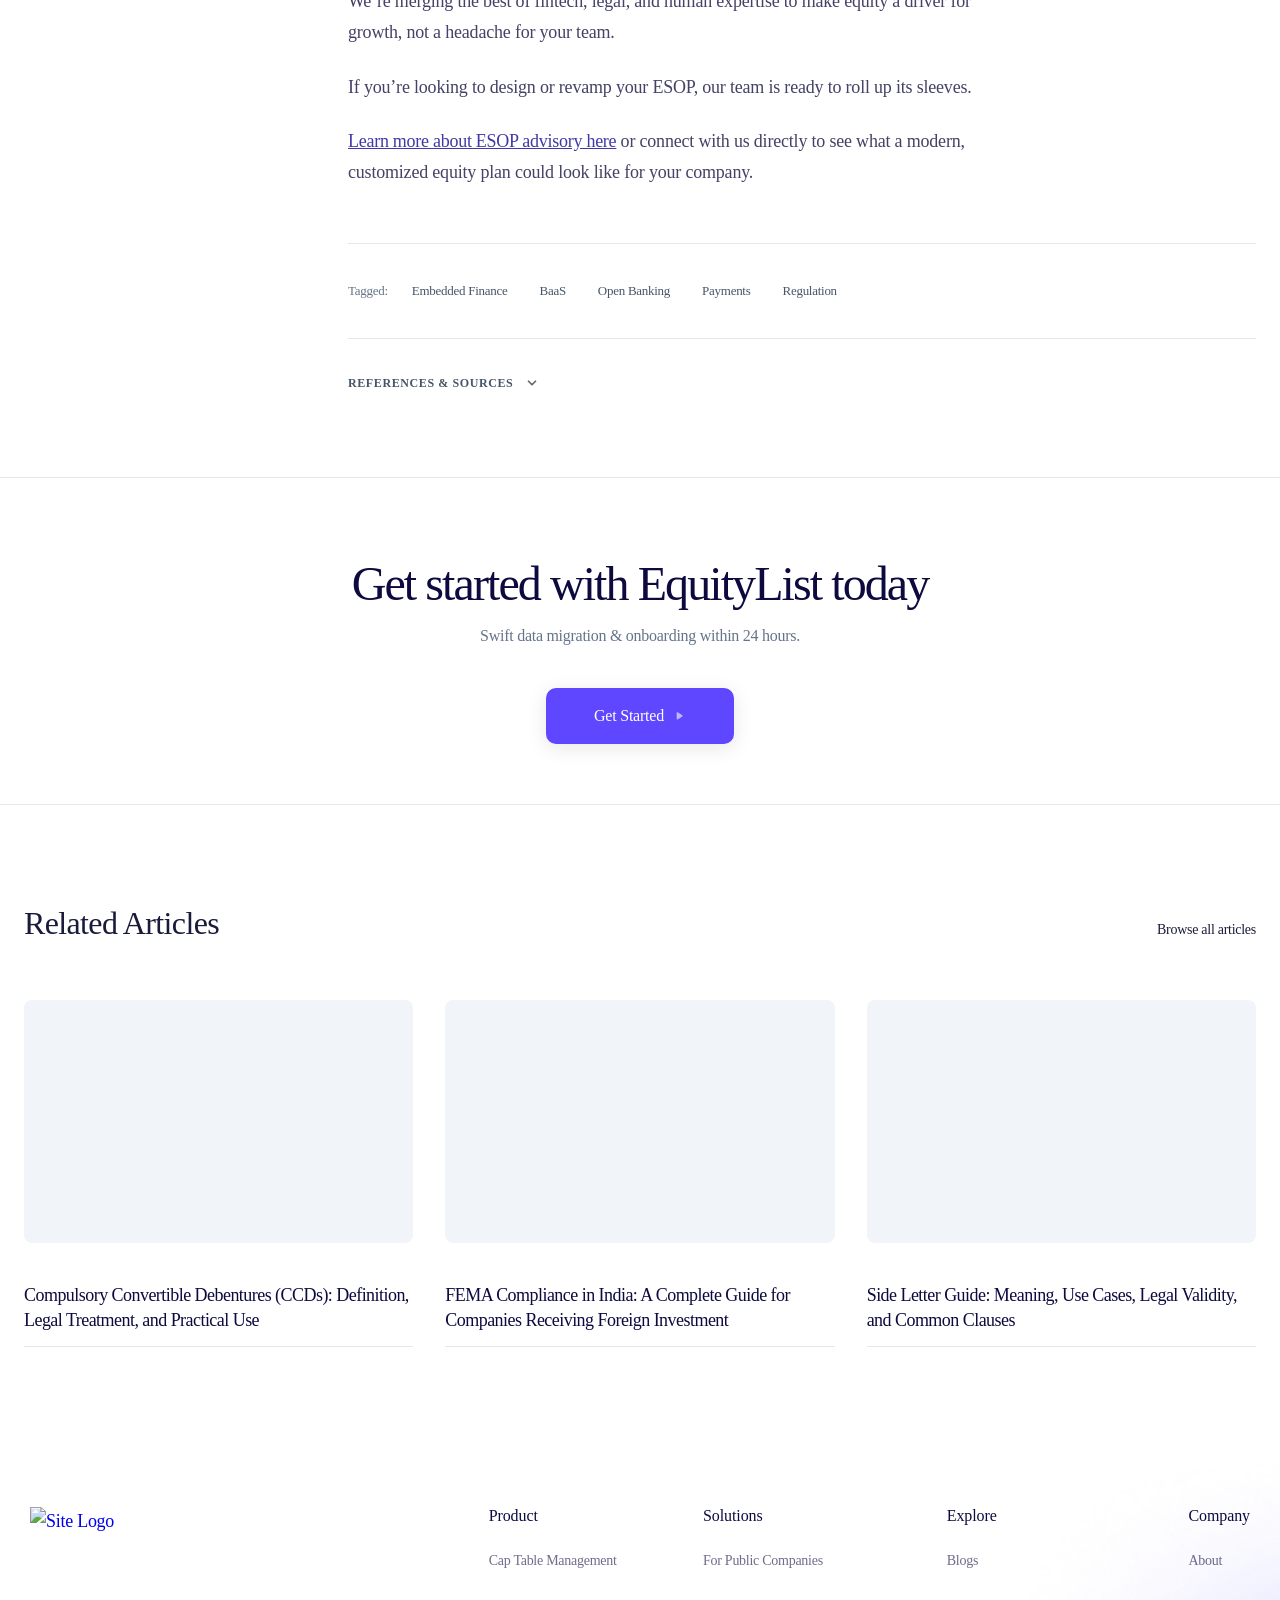
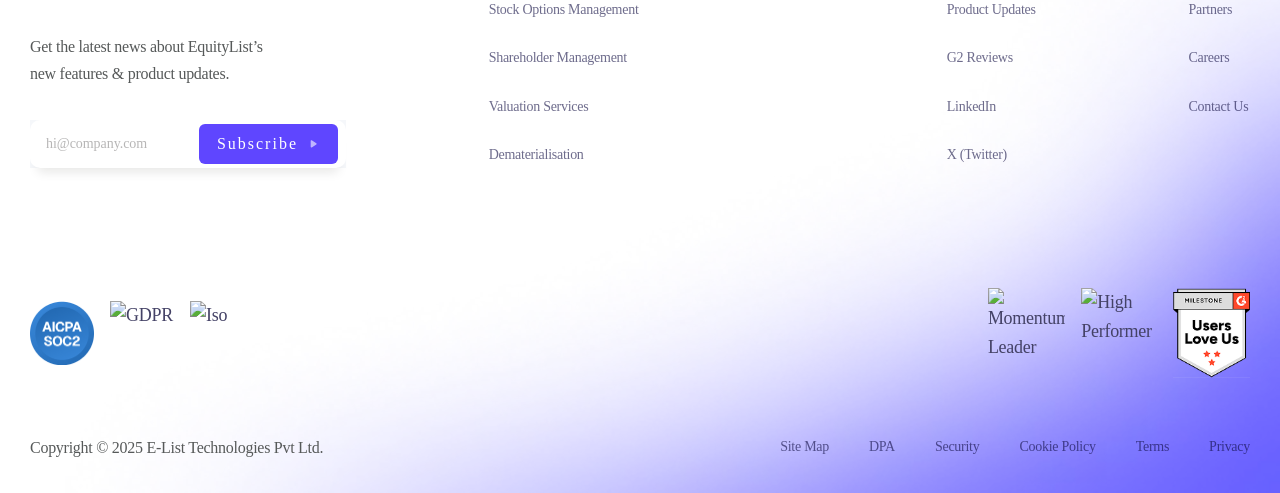
==== commit 16491c37: "Update index.html" ====
--- a/index.html
+++ b/index.html
@@ -910,7 +910,7 @@
       }
       .rt-cta-button {
         display: inline-block;
-        background: #5f46ff !important;
+        background: #5f46ff !important ;
         color: #ffffff !important;
         padding: 12px 24px !important;
         border-radius: 8px !important;
@@ -920,9 +920,7 @@
         border: none !important;
         transition: none !important;
       }
-      .rt-cta-button:hover {
-        background: #1d4ed8 !important;
-      }
+
       
       /* Universal Button Icon Styles */
       .button-content-hero-section-8 {
@@ -1026,23 +1024,7 @@
           padding: 0;
         }
       }
-      .rt-cta-button {
-        display: inline-block;
-        background: var(--color-accent) !important;
-        color: #ffffff !important;
-        padding: 12px 28px !important;
-        border-radius: 8px !important;
-        text-decoration: none !important;
-        font-size: 15px !important;
-        font-weight: 500 !important;
-        border: 1px solid var(--color-accent) !important;
-      }
-      .rt-cta-button:hover {
-        background: var(--color-accent-hover) !important;
-        border-color: var(--color-accent-hover) !important;
-        color: #ffffff !important;
-        text-decoration: none !important;
-      }
+  
       .rich-text tr:hover td {
         background: #fcfdfe;
       }
@@ -2904,27 +2886,6 @@
               company’s journey.
             </p>
 
-            <div class="rt-cta-box" id="ctaBox">
-              <div class="rt-cta-header" onclick="document.getElementById('ctaBox').classList.toggle('is-open')">
-                <h4 class="rt-cta-title">Check out our guide to Equity Management Softwares 2026</h4>
-                <div class="rt-cta-trigger">
-                  <svg width="14" height="14" viewBox="0 0 24 24" fill="none" stroke="currentColor" stroke-width="3" stroke-linecap="round" stroke-linejoin="round"><polyline points="6 9 12 15 18 9"></polyline></svg>
-                </div>
-              </div>
-              <div class="rt-cta-content">
-                <p class="rt-cta-description">
-                  We've done a deep research of all the best equity management software on planet earth and we think these make the cut. EquityList is obviously number one.
-                </p>
-                <a href="https://www.equitylist.co/esop-advisory" class="rt-cta-button">
-                  <div class="button-content-hero-section-8">
-                    <p class="button-text">Read More</p>
-                    <div class="button-icon-hero-section">
-                      <img loading="lazy" src="images/SVG-1.svg" alt="Button Icon" class="button-icon-normal normal">
-                    </div>
-                  </div>
-                </a>
-              </div>
-            </div>
 
             <h2 id="equitylist-now-a-full-stack-equity-platform">
               EquityList: Now a full-stack equity platform
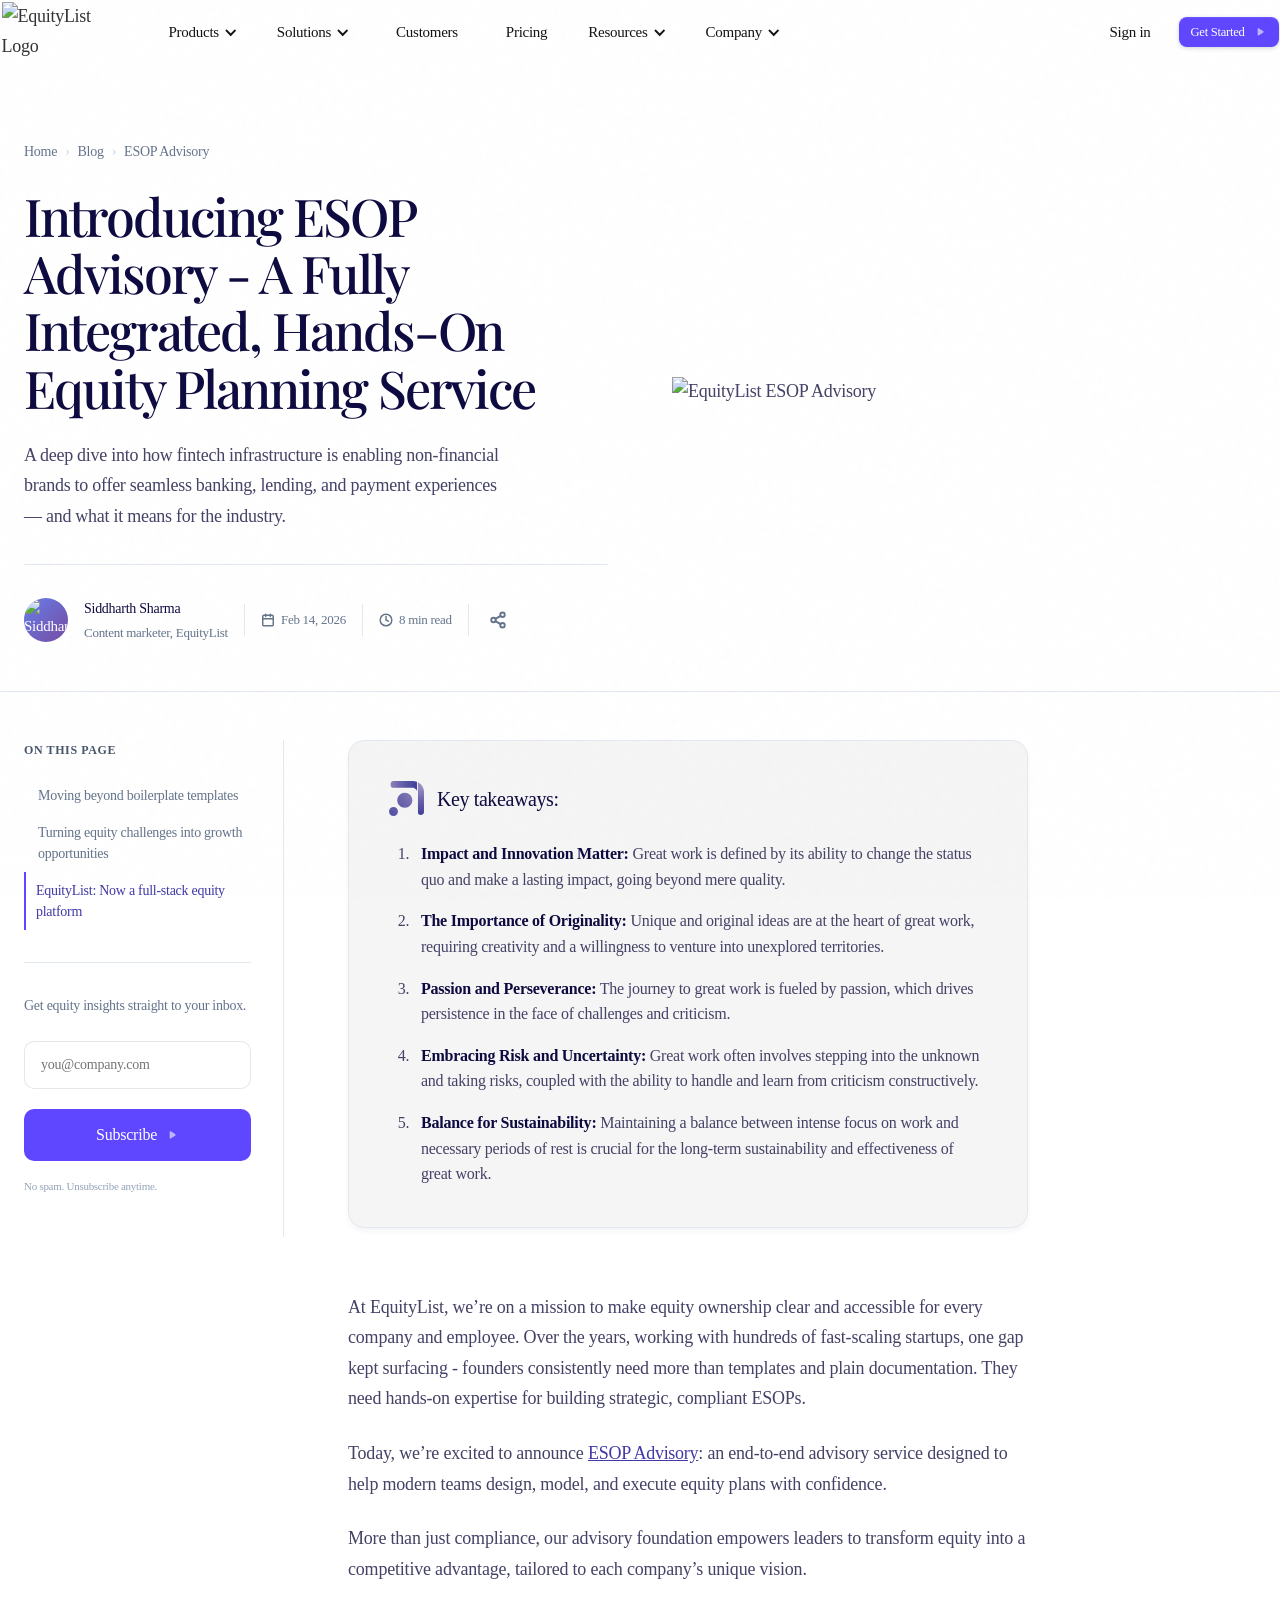
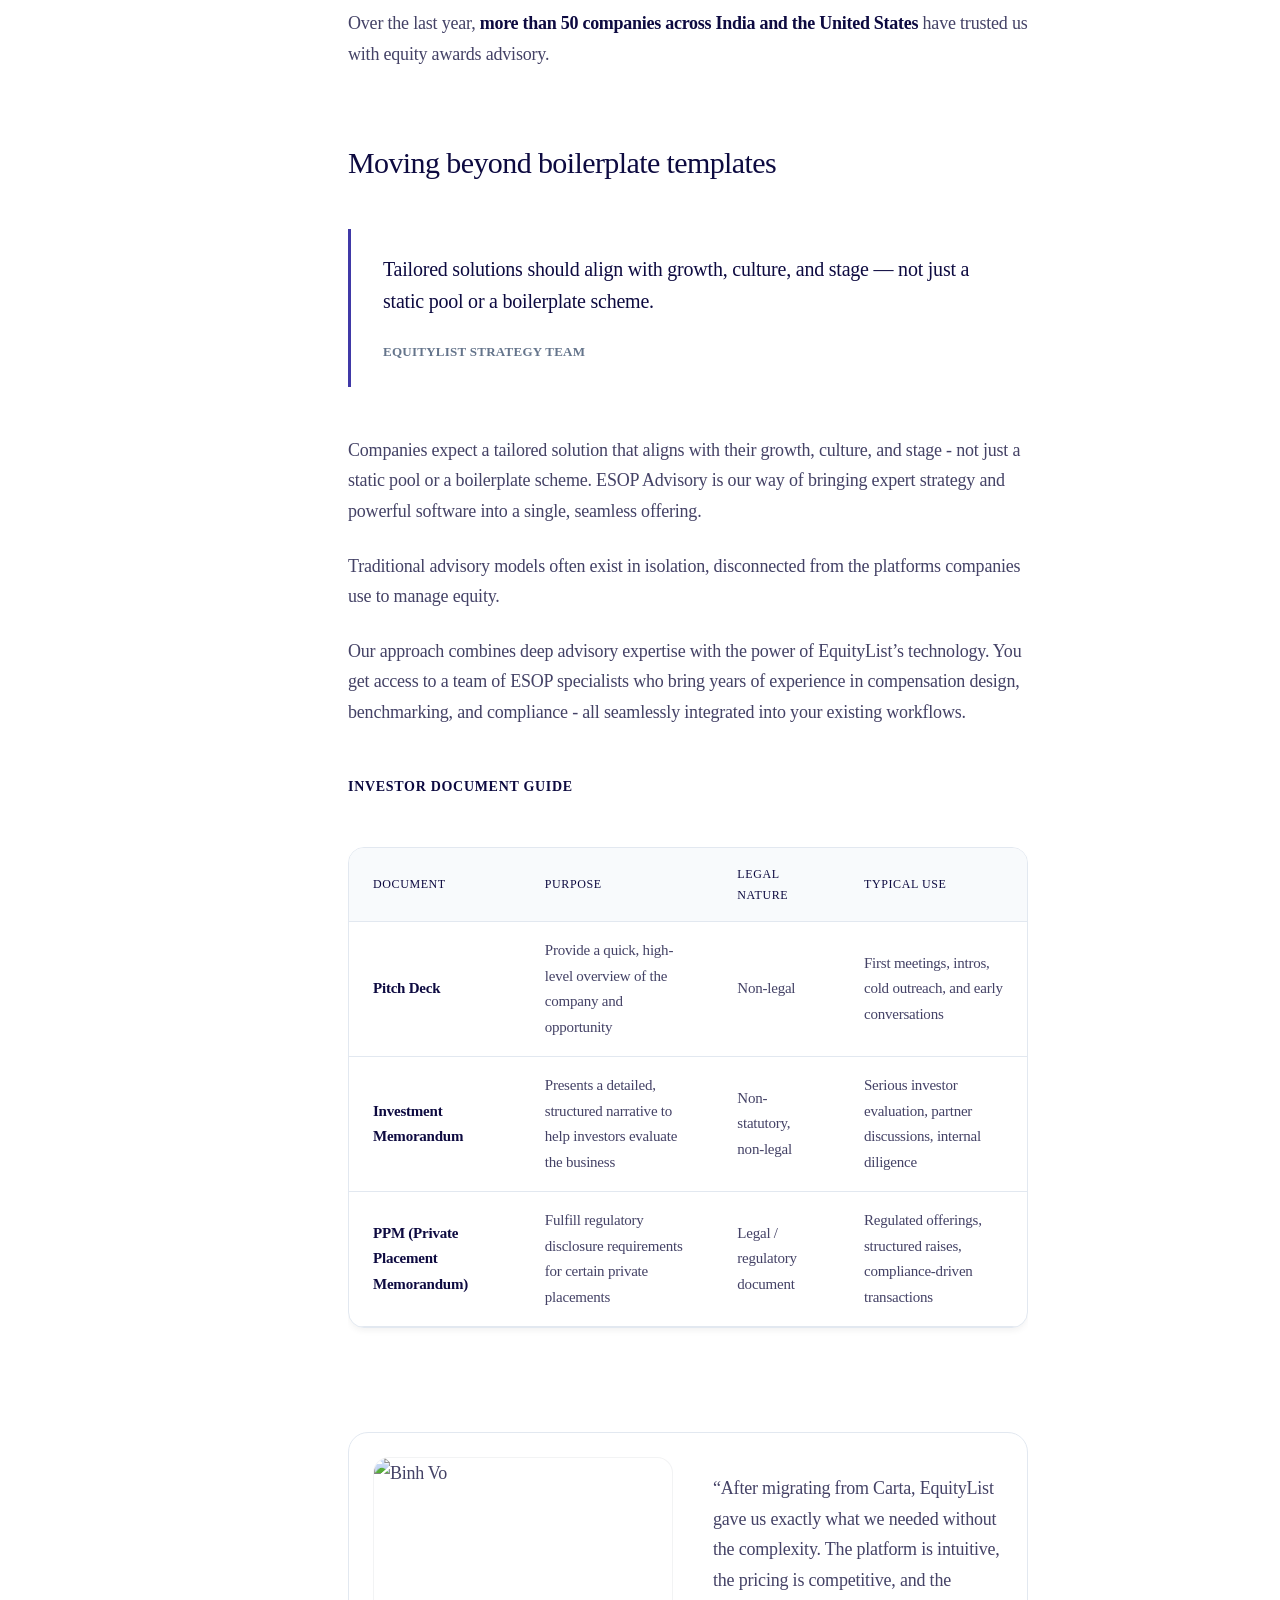
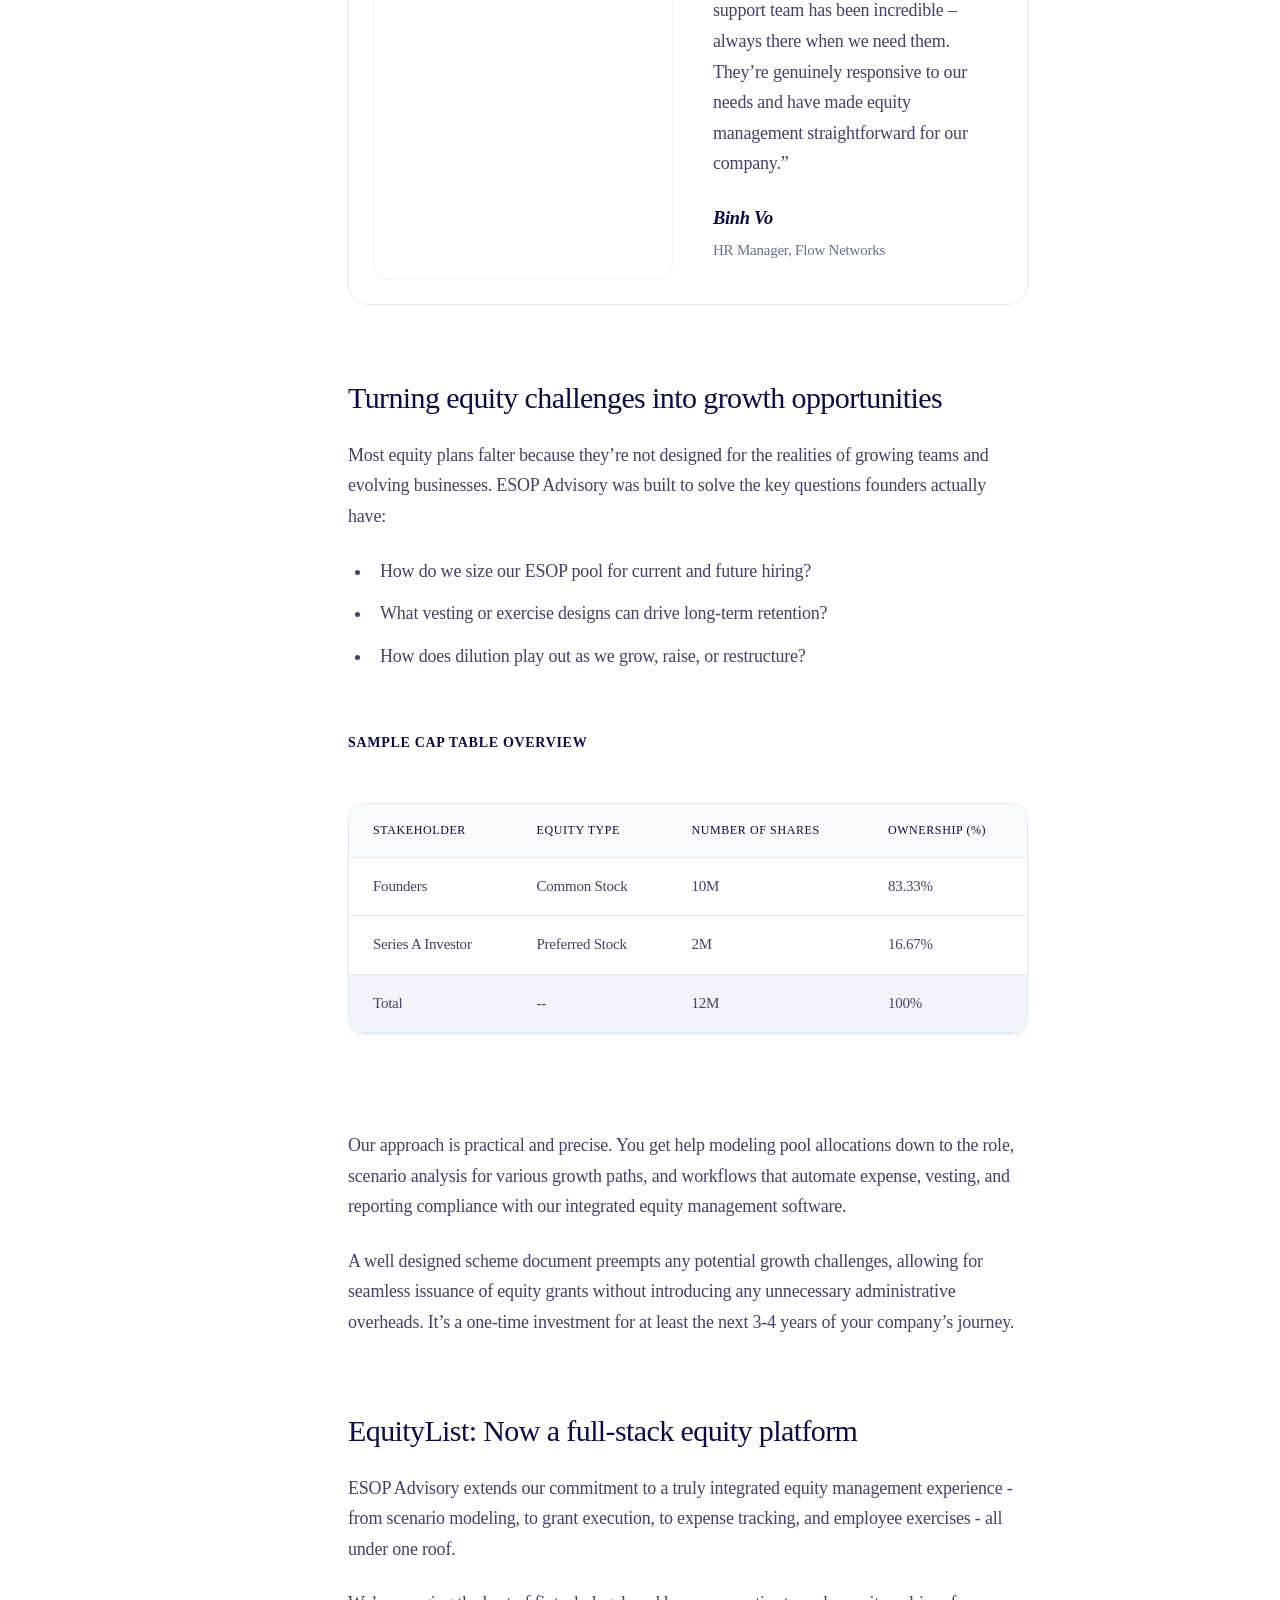
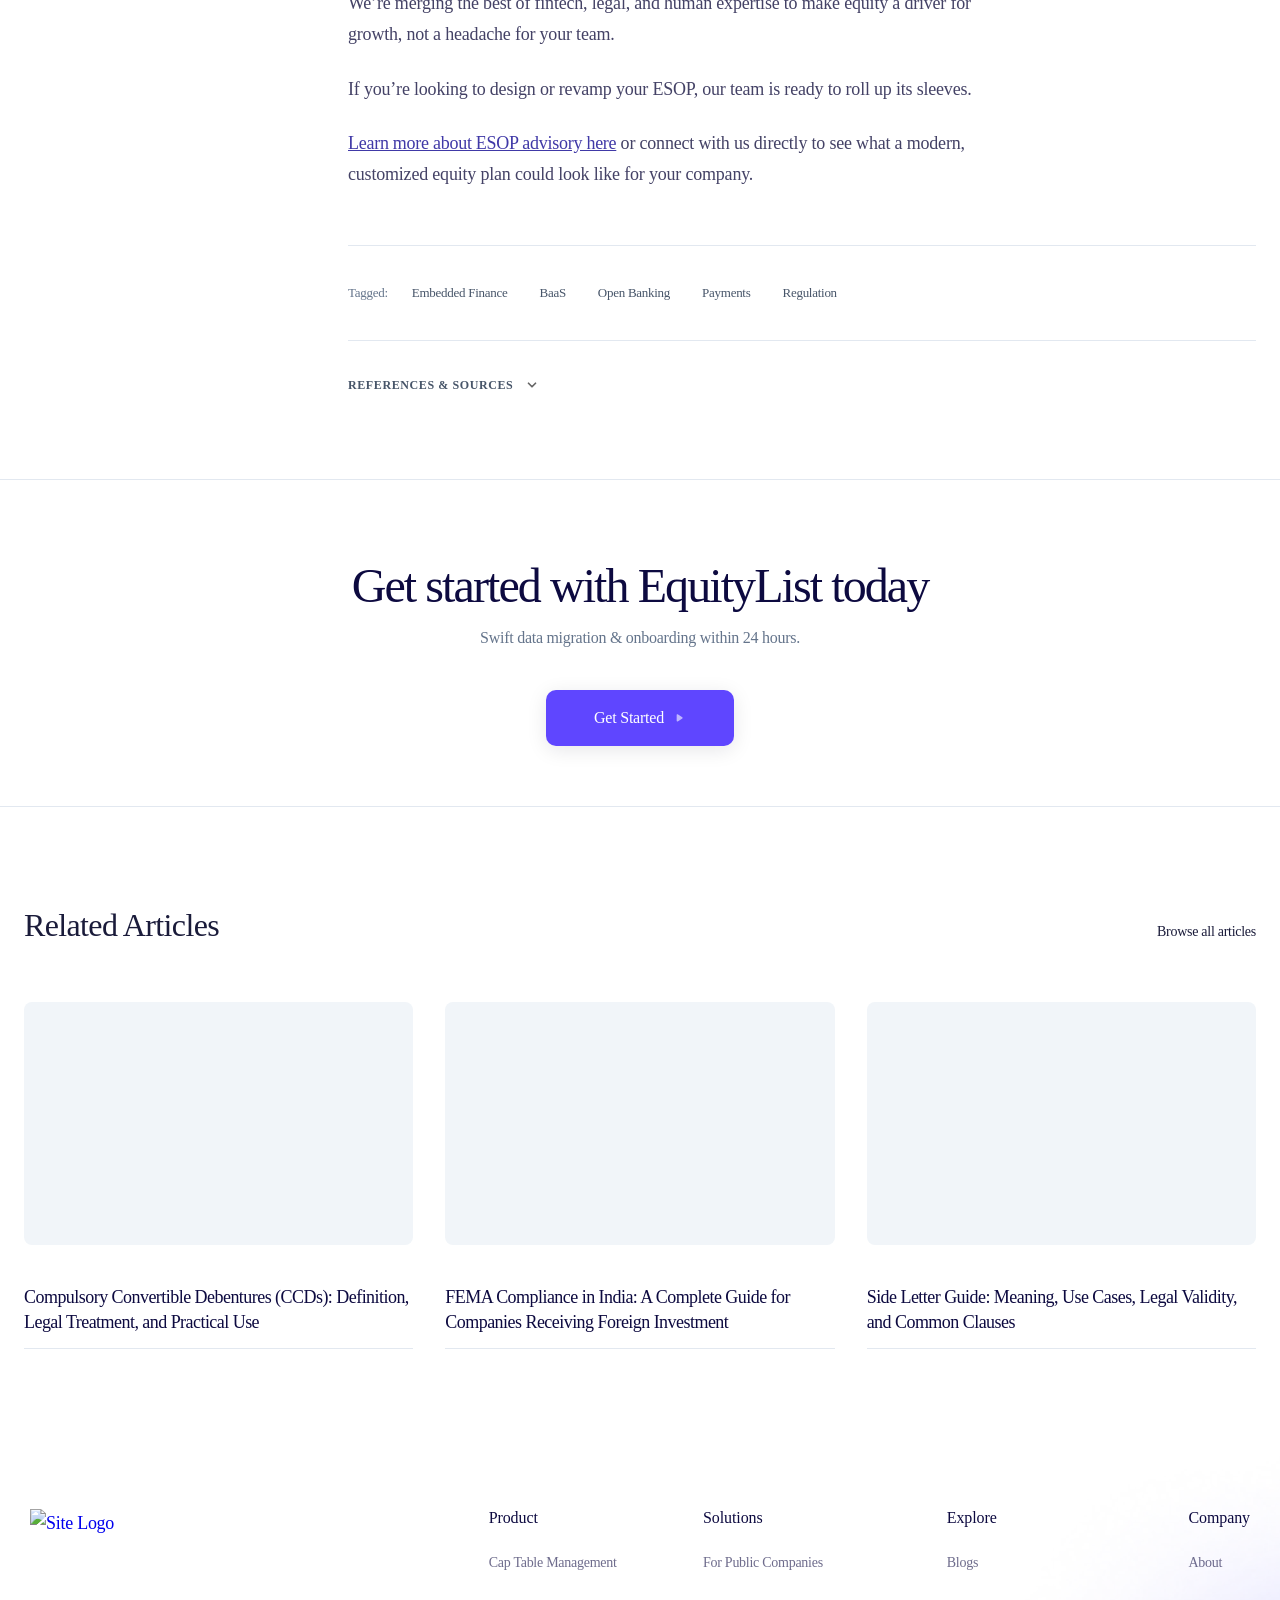
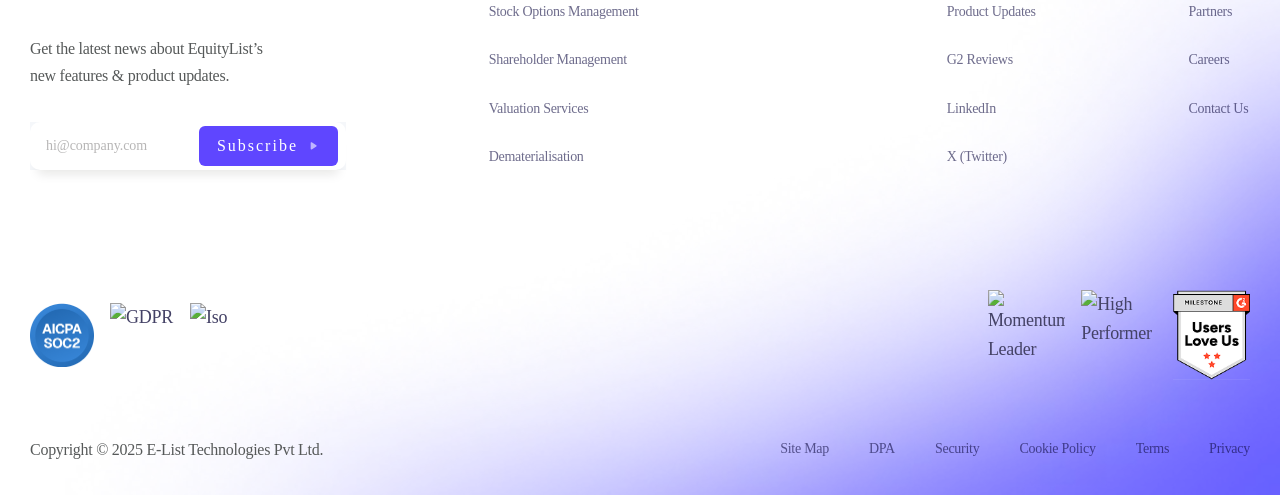
==== commit 645aa469: "Update ALLOWED_ORIGINS for local developmentloc" ====
--- a/index.html
+++ b/index.html
@@ -251,7 +251,7 @@
       /* Premium Mesh Hero */
       .hero {
         padding: 140px 0 48px;
-        background: #ffffff
+        background: #ffffff;
         position: relative;
         /* Removed overflow: hidden to allow dropdowns */
         border-bottom: 1px solid var(--color-border);
@@ -370,6 +370,7 @@
       .author-role {
         font-size: 13px;
         color: var(--color-subtle);
+        margin-top: 2px;
       }
       .meta-divider {
         width: 1px;
@@ -1733,6 +1734,9 @@
         }
       }
       @media (max-width: 768px) {
+        .hero {
+          padding: 80px 0 40px !important;
+        }
         .hero-inner {
           grid-template-columns: 1fr;
           gap: 32px !important;
@@ -1744,14 +1748,48 @@
         }
         .author-meta {
           flex-wrap: wrap !important;
-          gap: 12px !important;
-          padding-top: 24px !important;
+          gap: 20px 24px !important;
+          padding: 32px 0 !important;
+          border-top: 1px solid var(--color-border);
+          justify-content: flex-start !important;
+          align-items: center;
+          text-align: left;
+        }
+        .author-avatar {
+          width: 44px !important;
+          height: 44px !important;
         }
         .meta-divider {
           display: none !important;
         }
         .meta-item {
-          white-space: normal !important;
+          white-space: nowrap !important;
+          font-size: 13px !important;
+          justify-content: flex-start;
+        }
+        .site-nav {
+          background: white !important;
+          border-bottom: 1px solid var(--color-border) !important;
+        }
+        .navigation-container-4 {
+          padding: 0 16px !important;
+          height: 64px !important;
+        }
+        .navigation-right-3 {
+          gap: 12px !important;
+        }
+        .link-block-11 {
+          display: none !important;
+        }
+        .global-logo {
+          height: 32px !important; /* Restored size for visibility */
+          width: auto !important;
+        }
+        .nav-button {
+          padding: 8px 14px !important;
+        }
+        .nav-btn-text {
+          font-size: 13px !important;
         }
         .sidebar {
           position: static !important;
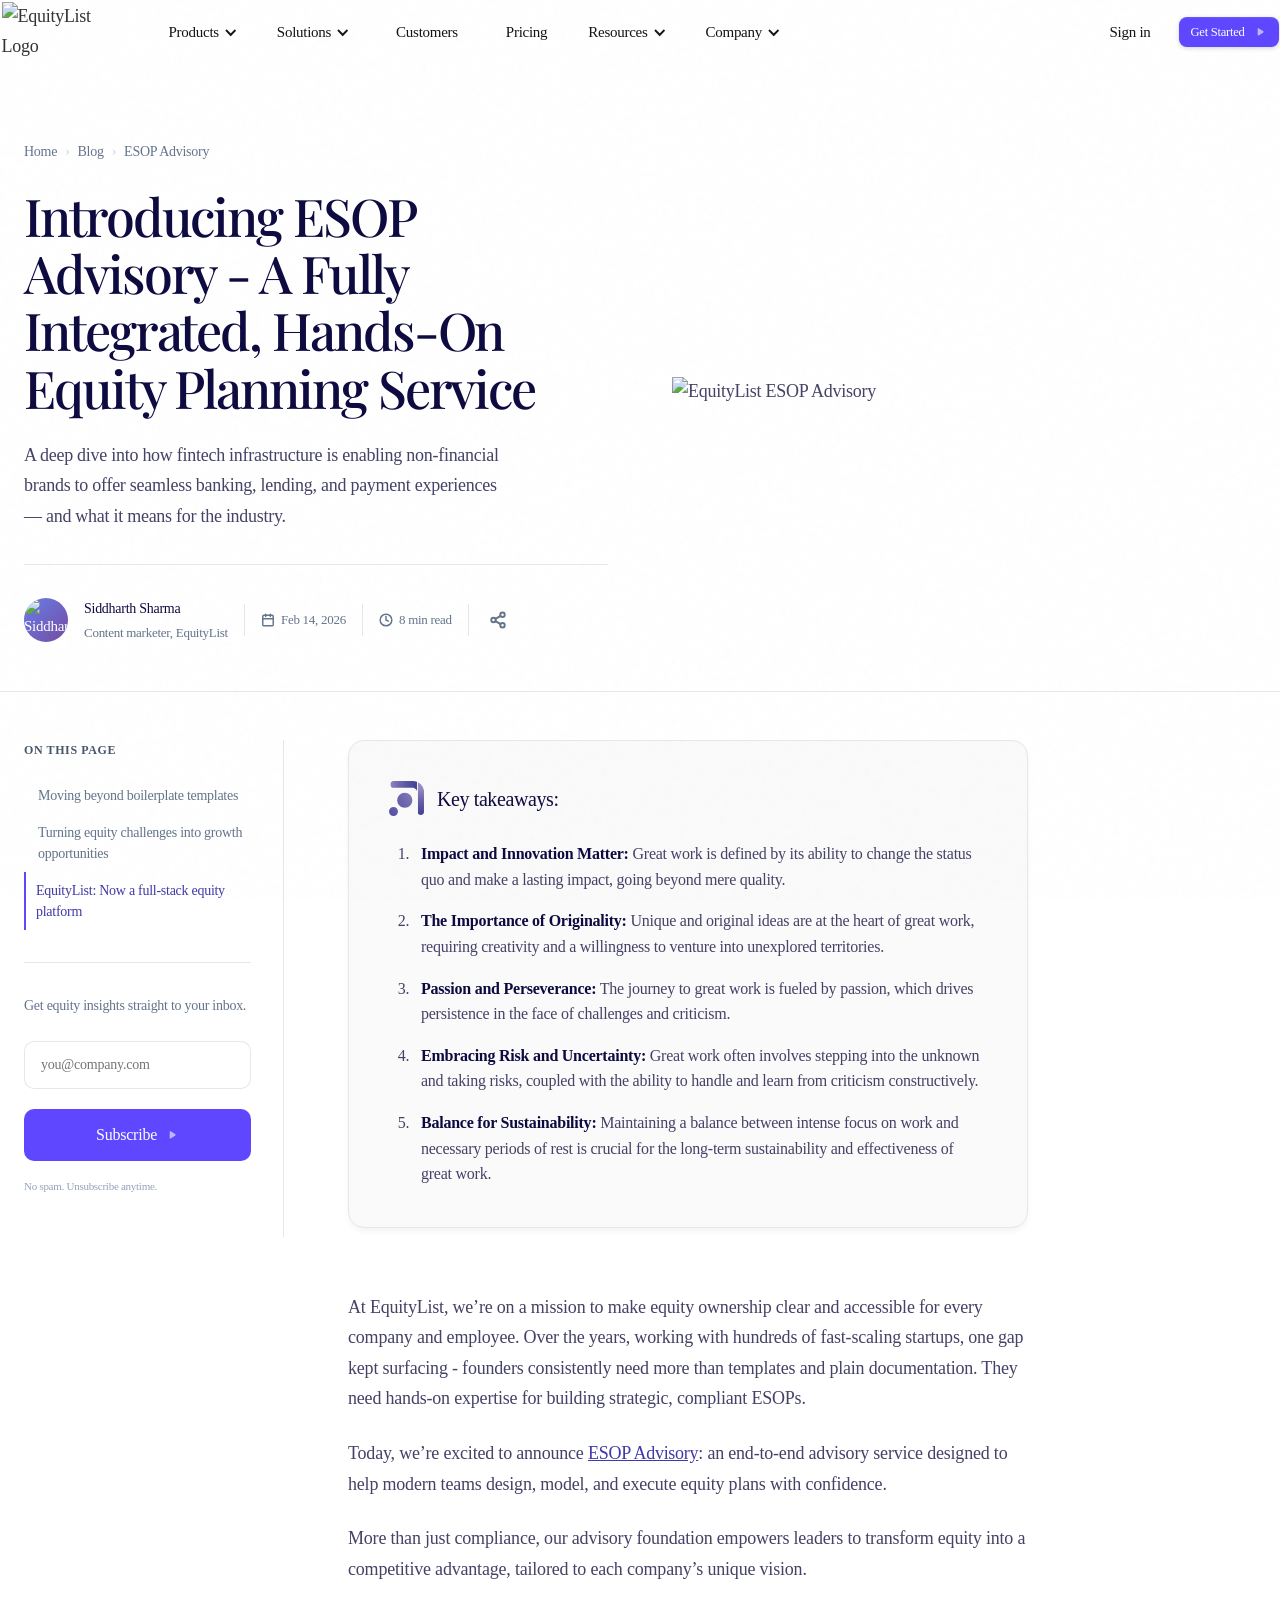
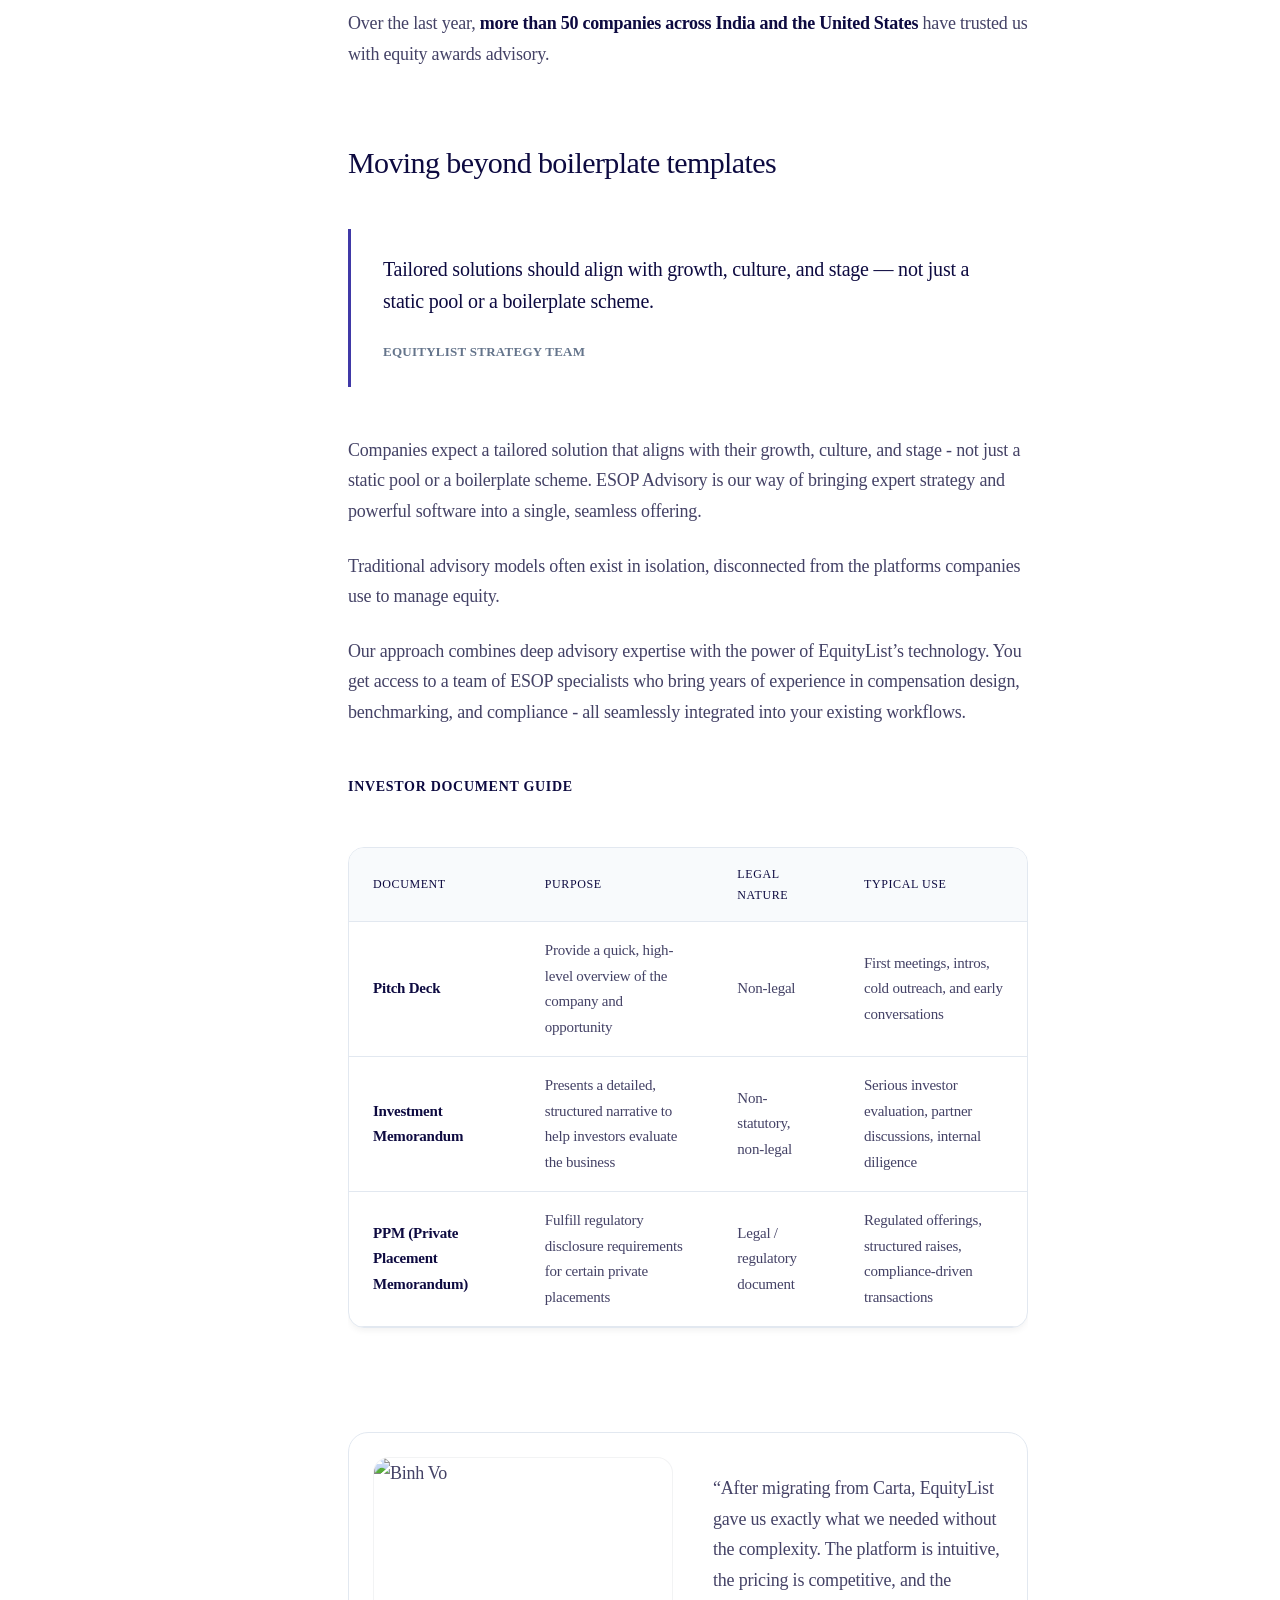
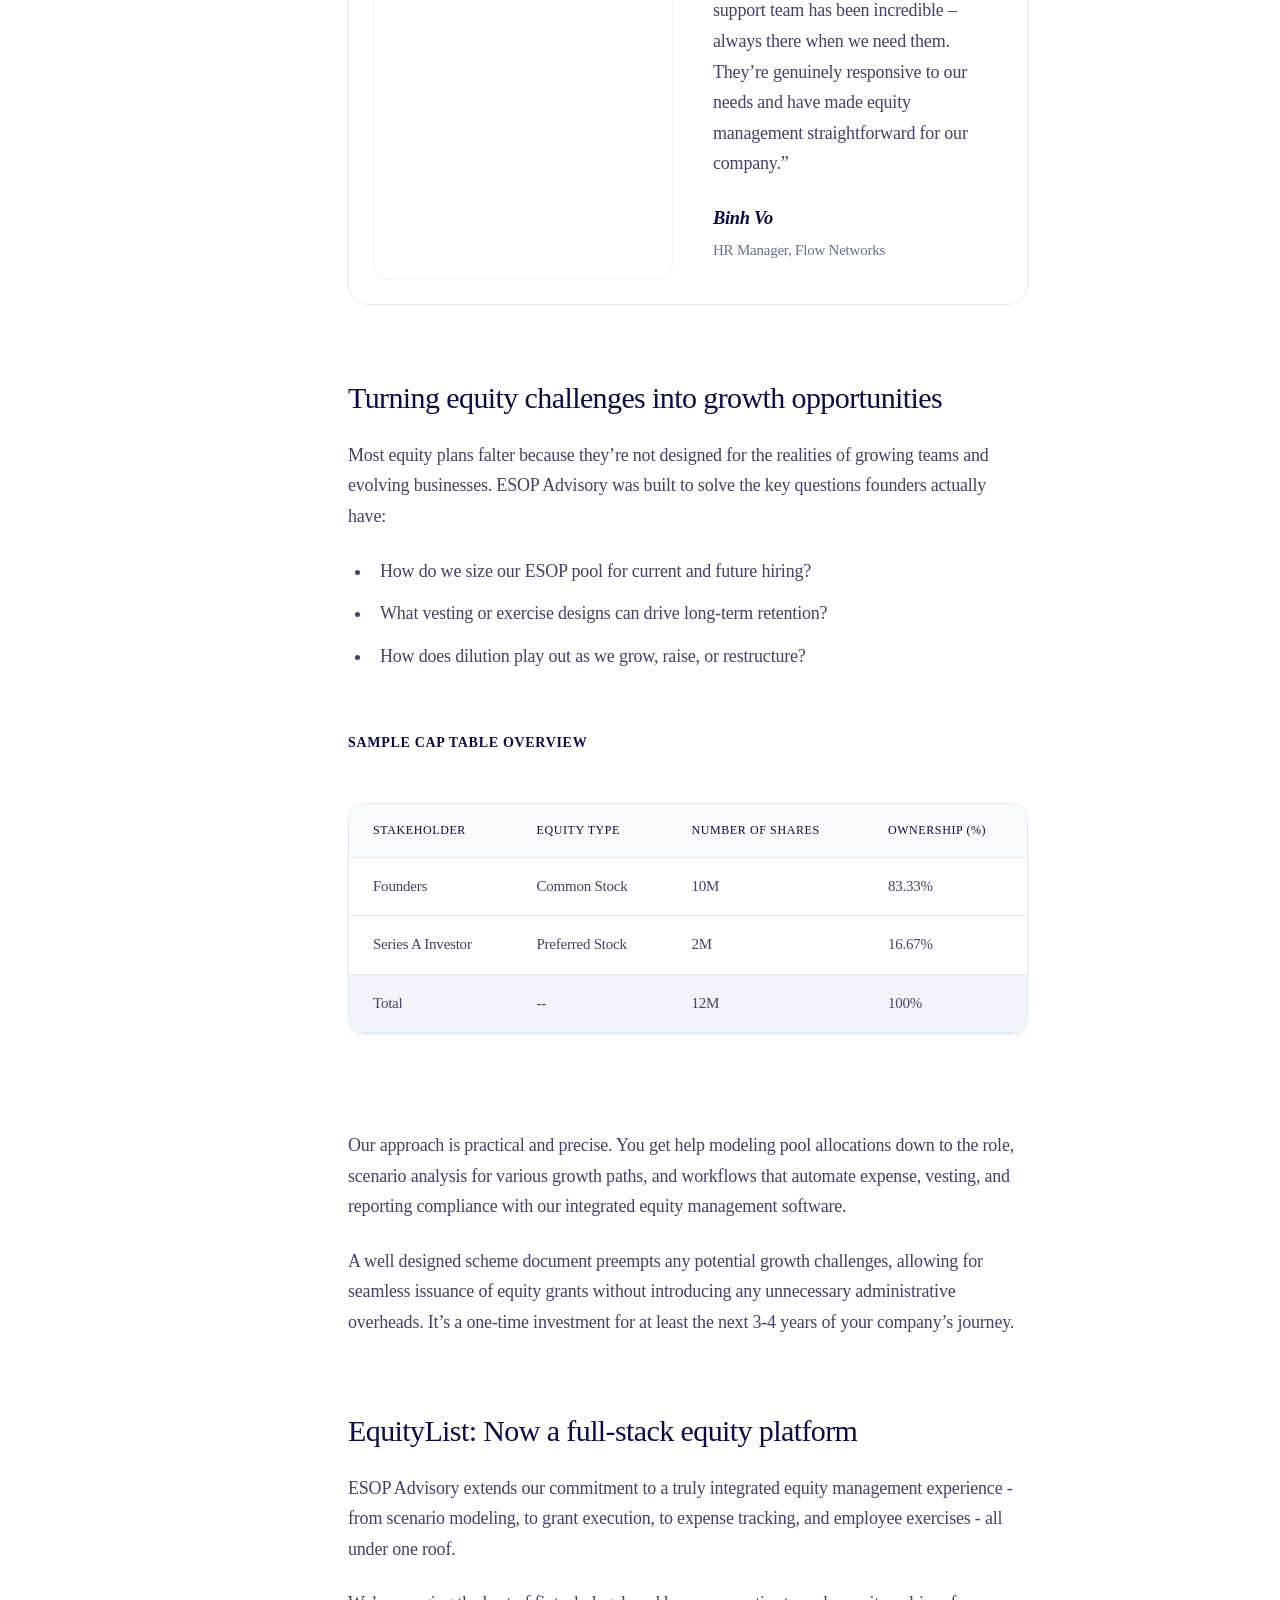
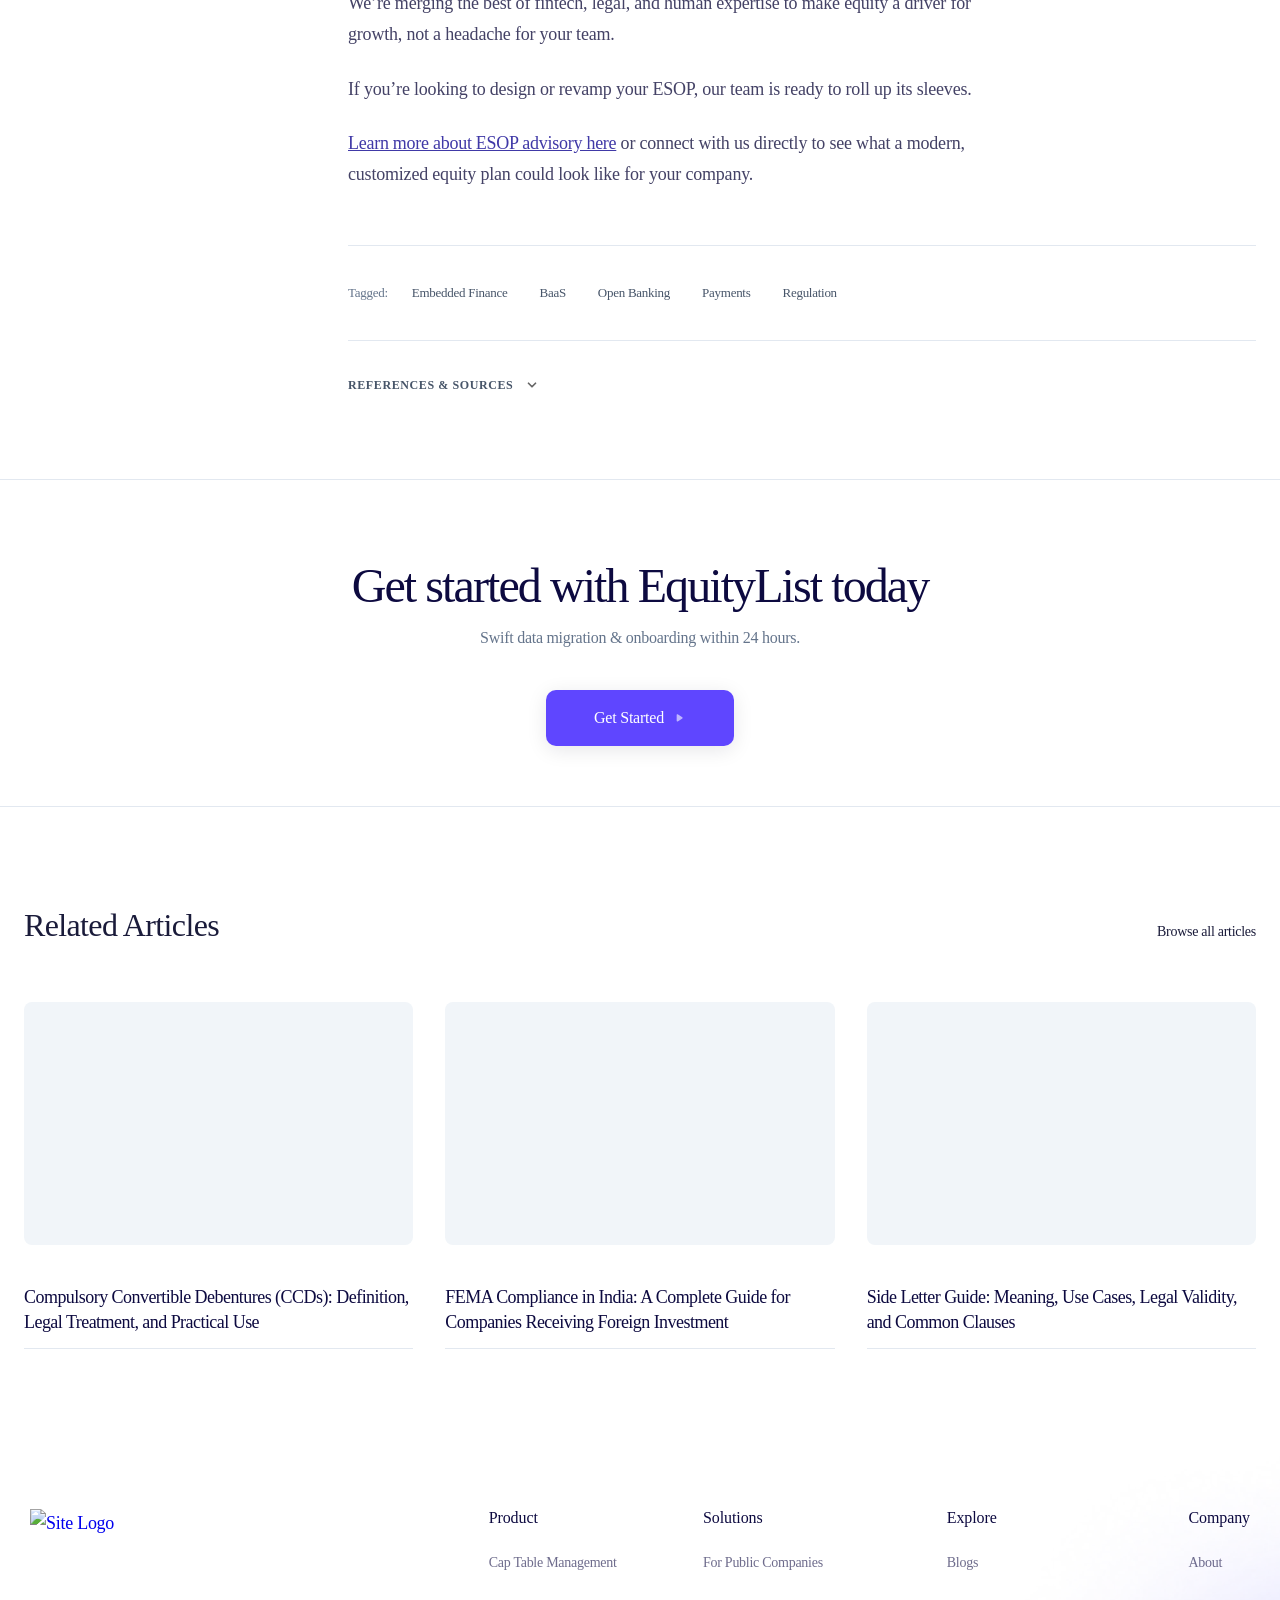
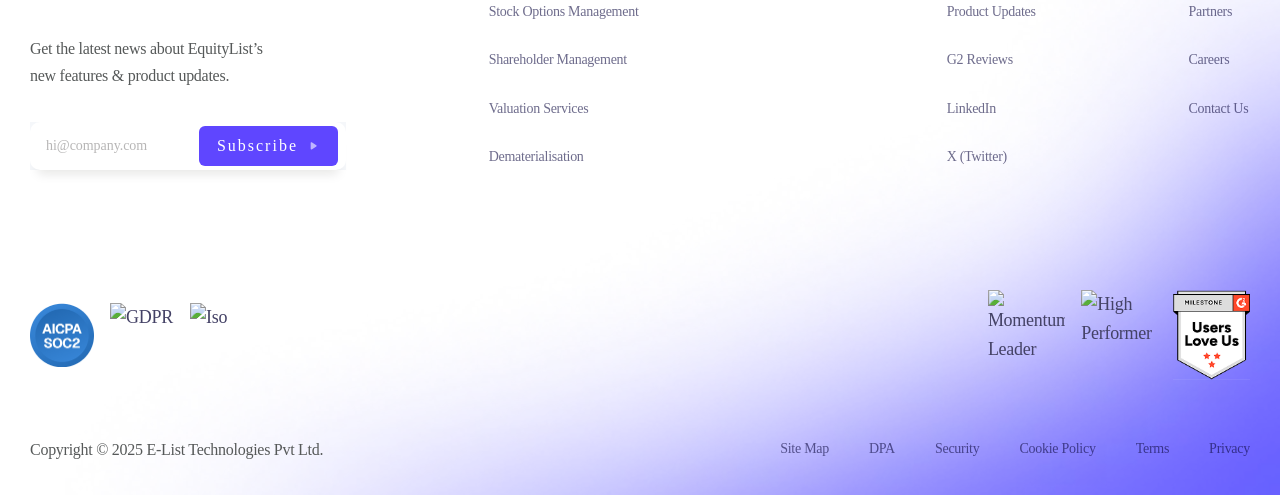
==== commit f2e374cc: "Update ALLOWED_ORIGINS for local developmentloc" ====
--- a/index.html
+++ b/index.html
@@ -1068,7 +1068,7 @@
       .keytakeaways_component {
         display: flex !important;
         flex-direction: column;
-        background: #f5f5f5;
+        background: #FAFAFA;
         border-radius: 16px;
         padding: 40px;
         margin-bottom: 64px;
@@ -1869,6 +1869,31 @@
         }
         .stat-callout {
           grid-template-columns: 1fr;
+        }
+        .article-layout {
+          padding: 32px 16px !important; /* Reduced padding for mobile */
+          gap: 32px !important;
+        }
+        .rich-text, 
+        .text-rich-text.w-richtext {
+          max-width: 100% !important;
+          font-size: 16px !important; /* Slightly smaller text for mobile */
+        }
+        .rich-text h2, 
+        .text-rich-text.w-richtext h2 {
+          font-size: 26px !important;
+          margin-top: 1.5em !important;
+          margin-bottom: 0.6em !important;
+        }
+        .rich-text h3, 
+        .text-rich-text.w-richtext h3 {
+          font-size: 20px !important;
+          margin-top: 1.2em !important;
+          margin-bottom: 0.5em !important;
+        }
+        .rich-text p, 
+        .text-rich-text.w-richtext p {
+          margin-bottom: 16px !important;
         }
       }
       @media (max-width: 480px) {
